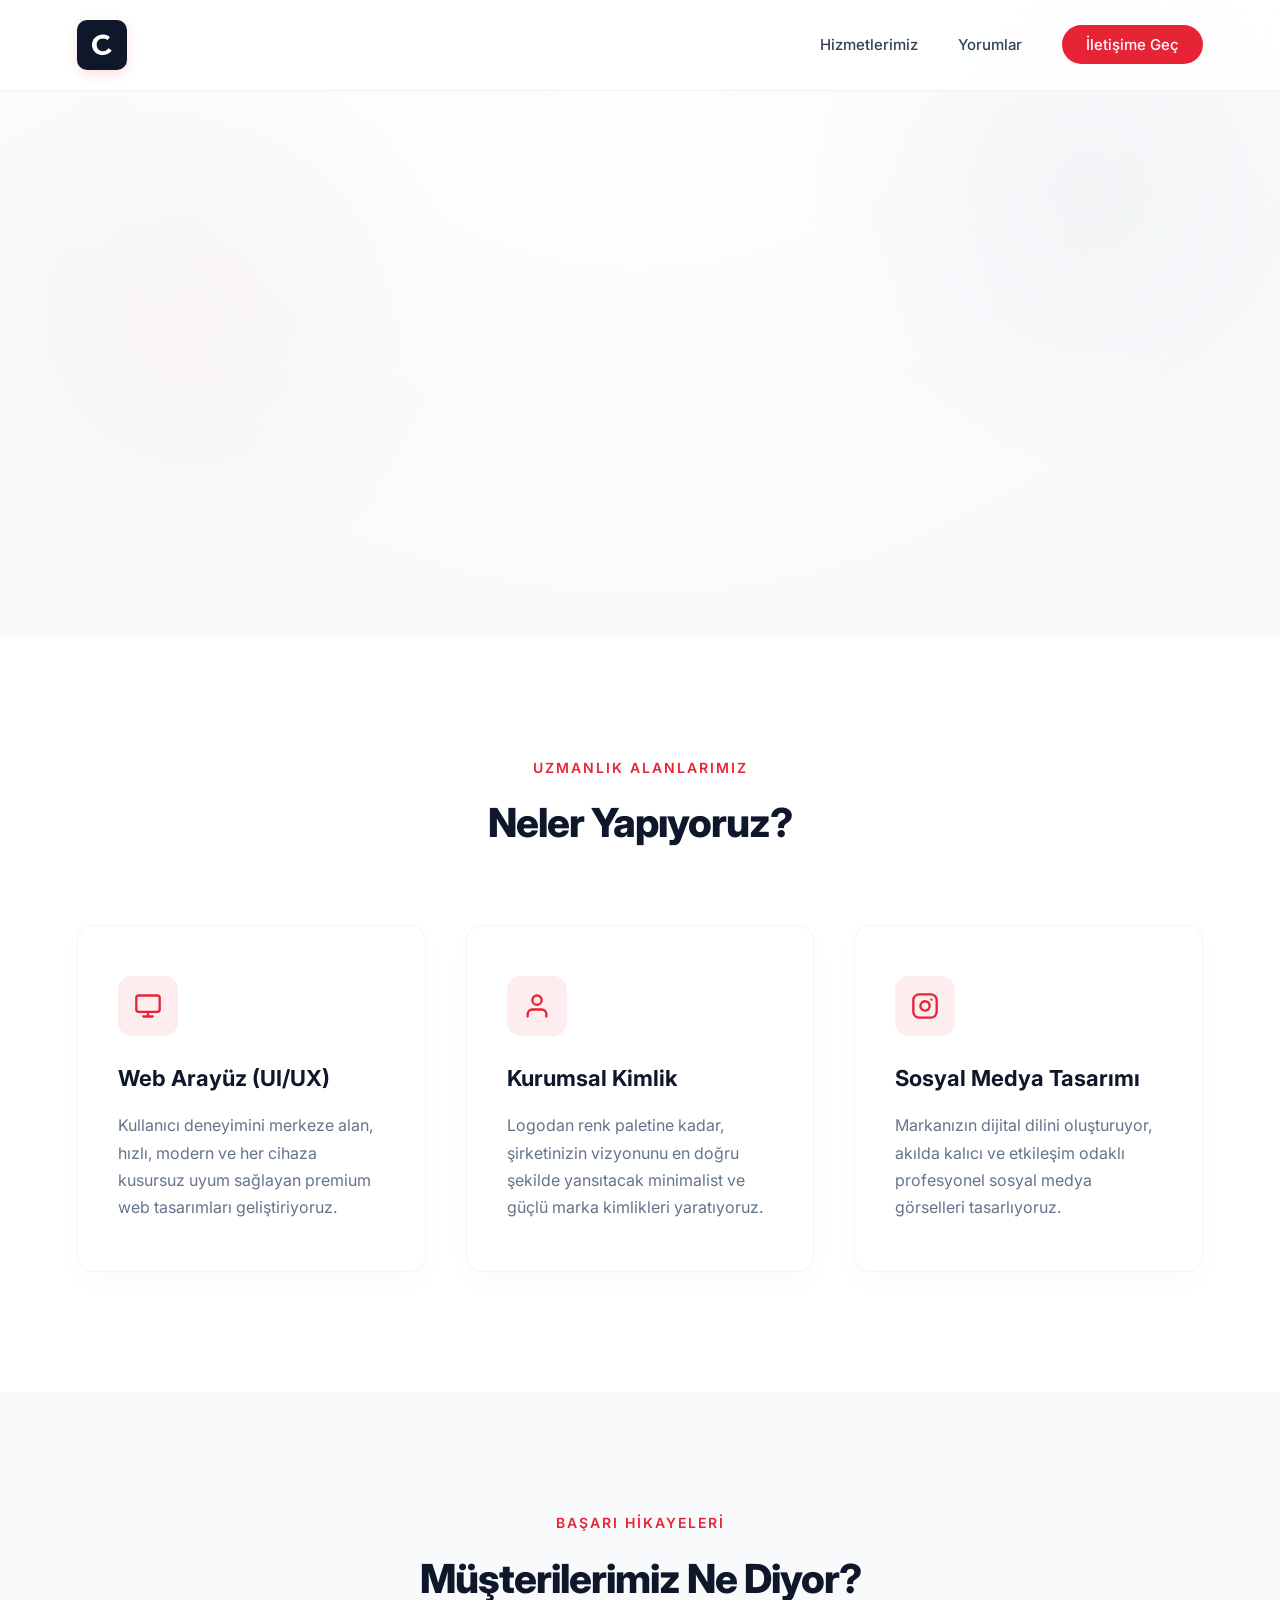
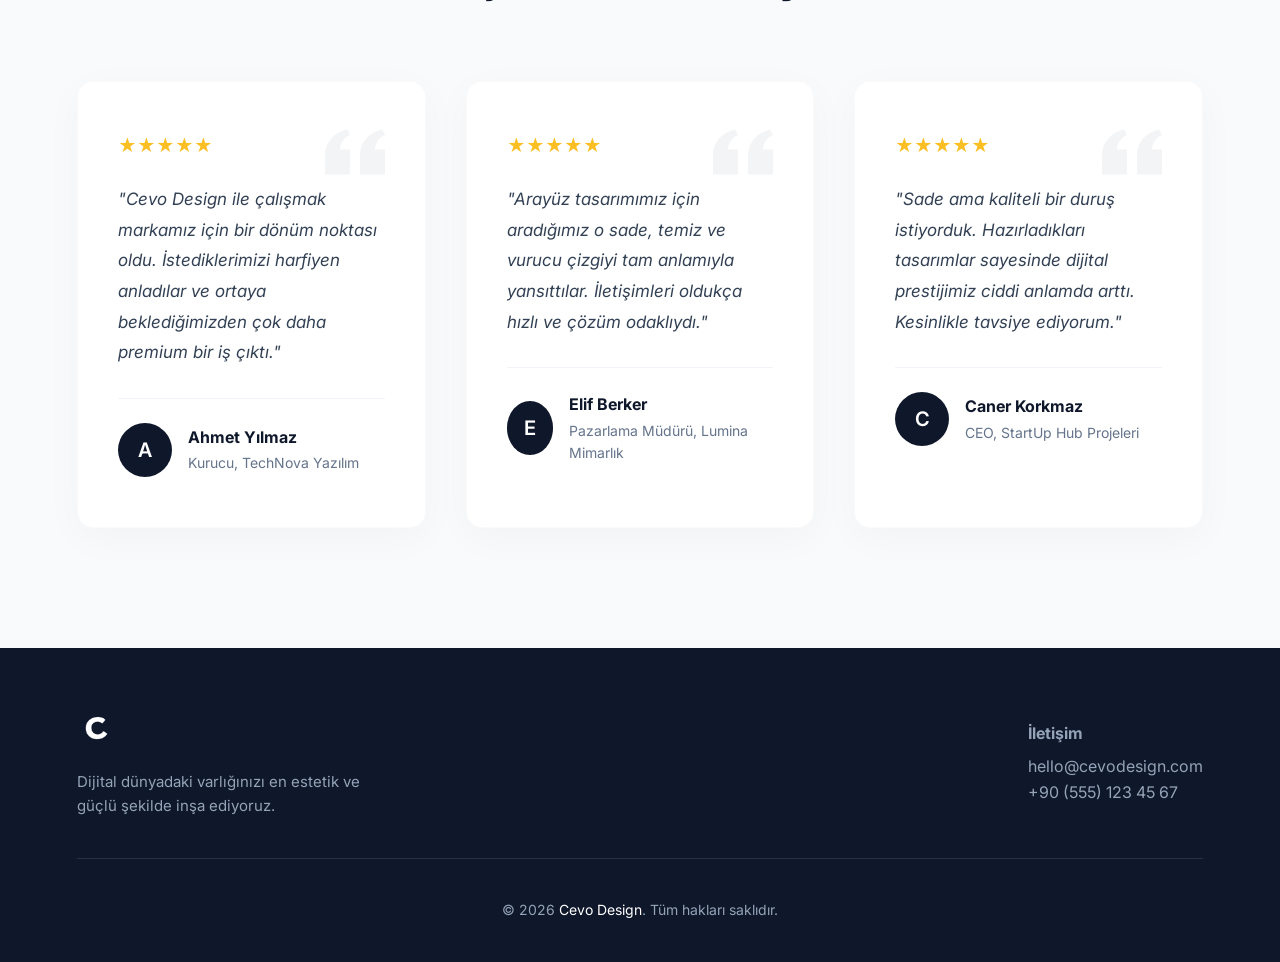
==== index.html @ 342a8d28 "Add files via upload" ====
<!DOCTYPE html>
<html lang="tr">
<head>
    <meta charset="UTF-8">
    <meta name="viewport" content="width=device-width, initial-scale=1.0">
    <title>Cevo Design | Profesyonel Dijital Çözümler</title>
    
    <!-- Kurumsal ve modern bir görünüm için Inter fontunu ekliyoruz -->
    <link rel="preconnect" href="https://fonts.googleapis.com">
    <link rel="preconnect" href="https://fonts.gstatic.com" crossorigin>
    <link href="https://fonts.googleapis.com/css2?family=Inter:wght@300;400;500;600;700;800&display=swap" rel="stylesheet">

    <style>
        /* Premium CSS Değişkenleri */
        :root {
            --primary-dark: #0f172a;    /* Koyu Lacivert/Siyah tonu */
            --primary-light: #1e293b;
            --text-main: #334155;
            --text-muted: #64748b;
            --bg-color: #ffffff;
            --section-bg: #f8fafc;
            --accent-color: #e62436;    /* Logodaki spesifik Kırmızı */
            --accent-hover: #cc1b2a;
            --border-radius: 16px;
            --transition: all 0.4s cubic-bezier(0.16, 1, 0.3, 1);
        }

        html {
            scroll-behavior: smooth;
        }

        * {
            margin: 0;
            padding: 0;
            box-sizing: border-box;
        }

        body {
            background-color: var(--bg-color);
            color: var(--text-main);
            font-family: 'Inter', sans-serif; /* Yeni premium font */
            line-height: 1.6;
            -webkit-font-smoothing: antialiased;
            -moz-osx-font-smoothing: grayscale;
        }

        /* Yüklenme Animasyonları */
        @keyframes fadeUp {
            from { opacity: 0; transform: translateY(30px); }
            to { opacity: 1; transform: translateY(0); }
        }

        .animate-fade-up {
            animation: fadeUp 1s var(--transition) forwards;
        }

        .delay-1 { animation-delay: 0.1s; }
        .delay-2 { animation-delay: 0.2s; }
        .delay-3 { animation-delay: 0.3s; }

        /* Üst Menü (Header) */
        header {
            display: flex;
            justify-content: space-between;
            align-items: center;
            padding: 20px 6%;
            background-color: rgba(255, 255, 255, 0.85);
            backdrop-filter: blur(12px);
            -webkit-backdrop-filter: blur(12px);
            position: fixed;
            width: 100%;
            top: 0;
            z-index: 1000;
            border-bottom: 1px solid rgba(0, 0, 0, 0.05);
            transition: var(--transition);
        }

        .logo-container {
            display: flex;
            align-items: center;
            text-decoration: none;
        }

        .logo-img {
            height: 50px; /* Logo biraz büyütüldü */
            width: auto;
            background-color: var(--primary-dark); /* Beyaz C harfi için koyu zemin */
            border-radius: 10px;
            padding: 6px;
            box-shadow: 0 4px 12px rgba(230, 36, 54, 0.15);
            transition: var(--transition);
        }

        .logo-container:hover .logo-img {
            transform: scale(1.05);
            box-shadow: 0 6px 16px rgba(230, 36, 54, 0.25);
        }

        nav ul {
            list-style: none;
            display: flex;
            gap: 40px;
            align-items: center;
        }

        nav ul li a {
            text-decoration: none;
            color: var(--text-main);
            font-size: 15px;
            font-weight: 500;
            transition: var(--transition);
            position: relative;
        }

        nav ul li a::after {
            content: '';
            position: absolute;
            width: 0;
            height: 2px;
            bottom: -4px;
            left: 0;
            background-color: var(--accent-color);
            transition: var(--transition);
        }

        nav ul li a:hover {
            color: var(--primary-dark);
        }

        nav ul li a:hover::after {
            width: 100%;
        }

        .nav-btn {
            background-color: var(--accent-color);
            color: #fff !important;
            padding: 10px 24px;
            border-radius: 30px;
        }

        .nav-btn::after { display: none; }
        .nav-btn:hover {
            background-color: var(--accent-hover);
            color: #fff !important;
            box-shadow: 0 4px 12px rgba(230, 36, 54, 0.2);
        }

        /* Hero (Ana Karşılama) */
        .hero {
            padding: 180px 6% 120px;
            text-align: center;
            background-color: var(--section-bg);
            background-image: radial-gradient(circle at 50% -20%, #ffffff 0%, transparent 80%);
            position: relative;
        }

        .hero::before {
            content: '';
            position: absolute;
            top: 0; left: 0; right: 0; bottom: 0;
            background-image: 
                radial-gradient(circle at 15% 50%, rgba(230, 36, 54, 0.03), transparent 25%),
                radial-gradient(circle at 85% 30%, rgba(15, 23, 42, 0.03), transparent 25%);
            z-index: 0;
        }

        .hero-content {
            position: relative;
            z-index: 1;
            max-width: 900px;
            margin: 0 auto;
        }

        .hero h1 {
            font-size: 64px;
            font-weight: 800;
            color: var(--primary-dark);
            margin-bottom: 24px;
            line-height: 1.15;
            letter-spacing: -1.5px;
            opacity: 0;
        }

        .hero h1 span {
            color: var(--accent-color);
            position: relative;
            display: inline-block;
        }

        .hero p {
            font-size: 20px;
            color: var(--text-muted);
            max-width: 600px;
            margin: 0 auto 40px;
            font-weight: 400;
            opacity: 0;
        }

        .btn {
            display: inline-flex;
            align-items: center;
            gap: 10px;
            padding: 18px 40px;
            background-color: var(--primary-dark);
            color: #fff;
            text-decoration: none;
            font-weight: 500;
            font-size: 16px;
            border-radius: 50px;
            transition: var(--transition);
            box-shadow: 0 10px 25px rgba(15, 23, 42, 0.15);
            opacity: 0;
        }

        .btn:hover {
            transform: translateY(-4px);
            box-shadow: 0 15px 35px rgba(15, 23, 42, 0.25);
            background-color: var(--accent-color);
        }

        /* Bölüm Başlıkları */
        .section-header {
            text-align: center;
            margin-bottom: 70px;
        }

        .section-header .subtitle {
            color: var(--accent-color);
            font-weight: 600;
            font-size: 14px;
            text-transform: uppercase;
            letter-spacing: 2px;
            margin-bottom: 12px;
            display: block;
        }

        .section-header h2 {
            font-size: 40px;
            color: var(--primary-dark);
            font-weight: 800;
            letter-spacing: -1px;
        }

        /* Hizmetler Bölümü */
        .services {
            padding: 120px 6%;
            background-color: var(--bg-color);
        }

        .services-grid {
            display: grid;
            grid-template-columns: repeat(auto-fit, minmax(320px, 1fr));
            gap: 40px;
            max-width: 1200px;
            margin: 0 auto;
        }

        .service-card {
            background: #fff;
            padding: 50px 40px;
            border-radius: var(--border-radius);
            border: 1px solid rgba(0,0,0,0.04);
            transition: var(--transition);
            box-shadow: 0 10px 30px rgba(0,0,0,0.02);
            display: flex;
            flex-direction: column;
            align-items: flex-start;
        }

        .service-icon {
            width: 60px;
            height: 60px;
            background-color: rgba(230, 36, 54, 0.08);
            border-radius: 14px;
            display: flex;
            align-items: center;
            justify-content: center;
            margin-bottom: 25px;
            color: var(--accent-color);
            transition: var(--transition);
        }

        .service-card:hover {
            transform: translateY(-10px);
            box-shadow: 0 20px 40px rgba(0,0,0,0.08);
            border-color: rgba(230, 36, 54, 0.1);
        }

        .service-card:hover .service-icon {
            background-color: var(--accent-color);
            color: #fff;
        }

        .service-card h3 {
            font-size: 22px;
            color: var(--primary-dark);
            margin-bottom: 16px;
            font-weight: 700;
        }

        .service-card p {
            color: var(--text-muted);
            font-size: 16px;
            line-height: 1.7;
        }

        /* Müşteri Yorumları */
        .testimonials {
            padding: 120px 6%;
            background-color: var(--section-bg);
        }

        .testimonials-grid {
            display: grid;
            grid-template-columns: repeat(auto-fit, minmax(320px, 1fr));
            gap: 40px;
            max-width: 1200px;
            margin: 0 auto;
        }

        .testimonial-card {
            background: #fff;
            padding: 50px 40px;
            border-radius: var(--border-radius);
            box-shadow: 0 10px 40px rgba(0,0,0,0.03);
            border: 1px solid rgba(0,0,0,0.02);
            position: relative;
        }

        .quote-icon {
            position: absolute;
            top: 40px;
            right: 40px;
            opacity: 0.05;
            width: 60px;
            height: 60px;
        }

        .stars {
            color: #fbbf24;
            font-size: 18px;
            margin-bottom: 24px;
            display: flex;
            gap: 4px;
        }

        .quote {
            font-size: 17px;
            font-style: italic;
            margin-bottom: 30px;
            color: var(--text-main);
            line-height: 1.8;
            position: relative;
            z-index: 1;
        }

        .client-info {
            display: flex;
            align-items: center;
            gap: 16px;
            border-top: 1px solid #f1f5f9;
            padding-top: 24px;
        }

        .client-avatar {
            width: 54px;
            height: 54px;
            background-color: var(--primary-dark);
            color: #fff;
            border-radius: 50%;
            display: flex;
            align-items: center;
            justify-content: center;
            font-weight: 600;
            font-size: 20px;
        }

        .client-details h4 {
            color: var(--primary-dark);
            font-size: 16px;
            font-weight: 700;
            margin-bottom: 2px;
        }

        .client-details p {
            font-size: 14px;
            color: var(--text-muted);
        }

        /* Footer */
        footer {
            background-color: var(--primary-dark);
            color: #94a3b8;
            padding: 60px 6% 40px;
        }

        .footer-content {
            max-width: 1200px;
            margin: 0 auto;
            display: flex;
            justify-content: space-between;
            align-items: center;
            border-bottom: 1px solid rgba(255,255,255,0.1);
            padding-bottom: 40px;
            margin-bottom: 40px;
        }

        .footer-brand .logo-img {
            background-color: transparent;
            box-shadow: none;
            padding: 0;
            margin-bottom: 15px;
        }

        .footer-text {
            font-size: 15px;
            max-width: 300px;
        }

        .footer-bottom {
            text-align: center;
            font-size: 14px;
        }

        .footer-bottom span {
            color: #fff;
        }

        @media (max-width: 768px) {
            header {
                padding: 15px 5%;
            }
            nav ul {
                display: none; /* Mobilde menüyü gizliyoruz, basitlik için */
            }
            .hero {
                padding: 150px 5% 80px;
            }
            .hero h1 {
                font-size: 42px;
            }
            .section-header h2 {
                font-size: 32px;
            }
            .footer-content {
                flex-direction: column;
                text-align: center;
                gap: 30px;
            }
            .footer-text {
                margin: 0 auto;
            }
        }
    </style>
</head>
<body>

    <!-- Üst Menü -->
    <header>
        <!-- Logo yazısı kaldırıldı, sadece görsel kaldı -->
        <a href="#" class="logo-container">
            <img src="Logo transparent_2.png" alt="Cevo Design Logo" class="logo-img" onerror="this.style.display='none'">
        </a>
        <nav>
            <ul>
                <li><a href="#hizmetler">Hizmetlerimiz</a></li>
                <li><a href="#referanslar">Yorumlar</a></li>
                <li><a href="#iletisim" class="nav-btn">İletişime Geç</a></li>
            </ul>
        </nav>
    </header>

    <!-- Ana Ekran -->
    <section class="hero">
        <div class="hero-content">
            <h1 class="animate-fade-up">Dijital Varlığınızı<br><span>Yeniden Tasarlıyoruz</span></h1>
            <p class="animate-fade-up delay-1">Estetik, minimalist ve amaca hizmet eden profesyonel tasarımlarla markanızı rakiplerinizin bir adım önüne taşıyoruz.</p>
            <a href="#iletisim" class="btn animate-fade-up delay-2">
                Projeye Başlayalım
                <!-- Modern bir ok ikonu -->
                <svg width="20" height="20" viewBox="0 0 24 24" fill="none" stroke="currentColor" stroke-width="2" stroke-linecap="round" stroke-linejoin="round"><line x1="5" y1="12" x2="19" y2="12"></line><polyline points="12 5 19 12 12 19"></polyline></svg>
            </a>
        </div>
    </section>

    <!-- Hizmetler -->
    <section id="hizmetler" class="services">
        <div class="section-header">
            <span class="subtitle">Uzmanlık Alanlarımız</span>
            <h2>Neler Yapıyoruz?</h2>
        </div>
        
        <div class="services-grid">
            <div class="service-card">
                <div class="service-icon">
                    <svg width="28" height="28" viewBox="0 0 24 24" fill="none" stroke="currentColor" stroke-width="2" stroke-linecap="round" stroke-linejoin="round"><rect x="2" y="3" width="20" height="14" rx="2" ry="2"></rect><line x1="8" y1="21" x2="16" y2="21"></line><line x1="12" y1="17" x2="12" y2="21"></line></svg>
                </div>
                <h3>Web Arayüz (UI/UX)</h3>
                <p>Kullanıcı deneyimini merkeze alan, hızlı, modern ve her cihaza kusursuz uyum sağlayan premium web tasarımları geliştiriyoruz.</p>
            </div>
            
            <div class="service-card">
                <div class="service-icon">
                    <svg width="28" height="28" viewBox="0 0 24 24" fill="none" stroke="currentColor" stroke-width="2" stroke-linecap="round" stroke-linejoin="round"><path d="M20 21v-2a4 4 0 0 0-4-4H8a4 4 0 0 0-4 4v2"></path><circle cx="12" cy="7" r="4"></circle></svg>
                </div>
                <h3>Kurumsal Kimlik</h3>
                <p>Logodan renk paletine kadar, şirketinizin vizyonunu en doğru şekilde yansıtacak minimalist ve güçlü marka kimlikleri yaratıyoruz.</p>
            </div>

            <div class="service-card">
                <div class="service-icon">
                    <svg width="28" height="28" viewBox="0 0 24 24" fill="none" stroke="currentColor" stroke-width="2" stroke-linecap="round" stroke-linejoin="round"><rect x="2" y="2" width="20" height="20" rx="5" ry="5"></rect><path d="M16 11.37A4 4 0 1 1 12.63 8 4 4 0 0 1 16 11.37z"></path><line x1="17.5" y1="6.5" x2="17.51" y2="6.5"></line></svg>
                </div>
                <h3>Sosyal Medya Tasarımı</h3>
                <p>Markanızın dijital dilini oluşturuyor, akılda kalıcı ve etkileşim odaklı profesyonel sosyal medya görselleri tasarlıyoruz.</p>
            </div>
        </div>
    </section>

    <!-- Müşteri Yorumları -->
    <section id="referanslar" class="testimonials">
        <div class="section-header">
            <span class="subtitle">Başarı Hikayeleri</span>
            <h2>Müşterilerimiz Ne Diyor?</h2>
        </div>

        <div class="testimonials-grid">
            <!-- Yorum 1 -->
            <div class="testimonial-card">
                <svg class="quote-icon" viewBox="0 0 24 24" fill="currentColor"><path d="M14.017 21v-7.391c0-5.704 3.731-9.57 8.983-10.609l.995 2.151c-2.432.917-3.995 3.638-3.995 5.849h4v10h-9.983zm-14.017 0v-7.391c0-5.704 3.748-9.57 9-10.609l.996 2.151c-2.433.917-3.996 3.638-3.996 5.849h3.983v10h-9.983z"/></svg>
                <div class="stars">★★★★★</div>
                <p class="quote">"Cevo Design ile çalışmak markamız için bir dönüm noktası oldu. İstediklerimizi harfiyen anladılar ve ortaya beklediğimizden çok daha premium bir iş çıktı."</p>
                <div class="client-info">
                    <div class="client-avatar">A</div>
                    <div class="client-details">
                        <h4>Ahmet Yılmaz</h4>
                        <p>Kurucu, TechNova Yazılım</p>
                    </div>
                </div>
            </div>

            <!-- Yorum 2 -->
            <div class="testimonial-card">
                <svg class="quote-icon" viewBox="0 0 24 24" fill="currentColor"><path d="M14.017 21v-7.391c0-5.704 3.731-9.57 8.983-10.609l.995 2.151c-2.432.917-3.995 3.638-3.995 5.849h4v10h-9.983zm-14.017 0v-7.391c0-5.704 3.748-9.57 9-10.609l.996 2.151c-2.433.917-3.996 3.638-3.996 5.849h3.983v10h-9.983z"/></svg>
                <div class="stars">★★★★★</div>
                <p class="quote">"Arayüz tasarımımız için aradığımız o sade, temiz ve vurucu çizgiyi tam anlamıyla yansıttılar. İletişimleri oldukça hızlı ve çözüm odaklıydı."</p>
                <div class="client-info">
                    <div class="client-avatar">E</div>
                    <div class="client-details">
                        <h4>Elif Berker</h4>
                        <p>Pazarlama Müdürü, Lumina Mimarlık</p>
                    </div>
                </div>
            </div>

            <!-- Yorum 3 -->
            <div class="testimonial-card">
                <svg class="quote-icon" viewBox="0 0 24 24" fill="currentColor"><path d="M14.017 21v-7.391c0-5.704 3.731-9.57 8.983-10.609l.995 2.151c-2.432.917-3.995 3.638-3.995 5.849h4v10h-9.983zm-14.017 0v-7.391c0-5.704 3.748-9.57 9-10.609l.996 2.151c-2.433.917-3.996 3.638-3.996 5.849h3.983v10h-9.983z"/></svg>
                <div class="stars">★★★★★</div>
                <p class="quote">"Sade ama kaliteli bir duruş istiyorduk. Hazırladıkları tasarımlar sayesinde dijital prestijimiz ciddi anlamda arttı. Kesinlikle tavsiye ediyorum."</p>
                <div class="client-info">
                    <div class="client-avatar">C</div>
                    <div class="client-details">
                        <h4>Caner Korkmaz</h4>
                        <p>CEO, StartUp Hub Projeleri</p>
                    </div>
                </div>
            </div>
        </div>
    </section>

    <!-- Footer -->
    <footer id="iletisim">
        <div class="footer-content">
            <div class="footer-brand">
                <img src="Logo transparent_2.png" alt="Cevo Design Logo" class="logo-img" style="height: 40px; filter: brightness(0) invert(1);" onerror="this.style.display='none'">
                <p class="footer-text">Dijital dünyadaki varlığınızı en estetik ve güçlü şekilde inşa ediyoruz.</p>
            </div>
            <div class="footer-contact">
                <p style="margin-bottom: 8px;"><strong>İletişim</strong></p>
                <p>hello@cevodesign.com</p>
                <p>+90 (555) 123 45 67</p>
            </div>
        </div>
        <div class="footer-bottom">
            <p>&copy; 2026 <span>Cevo Design</span>. Tüm hakları saklıdır.</p>
        </div>
    </footer>

</body>
</html>
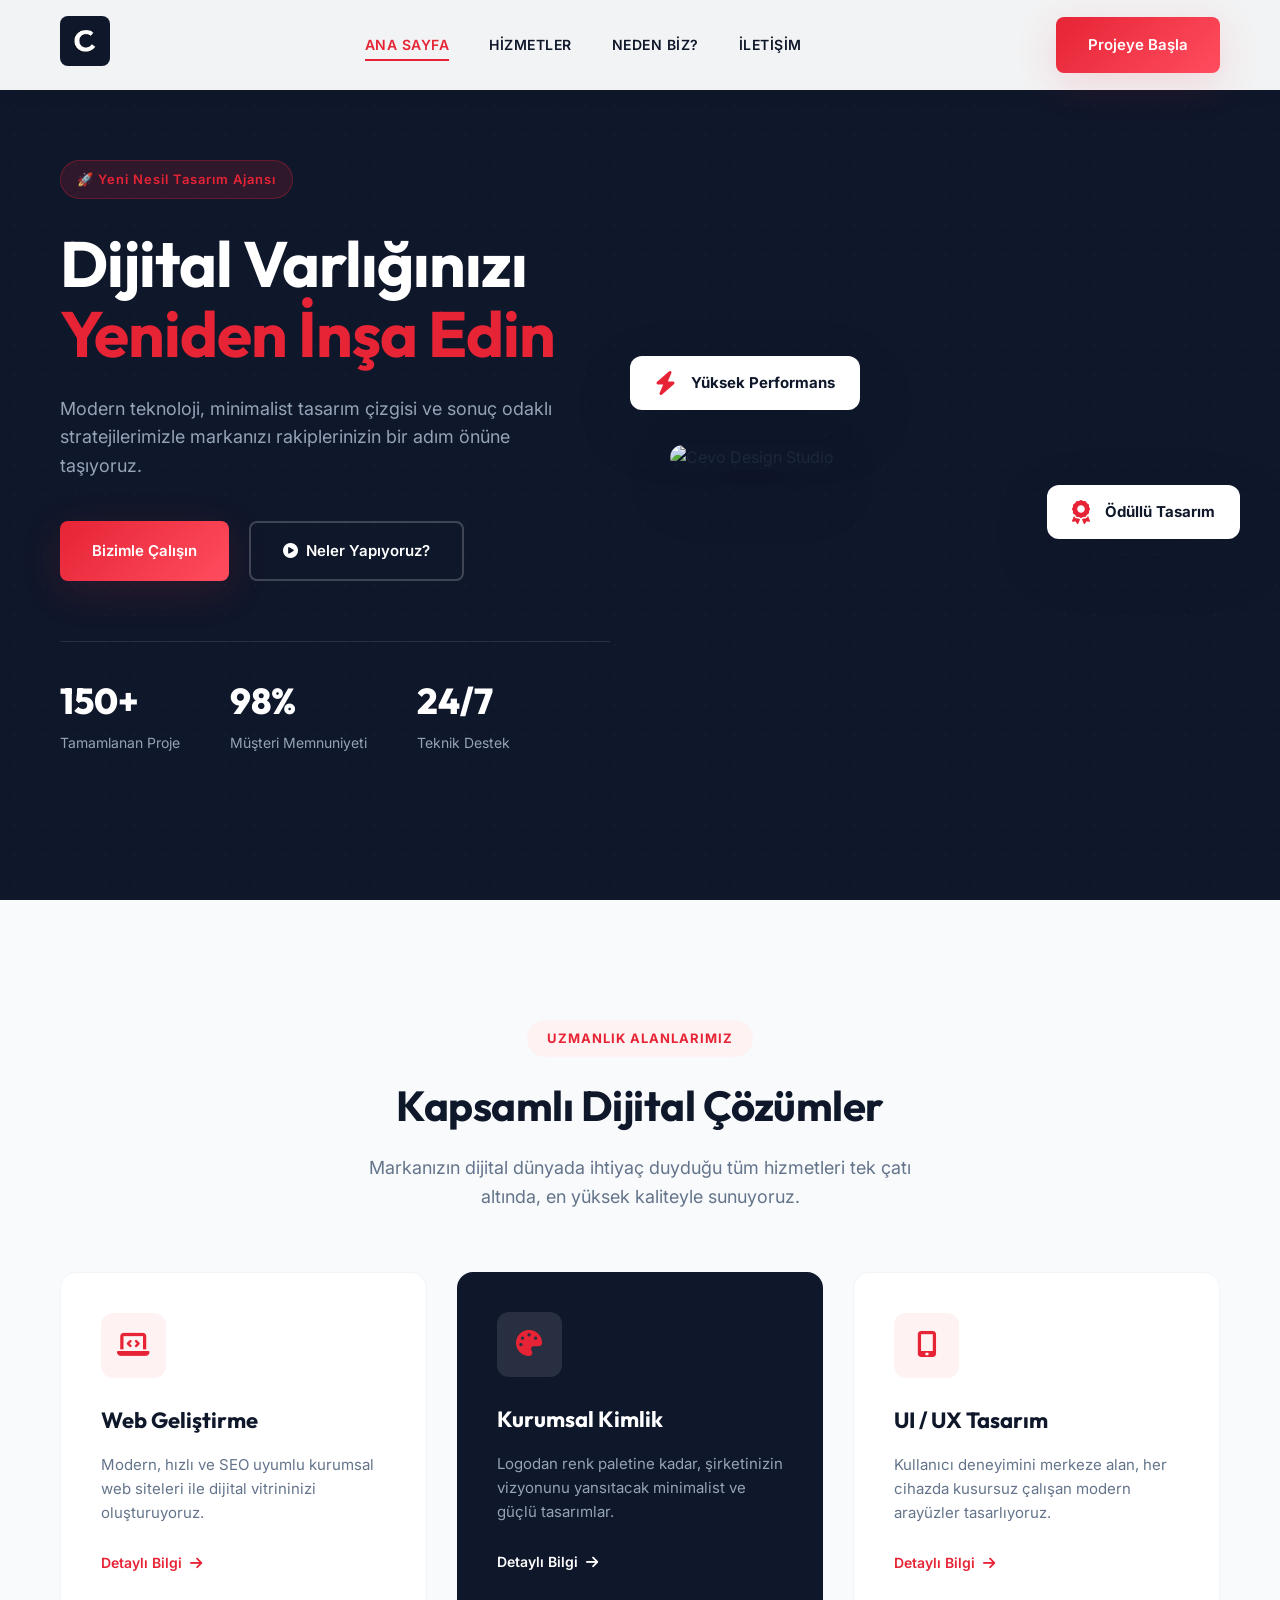
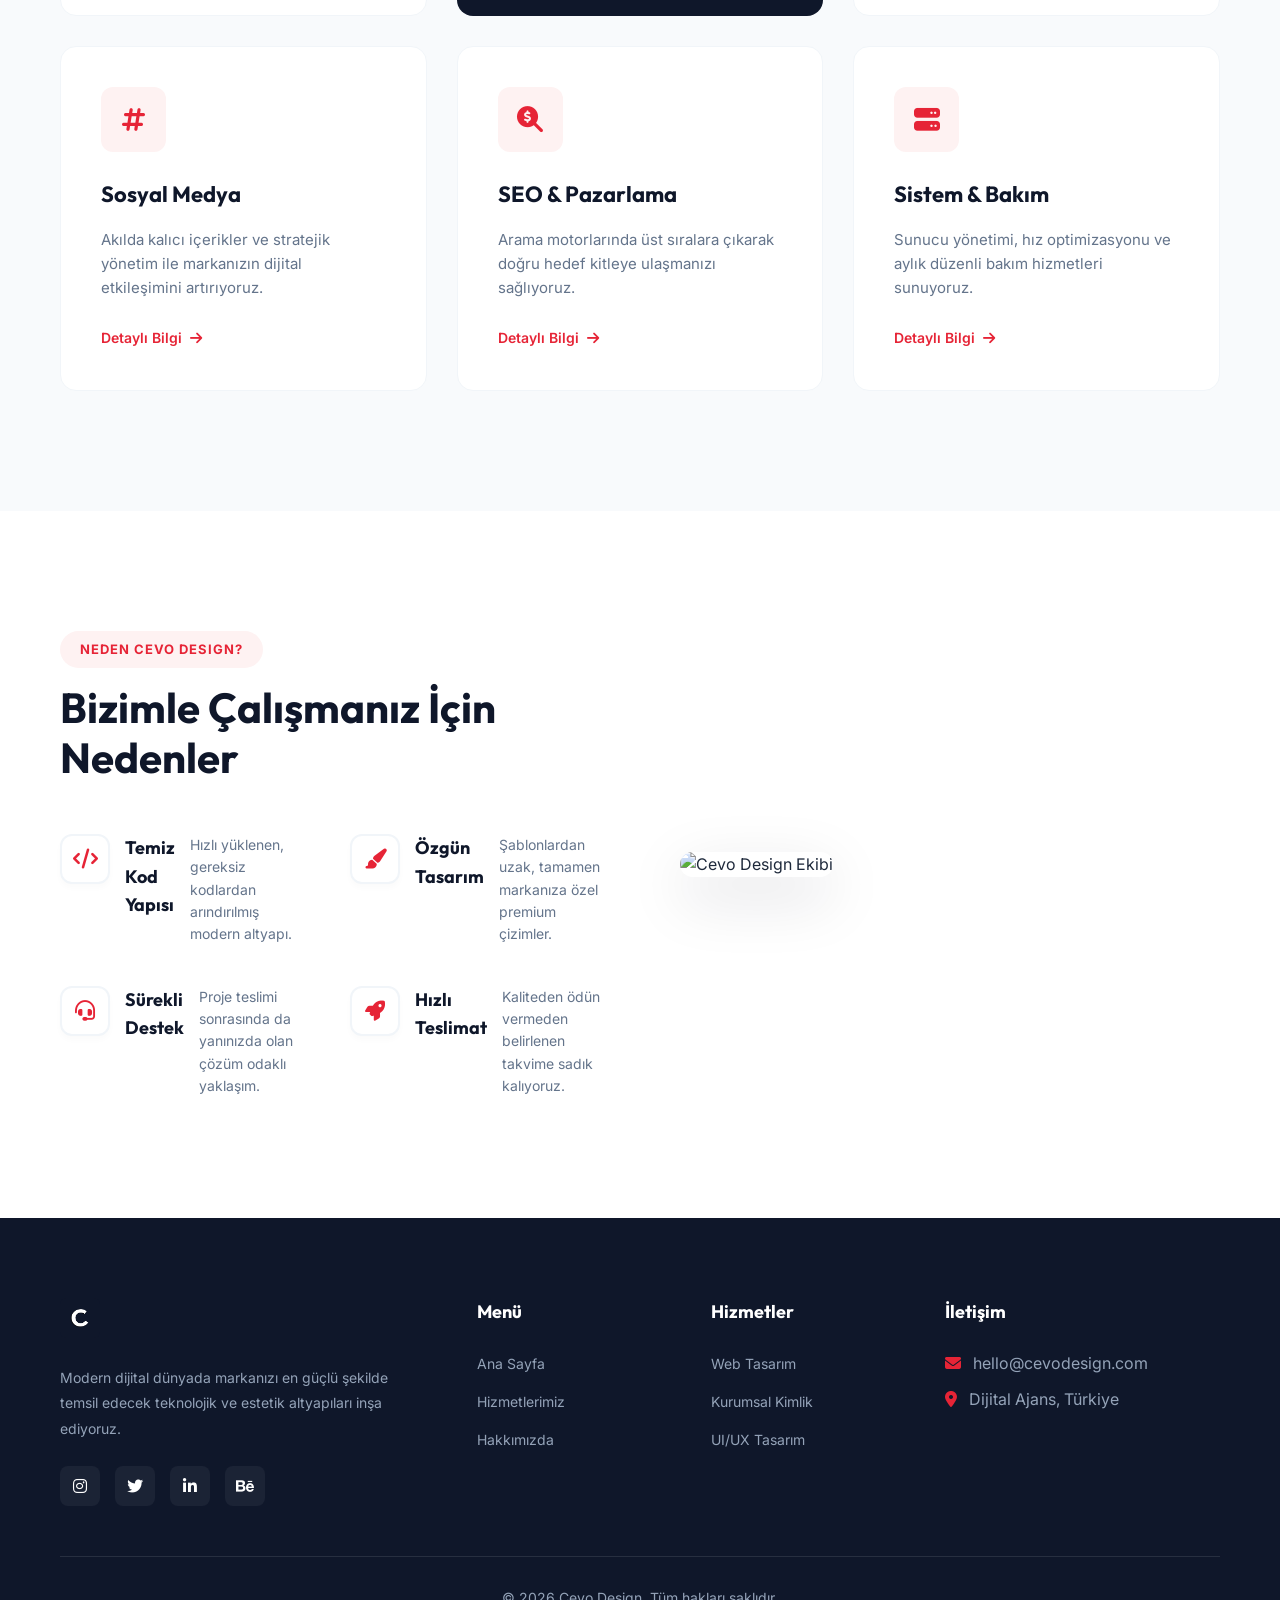
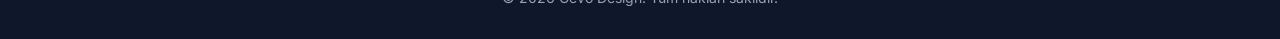
==== commit f4817614: "Update index.html" ====
--- a/index.html
+++ b/index.html
@@ -3,589 +3,938 @@
 <head>
     <meta charset="UTF-8">
     <meta name="viewport" content="width=device-width, initial-scale=1.0">
-    <title>Cevo Design | Profesyonel Dijital Çözümler</title>
+    <title>Cevo Design | Üst Düzey Dijital Ajans</title>
+    <!-- Google Fonts: Teknoloji ve Tasarım Ajanslarına Uygun Modern Fontlar -->
+    <link href="https://fonts.googleapis.com/css2?family=Inter:wght@300;400;500;600;700&family=Outfit:wght@600;700;800&display=swap" rel="stylesheet">
+    <!-- FontAwesome İkonları -->
+    <link rel="stylesheet" href="https://cdnjs.cloudflare.com/ajax/libs/font-awesome/6.4.0/css/all.min.css">
     
-    <!-- Kurumsal ve modern bir görünüm için Inter fontunu ekliyoruz -->
-    <link rel="preconnect" href="https://fonts.googleapis.com">
-    <link rel="preconnect" href="https://fonts.gstatic.com" crossorigin>
-    <link href="https://fonts.googleapis.com/css2?family=Inter:wght@300;400;500;600;700;800&display=swap" rel="stylesheet">
-
     <style>
-        /* Premium CSS Değişkenleri */
-        :root {
-            --primary-dark: #0f172a;    /* Koyu Lacivert/Siyah tonu */
-            --primary-light: #1e293b;
-            --text-main: #334155;
-            --text-muted: #64748b;
-            --bg-color: #ffffff;
-            --section-bg: #f8fafc;
-            --accent-color: #e62436;    /* Logodaki spesifik Kırmızı */
-            --accent-hover: #cc1b2a;
-            --border-radius: 16px;
-            --transition: all 0.4s cubic-bezier(0.16, 1, 0.3, 1);
-        }
-
-        html {
-            scroll-behavior: smooth;
-        }
-
+        /* ==================== RESET & BASE ==================== */
         * {
             margin: 0;
             padding: 0;
             box-sizing: border-box;
         }
 
+        :root {
+            /* Cevo Design Kırmızı / Koyu Tema */
+            --primary: #e62436; 
+            --primary-dark: #c81c2b;
+            --primary-light: #fef2f2;
+            --secondary: #0f172a; /* Çok koyu lacivert/siyah */
+            --accent: #f59e0b;
+            --dark: #1e293b;
+            --gray: #64748b;
+            --light-gray: #f8fafc;
+            --white: #ffffff;
+            --gradient: linear-gradient(135deg, var(--primary) 0%, #ff4d5e 100%);
+            --shadow: 0 10px 40px rgba(230, 36, 54, 0.15);
+            --shadow-lg: 0 20px 60px rgba(15, 23, 42, 0.15);
+        }
+
+        html {
+            scroll-behavior: smooth;
+        }
+
         body {
-            background-color: var(--bg-color);
-            color: var(--text-main);
-            font-family: 'Inter', sans-serif; /* Yeni premium font */
+            font-family: 'Inter', sans-serif;
+            color: var(--dark);
             line-height: 1.6;
-            -webkit-font-smoothing: antialiased;
-            -moz-osx-font-smoothing: grayscale;
-        }
-
-        /* Yüklenme Animasyonları */
-        @keyframes fadeUp {
-            from { opacity: 0; transform: translateY(30px); }
-            to { opacity: 1; transform: translateY(0); }
-        }
-
-        .animate-fade-up {
-            animation: fadeUp 1s var(--transition) forwards;
-        }
-
-        .delay-1 { animation-delay: 0.1s; }
-        .delay-2 { animation-delay: 0.2s; }
-        .delay-3 { animation-delay: 0.3s; }
-
-        /* Üst Menü (Header) */
-        header {
-            display: flex;
+            overflow-x: hidden;
+            background-color: var(--white);
+        }
+
+        a {
+            text-decoration: none;
+            color: inherit;
+        }
+
+        ul {
+            list-style: none;
+        }
+
+        img {
+            max-width: 100%;
+            height: auto;
+        }
+
+        .container {
+            max-width: 1200px;
+            margin: 0 auto;
+            padding: 0 20px;
+        }
+
+        /* ==================== BUTTONS ==================== */
+        .btn-primary {
+            display: inline-flex;
+            align-items: center;
+            gap: 8px;
+            padding: 16px 32px;
+            background: var(--gradient);
+            color: var(--white);
+            border-radius: 8px;
+            font-weight: 600;
+            font-size: 15px;
+            transition: all 0.3s ease;
+            border: none;
+            cursor: pointer;
+            box-shadow: var(--shadow);
+        }
+
+        .btn-primary:hover {
+            transform: translateY(-3px);
+            box-shadow: 0 15px 30px rgba(230, 36, 54, 0.3);
+        }
+
+        .btn-secondary {
+            display: inline-flex;
+            align-items: center;
+            gap: 8px;
+            padding: 16px 32px;
+            background: transparent;
+            color: var(--white);
+            border-radius: 8px;
+            font-weight: 600;
+            font-size: 15px;
+            transition: all 0.3s ease;
+            border: 2px solid rgba(255,255,255,0.2);
+        }
+
+        .btn-secondary:hover {
+            background: rgba(255,255,255,0.1);
+            border-color: var(--white);
+        }
+
+        /* ==================== NAVBAR ==================== */
+        .navbar {
+            position: fixed;
+            top: 0;
+            left: 0;
+            right: 0;
+            z-index: 1000;
+            background: rgba(255, 255, 255, 0.95);
+            backdrop-filter: blur(10px);
+            box-shadow: 0 2px 20px rgba(0,0,0,0.05);
+            transition: all 0.3s ease;
+        }
+
+        .navbar .container {
+            display: flex;
+            align-items: center;
             justify-content: space-between;
-            align-items: center;
-            padding: 20px 6%;
-            background-color: rgba(255, 255, 255, 0.85);
-            backdrop-filter: blur(12px);
-            -webkit-backdrop-filter: blur(12px);
-            position: fixed;
-            width: 100%;
-            top: 0;
-            z-index: 1000;
-            border-bottom: 1px solid rgba(0, 0, 0, 0.05);
-            transition: var(--transition);
-        }
-
-        .logo-container {
-            display: flex;
-            align-items: center;
-            text-decoration: none;
-        }
-
+            height: 90px;
+            transition: height 0.3s ease;
+        }
+
+        .navbar.scrolled .container {
+            height: 70px;
+        }
+
+        /* Sadece İkonik Logo Tasarımı */
         .logo-img {
-            height: 50px; /* Logo biraz büyütüldü */
+            height: 50px; /* Logonun boyutunu buradan ayarlayabilirsiniz */
             width: auto;
-            background-color: var(--primary-dark); /* Beyaz C harfi için koyu zemin */
-            border-radius: 10px;
-            padding: 6px;
-            box-shadow: 0 4px 12px rgba(230, 36, 54, 0.15);
-            transition: var(--transition);
-        }
-
-        .logo-container:hover .logo-img {
+            background-color: var(--secondary);
+            padding: 5px;
+            border-radius: 8px;
+            transition: transform 0.3s ease;
+        }
+
+        .logo-img:hover {
             transform: scale(1.05);
-            box-shadow: 0 6px 16px rgba(230, 36, 54, 0.25);
-        }
-
-        nav ul {
-            list-style: none;
-            display: flex;
+        }
+
+        .nav-links {
+            display: flex;
+            align-items: center;
             gap: 40px;
-            align-items: center;
-        }
-
-        nav ul li a {
-            text-decoration: none;
-            color: var(--text-main);
-            font-size: 15px;
-            font-weight: 500;
-            transition: var(--transition);
+        }
+
+        .nav-links a {
+            font-weight: 600;
+            font-size: 14px;
+            text-transform: uppercase;
+            letter-spacing: 0.5px;
+            color: var(--secondary);
             position: relative;
-        }
-
-        nav ul li a::after {
+            transition: color 0.3s ease;
+        }
+
+        .nav-links a:hover,
+        .nav-links a.active {
+            color: var(--primary);
+        }
+
+        .nav-links a::after {
             content: '';
             position: absolute;
+            bottom: -8px;
+            left: 0;
             width: 0;
             height: 2px;
-            bottom: -4px;
+            background: var(--primary);
+            transition: width 0.3s ease;
+        }
+
+        .nav-links a:hover::after,
+        .nav-links a.active::after {
+            width: 100%;
+        }
+
+        .mobile-menu-btn {
+            display: none;
+            background: none;
+            border: none;
+            font-size: 24px;
+            color: var(--secondary);
+            cursor: pointer;
+        }
+
+        .mobile-menu {
+            display: none;
+            position: fixed;
+            top: 70px;
             left: 0;
-            background-color: var(--accent-color);
-            transition: var(--transition);
-        }
-
-        nav ul li a:hover {
-            color: var(--primary-dark);
-        }
-
-        nav ul li a:hover::after {
-            width: 100%;
-        }
-
-        .nav-btn {
-            background-color: var(--accent-color);
-            color: #fff !important;
-            padding: 10px 24px;
-            border-radius: 30px;
-        }
-
-        .nav-btn::after { display: none; }
-        .nav-btn:hover {
-            background-color: var(--accent-hover);
-            color: #fff !important;
-            box-shadow: 0 4px 12px rgba(230, 36, 54, 0.2);
-        }
-
-        /* Hero (Ana Karşılama) */
+            right: 0;
+            background: var(--white);
+            padding: 20px;
+            box-shadow: 0 10px 30px rgba(0,0,0,0.1);
+            z-index: 999;
+        }
+
+        .mobile-menu.active {
+            display: block;
+        }
+
+        .mobile-menu ul {
+            display: flex;
+            flex-direction: column;
+            gap: 15px;
+        }
+
+        .mobile-menu a {
+            display: block;
+            padding: 12px 0;
+            font-weight: 600;
+            color: var(--secondary);
+            border-bottom: 1px solid var(--light-gray);
+        }
+
+        /* ==================== HERO SECTION ==================== */
         .hero {
-            padding: 180px 6% 120px;
-            text-align: center;
-            background-color: var(--section-bg);
-            background-image: radial-gradient(circle at 50% -20%, #ffffff 0%, transparent 80%);
+            min-height: 100vh;
+            background: var(--secondary);
+            padding: 160px 0 80px;
             position: relative;
-        }
-
+            overflow: hidden;
+        }
+
+        /* Teknoloji hissiyatı veren arkaplan deseni */
         .hero::before {
             content: '';
             position: absolute;
             top: 0; left: 0; right: 0; bottom: 0;
-            background-image: 
-                radial-gradient(circle at 15% 50%, rgba(230, 36, 54, 0.03), transparent 25%),
-                radial-gradient(circle at 85% 30%, rgba(15, 23, 42, 0.03), transparent 25%);
-            z-index: 0;
-        }
-
-        .hero-content {
+            background-image: radial-gradient(rgba(255, 255, 255, 0.1) 1px, transparent 1px);
+            background-size: 30px 30px;
+            opacity: 0.2;
+        }
+
+        .hero .container {
+            display: grid;
+            grid-template-columns: 1fr 1fr;
+            gap: 60px;
+            align-items: center;
             position: relative;
-            z-index: 1;
-            max-width: 900px;
-            margin: 0 auto;
-        }
-
-        .hero h1 {
+            z-index: 2;
+        }
+
+        .badge {
+            display: inline-block;
+            padding: 8px 16px;
+            background: rgba(230, 36, 54, 0.15);
+            color: var(--primary);
+            border: 1px solid rgba(230, 36, 54, 0.3);
+            border-radius: 50px;
+            font-size: 13px;
+            font-weight: 600;
+            letter-spacing: 1px;
+            margin-bottom: 30px;
+        }
+
+        .hero-content h1 {
+            font-family: 'Outfit', sans-serif;
             font-size: 64px;
+            line-height: 1.1;
+            color: var(--white);
+            margin-bottom: 25px;
+            letter-spacing: -1px;
+        }
+
+        .gradient-text {
+            color: var(--primary);
+        }
+
+        .hero-content p {
+            font-size: 18px;
+            color: #94a3b8;
+            margin-bottom: 40px;
+            max-width: 500px;
+        }
+
+        .hero-buttons {
+            display: flex;
+            gap: 20px;
+            margin-bottom: 60px;
+        }
+
+        .hero-stats {
+            display: flex;
+            gap: 50px;
+            border-top: 1px solid rgba(255,255,255,0.1);
+            padding-top: 30px;
+        }
+
+        .stat-number {
+            display: block;
+            font-size: 36px;
             font-weight: 800;
-            color: var(--primary-dark);
-            margin-bottom: 24px;
-            line-height: 1.15;
-            letter-spacing: -1.5px;
-            opacity: 0;
-        }
-
-        .hero h1 span {
-            color: var(--accent-color);
+            color: var(--white);
+            font-family: 'Outfit', sans-serif;
+        }
+
+        .stat-label {
+            font-size: 14px;
+            color: #94a3b8;
+        }
+
+        .hero-image {
             position: relative;
-            display: inline-block;
-        }
-
-        .hero p {
-            font-size: 20px;
-            color: var(--text-muted);
-            max-width: 600px;
-            margin: 0 auto 40px;
-            font-weight: 400;
-            opacity: 0;
-        }
-
-        .btn {
-            display: inline-flex;
-            align-items: center;
-            gap: 10px;
-            padding: 18px 40px;
-            background-color: var(--primary-dark);
-            color: #fff;
-            text-decoration: none;
-            font-weight: 500;
-            font-size: 16px;
-            border-radius: 50px;
-            transition: var(--transition);
-            box-shadow: 0 10px 25px rgba(15, 23, 42, 0.15);
-            opacity: 0;
-        }
-
-        .btn:hover {
-            transform: translateY(-4px);
-            box-shadow: 0 15px 35px rgba(15, 23, 42, 0.25);
-            background-color: var(--accent-color);
-        }
-
-        /* Bölüm Başlıkları */
+        }
+
+        .hero-image img {
+            border-radius: 16px;
+            box-shadow: var(--shadow-lg);
+        }
+
+        .floating-card {
+            position: absolute;
+            background: var(--white);
+            padding: 15px 25px;
+            border-radius: 12px;
+            display: flex;
+            align-items: center;
+            gap: 15px;
+            box-shadow: var(--shadow-lg);
+            animation: float 4s ease-in-out infinite;
+        }
+
+        .floating-card i {
+            font-size: 24px;
+            color: var(--primary);
+        }
+
+        .floating-card span {
+            font-weight: 700;
+            font-size: 15px;
+            color: var(--secondary);
+        }
+
+        .card-1 {
+            top: 40px;
+            right: -20px;
+        }
+
+        .card-2 {
+            bottom: 60px;
+            left: -40px;
+            animation-delay: 2s;
+        }
+
+        @keyframes float {
+            0%, 100% { transform: translateY(0); }
+            50% { transform: translateY(-15px); }
+        }
+
+        /* ==================== SECTION STYLES ==================== */
         .section-header {
             text-align: center;
-            margin-bottom: 70px;
-        }
-
-        .section-header .subtitle {
-            color: var(--accent-color);
+            margin-bottom: 60px;
+        }
+
+        .section-badge {
+            display: inline-block;
+            padding: 8px 20px;
+            background: var(--primary-light);
+            color: var(--primary);
+            border-radius: 50px;
+            font-size: 13px;
+            font-weight: 700;
+            letter-spacing: 1px;
+            margin-bottom: 15px;
+        }
+
+        .section-header h2 {
+            font-family: 'Outfit', sans-serif;
+            font-size: 42px;
+            color: var(--secondary);
+            margin-bottom: 15px;
+            letter-spacing: -0.5px;
+        }
+
+        .section-header p {
+            font-size: 18px;
+            color: var(--gray);
+            max-width: 600px;
+            margin: 0 auto;
+        }
+
+        /* ==================== SERVICES ==================== */
+        .services-preview {
+            padding: 120px 0;
+            background: var(--light-gray);
+        }
+
+        .services-grid {
+            display: grid;
+            grid-template-columns: repeat(3, 1fr);
+            gap: 30px;
+        }
+
+        .service-card {
+            background: var(--white);
+            padding: 40px;
+            border-radius: 16px;
+            transition: all 0.4s ease;
+            position: relative;
+            overflow: hidden;
+            border: 1px solid #f1f5f9;
+        }
+
+        .service-card::before {
+            content: '';
+            position: absolute;
+            top: 0; left: 0;
+            width: 100%; height: 3px;
+            background: var(--gradient);
+            transform: scaleX(0);
+            transform-origin: left;
+            transition: transform 0.4s ease;
+        }
+
+        .service-card:hover {
+            transform: translateY(-10px);
+            box-shadow: 0 20px 40px rgba(0,0,0,0.06);
+        }
+
+        .service-card:hover::before {
+            transform: scaleX(1);
+        }
+
+        .service-card.featured {
+            background: var(--secondary);
+            color: var(--white);
+            border: none;
+        }
+
+        .service-card.featured h3 {
+            color: var(--white);
+        }
+
+        .service-card.featured p {
+            color: #94a3b8;
+        }
+
+        .service-icon {
+            width: 65px;
+            height: 65px;
+            background: var(--primary-light);
+            border-radius: 12px;
+            display: flex;
+            align-items: center;
+            justify-content: center;
+            margin-bottom: 25px;
+        }
+
+        .service-card.featured .service-icon {
+            background: rgba(255,255,255,0.1);
+        }
+
+        .service-icon i {
+            font-size: 26px;
+            color: var(--primary);
+        }
+
+        .service-card h3 {
+            font-family: 'Outfit', sans-serif;
+            font-size: 22px;
+            margin-bottom: 15px;
+            color: var(--secondary);
+        }
+
+        .service-card p {
+            font-size: 15px;
+            color: var(--gray);
+            margin-bottom: 25px;
+        }
+
+        .learn-more {
+            display: inline-flex;
+            align-items: center;
+            gap: 8px;
+            color: var(--primary);
             font-weight: 600;
             font-size: 14px;
-            text-transform: uppercase;
-            letter-spacing: 2px;
+            transition: gap 0.3s ease;
+        }
+
+        .learn-more:hover {
+            gap: 12px;
+        }
+
+        /* ==================== WHY US ==================== */
+        .why-us {
+            padding: 120px 0;
+            background: var(--white);
+        }
+
+        .why-us .container {
+            display: grid;
+            grid-template-columns: 1fr 1fr;
+            gap: 80px;
+            align-items: center;
+        }
+
+        .why-us-content h2 {
+            font-family: 'Outfit', sans-serif;
+            font-size: 42px;
+            color: var(--secondary);
+            margin-bottom: 50px;
+            line-height: 1.2;
+        }
+
+        .features-grid {
+            display: grid;
+            grid-template-columns: repeat(2, 1fr);
+            gap: 40px;
+        }
+
+        .feature {
+            display: flex;
+            gap: 15px;
+        }
+
+        .feature-icon {
+            width: 50px;
+            height: 50px;
+            min-width: 50px;
+            background: var(--white);
+            border: 2px solid #f1f5f9;
+            border-radius: 12px;
+            display: flex;
+            align-items: center;
+            justify-content: center;
+            box-shadow: 0 4px 6px rgba(0,0,0,0.02);
+        }
+
+        .feature-icon i {
+            font-size: 20px;
+            color: var(--primary);
+        }
+
+        .feature h4 {
+            font-family: 'Outfit', sans-serif;
+            font-size: 18px;
+            color: var(--secondary);
+            margin-bottom: 5px;
+        }
+
+        .feature p {
+            font-size: 14px;
+            color: var(--gray);
+        }
+
+        .why-us-image img {
+            border-radius: 16px;
+            box-shadow: var(--shadow-lg);
+        }
+
+        /* ==================== FOOTER ==================== */
+        .footer {
+            background: var(--secondary);
+            padding: 80px 0 30px;
+            color: #94a3b8;
+        }
+
+        .footer-grid {
+            display: grid;
+            grid-template-columns: 2fr 1fr 1fr 1.5fr;
+            gap: 50px;
+            margin-bottom: 50px;
+        }
+
+        .footer-brand p {
+            font-size: 14px;
+            line-height: 1.8;
+            margin-bottom: 25px;
+            margin-top: 20px;
+        }
+
+        .social-links {
+            display: flex;
+            gap: 15px;
+        }
+
+        .social-links a {
+            width: 40px;
+            height: 40px;
+            background: rgba(255,255,255,0.05);
+            border-radius: 8px;
+            display: flex;
+            align-items: center;
+            justify-content: center;
+            transition: all 0.3s ease;
+            color: var(--white);
+        }
+
+        .social-links a:hover {
+            background: var(--primary);
+            transform: translateY(-3px);
+        }
+
+        .footer-links h4,
+        .footer-contact h4 {
+            color: var(--white);
+            font-family: 'Outfit', sans-serif;
+            font-size: 18px;
+            margin-bottom: 25px;
+        }
+
+        .footer-links ul li {
             margin-bottom: 12px;
-            display: block;
-        }
-
-        .section-header h2 {
-            font-size: 40px;
-            color: var(--primary-dark);
-            font-weight: 800;
-            letter-spacing: -1px;
-        }
-
-        /* Hizmetler Bölümü */
-        .services {
-            padding: 120px 6%;
-            background-color: var(--bg-color);
-        }
-
-        .services-grid {
-            display: grid;
-            grid-template-columns: repeat(auto-fit, minmax(320px, 1fr));
-            gap: 40px;
-            max-width: 1200px;
-            margin: 0 auto;
-        }
-
-        .service-card {
-            background: #fff;
-            padding: 50px 40px;
-            border-radius: var(--border-radius);
-            border: 1px solid rgba(0,0,0,0.04);
-            transition: var(--transition);
-            box-shadow: 0 10px 30px rgba(0,0,0,0.02);
-            display: flex;
-            flex-direction: column;
-            align-items: flex-start;
-        }
-
-        .service-icon {
-            width: 60px;
-            height: 60px;
-            background-color: rgba(230, 36, 54, 0.08);
-            border-radius: 14px;
-            display: flex;
-            align-items: center;
-            justify-content: center;
-            margin-bottom: 25px;
-            color: var(--accent-color);
-            transition: var(--transition);
-        }
-
-        .service-card:hover {
-            transform: translateY(-10px);
-            box-shadow: 0 20px 40px rgba(0,0,0,0.08);
-            border-color: rgba(230, 36, 54, 0.1);
-        }
-
-        .service-card:hover .service-icon {
-            background-color: var(--accent-color);
-            color: #fff;
-        }
-
-        .service-card h3 {
-            font-size: 22px;
-            color: var(--primary-dark);
-            margin-bottom: 16px;
-            font-weight: 700;
-        }
-
-        .service-card p {
-            color: var(--text-muted);
-            font-size: 16px;
-            line-height: 1.7;
-        }
-
-        /* Müşteri Yorumları */
-        .testimonials {
-            padding: 120px 6%;
-            background-color: var(--section-bg);
-        }
-
-        .testimonials-grid {
-            display: grid;
-            grid-template-columns: repeat(auto-fit, minmax(320px, 1fr));
-            gap: 40px;
-            max-width: 1200px;
-            margin: 0 auto;
-        }
-
-        .testimonial-card {
-            background: #fff;
-            padding: 50px 40px;
-            border-radius: var(--border-radius);
-            box-shadow: 0 10px 40px rgba(0,0,0,0.03);
-            border: 1px solid rgba(0,0,0,0.02);
-            position: relative;
-        }
-
-        .quote-icon {
-            position: absolute;
-            top: 40px;
-            right: 40px;
-            opacity: 0.05;
-            width: 60px;
-            height: 60px;
-        }
-
-        .stars {
-            color: #fbbf24;
-            font-size: 18px;
-            margin-bottom: 24px;
-            display: flex;
-            gap: 4px;
-        }
-
-        .quote {
-            font-size: 17px;
-            font-style: italic;
-            margin-bottom: 30px;
-            color: var(--text-main);
-            line-height: 1.8;
-            position: relative;
-            z-index: 1;
-        }
-
-        .client-info {
-            display: flex;
-            align-items: center;
-            gap: 16px;
-            border-top: 1px solid #f1f5f9;
-            padding-top: 24px;
-        }
-
-        .client-avatar {
-            width: 54px;
-            height: 54px;
-            background-color: var(--primary-dark);
-            color: #fff;
-            border-radius: 50%;
-            display: flex;
-            align-items: center;
-            justify-content: center;
-            font-weight: 600;
-            font-size: 20px;
-        }
-
-        .client-details h4 {
-            color: var(--primary-dark);
-            font-size: 16px;
-            font-weight: 700;
-            margin-bottom: 2px;
-        }
-
-        .client-details p {
+        }
+
+        .footer-links a {
             font-size: 14px;
-            color: var(--text-muted);
-        }
-
-        /* Footer */
-        footer {
-            background-color: var(--primary-dark);
-            color: #94a3b8;
-            padding: 60px 6% 40px;
-        }
-
-        .footer-content {
-            max-width: 1200px;
-            margin: 0 auto;
-            display: flex;
-            justify-content: space-between;
-            align-items: center;
-            border-bottom: 1px solid rgba(255,255,255,0.1);
-            padding-bottom: 40px;
-            margin-bottom: 40px;
-        }
-
-        .footer-brand .logo-img {
-            background-color: transparent;
-            box-shadow: none;
-            padding: 0;
-            margin-bottom: 15px;
-        }
-
-        .footer-text {
-            font-size: 15px;
-            max-width: 300px;
+            transition: color 0.3s ease;
+        }
+
+        .footer-links a:hover {
+            color: var(--primary);
         }
 
         .footer-bottom {
+            border-top: 1px solid rgba(255,255,255,0.1);
+            padding-top: 30px;
             text-align: center;
             font-size: 14px;
         }
 
-        .footer-bottom span {
-            color: #fff;
+        /* ==================== ANIMATIONS ==================== */
+        .animate {
+            opacity: 1 !important;
+            transform: translateY(0) !important;
+        }
+
+        /* ==================== RESPONSIVE ==================== */
+        @media (max-width: 1024px) {
+            .hero .container,
+            .why-us .container {
+                grid-template-columns: 1fr;
+                gap: 50px;
+            }
+            .hero-image { display: none; }
+            .services-grid { grid-template-columns: repeat(2, 1fr); }
+            .footer-grid { grid-template-columns: repeat(2, 1fr); }
         }
 
         @media (max-width: 768px) {
-            header {
-                padding: 15px 5%;
-            }
-            nav ul {
-                display: none; /* Mobilde menüyü gizliyoruz, basitlik için */
-            }
-            .hero {
-                padding: 150px 5% 80px;
-            }
-            .hero h1 {
-                font-size: 42px;
-            }
-            .section-header h2 {
-                font-size: 32px;
-            }
-            .footer-content {
-                flex-direction: column;
-                text-align: center;
-                gap: 30px;
-            }
-            .footer-text {
-                margin: 0 auto;
-            }
+            .nav-links, .navbar .btn-primary { display: none; }
+            .mobile-menu-btn { display: block; }
+            .hero-content h1 { font-size: 42px; }
+            .services-grid, .features-grid { grid-template-columns: 1fr; }
+            .footer-grid { grid-template-columns: 1fr; gap: 40px; }
+            .hero-stats { flex-wrap: wrap; gap: 30px; }
         }
     </style>
 </head>
 <body>
 
-    <!-- Üst Menü -->
-    <header>
-        <!-- Logo yazısı kaldırıldı, sadece görsel kaldı -->
-        <a href="#" class="logo-container">
-            <img src="Logo transparent_2.png" alt="Cevo Design Logo" class="logo-img" onerror="this.style.display='none'">
-        </a>
-        <nav>
-            <ul>
-                <li><a href="#hizmetler">Hizmetlerimiz</a></li>
-                <li><a href="#referanslar">Yorumlar</a></li>
-                <li><a href="#iletisim" class="nav-btn">İletişime Geç</a></li>
+    <!-- Navigation -->
+    <nav class="navbar">
+        <div class="container">
+            <a href="#" class="logo">
+                <img src="Logo transparent_2.png" alt="Cevo Design" class="logo-img">
+            </a>
+            <ul class="nav-links">
+                <li><a href="#home" class="active">Ana Sayfa</a></li>
+                <li><a href="#services">Hizmetler</a></li>
+                <li><a href="#why-us">Neden Biz?</a></li>
+                <li><a href="#contact">İletişim</a></li>
             </ul>
-        </nav>
-    </header>
-
-    <!-- Ana Ekran -->
-    <section class="hero">
-        <div class="hero-content">
-            <h1 class="animate-fade-up">Dijital Varlığınızı<br><span>Yeniden Tasarlıyoruz</span></h1>
-            <p class="animate-fade-up delay-1">Estetik, minimalist ve amaca hizmet eden profesyonel tasarımlarla markanızı rakiplerinizin bir adım önüne taşıyoruz.</p>
-            <a href="#iletisim" class="btn animate-fade-up delay-2">
-                Projeye Başlayalım
-                <!-- Modern bir ok ikonu -->
-                <svg width="20" height="20" viewBox="0 0 24 24" fill="none" stroke="currentColor" stroke-width="2" stroke-linecap="round" stroke-linejoin="round"><line x1="5" y1="12" x2="19" y2="12"></line><polyline points="12 5 19 12 12 19"></polyline></svg>
-            </a>
+            <a href="#contact" class="btn-primary">Projeye Başla</a>
+            <button class="mobile-menu-btn">
+                <i class="fas fa-bars"></i>
+            </button>
         </div>
-    </section>
-
-    <!-- Hizmetler -->
-    <section id="hizmetler" class="services">
-        <div class="section-header">
-            <span class="subtitle">Uzmanlık Alanlarımız</span>
-            <h2>Neler Yapıyoruz?</h2>
-        </div>
-        
-        <div class="services-grid">
-            <div class="service-card">
-                <div class="service-icon">
-                    <svg width="28" height="28" viewBox="0 0 24 24" fill="none" stroke="currentColor" stroke-width="2" stroke-linecap="round" stroke-linejoin="round"><rect x="2" y="3" width="20" height="14" rx="2" ry="2"></rect><line x1="8" y1="21" x2="16" y2="21"></line><line x1="12" y1="17" x2="12" y2="21"></line></svg>
-                </div>
-                <h3>Web Arayüz (UI/UX)</h3>
-                <p>Kullanıcı deneyimini merkeze alan, hızlı, modern ve her cihaza kusursuz uyum sağlayan premium web tasarımları geliştiriyoruz.</p>
+    </nav>
+
+    <!-- Mobile Menu -->
+    <div class="mobile-menu">
+        <ul>
+            <li><a href="#home">Ana Sayfa</a></li>
+            <li><a href="#services">Hizmetler</a></li>
+            <li><a href="#why-us">Neden Biz?</a></li>
+            <li><a href="#contact">İletişim</a></li>
+        </ul>
+    </div>
+
+    <!-- Hero Section -->
+    <section id="home" class="hero">
+        <div class="container">
+            <div class="hero-content">
+                <span class="badge">🚀 Yeni Nesil Tasarım Ajansı</span>
+                <h1>Dijital Varlığınızı<br><span class="gradient-text">Yeniden İnşa Edin</span></h1>
+                <p>Modern teknoloji, minimalist tasarım çizgisi ve sonuç odaklı stratejilerimizle markanızı rakiplerinizin bir adım önüne taşıyoruz.</p>
+                <div class="hero-buttons">
+                    <a href="#contact" class="btn-primary">Bizimle Çalışın</a>
+                    <a href="#services" class="btn-secondary">
+                        <i class="fas fa-play-circle"></i> Neler Yapıyoruz?
+                    </a>
+                </div>
+                <div class="hero-stats">
+                    <div class="stat">
+                        <span class="stat-number">150+</span>
+                        <span class="stat-label">Tamamlanan Proje</span>
+                    </div>
+                    <div class="stat">
+                        <span class="stat-number">98%</span>
+                        <span class="stat-label">Müşteri Memnuniyeti</span>
+                    </div>
+                    <div class="stat">
+                        <span class="stat-number">24/7</span>
+                        <span class="stat-label">Teknik Destek</span>
+                    </div>
+                </div>
             </div>
-            
-            <div class="service-card">
-                <div class="service-icon">
-                    <svg width="28" height="28" viewBox="0 0 24 24" fill="none" stroke="currentColor" stroke-width="2" stroke-linecap="round" stroke-linejoin="round"><path d="M20 21v-2a4 4 0 0 0-4-4H8a4 4 0 0 0-4 4v2"></path><circle cx="12" cy="7" r="4"></circle></svg>
-                </div>
-                <h3>Kurumsal Kimlik</h3>
-                <p>Logodan renk paletine kadar, şirketinizin vizyonunu en doğru şekilde yansıtacak minimalist ve güçlü marka kimlikleri yaratıyoruz.</p>
-            </div>
-
-            <div class="service-card">
-                <div class="service-icon">
-                    <svg width="28" height="28" viewBox="0 0 24 24" fill="none" stroke="currentColor" stroke-width="2" stroke-linecap="round" stroke-linejoin="round"><rect x="2" y="2" width="20" height="20" rx="5" ry="5"></rect><path d="M16 11.37A4 4 0 1 1 12.63 8 4 4 0 0 1 16 11.37z"></path><line x1="17.5" y1="6.5" x2="17.51" y2="6.5"></line></svg>
-                </div>
-                <h3>Sosyal Medya Tasarımı</h3>
-                <p>Markanızın dijital dilini oluşturuyor, akılda kalıcı ve etkileşim odaklı profesyonel sosyal medya görselleri tasarlıyoruz.</p>
+            <div class="hero-image">
+                <div class="hero-image-wrapper">
+                    <!-- Profesyonel bir ajans çalışma ortamı görseli -->
+                    <img src="https://images.unsplash.com/photo-1498050108023-c5249f4df085?w=800&h=700&fit=crop" alt="Cevo Design Studio">
+                    <div class="floating-card card-1">
+                        <i class="fas fa-award"></i>
+                        <span>Ödüllü Tasarım</span>
+                    </div>
+                    <div class="floating-card card-2">
+                        <i class="fas fa-bolt"></i>
+                        <span>Yüksek Performans</span>
+                    </div>
+                </div>
             </div>
         </div>
     </section>
 
-    <!-- Müşteri Yorumları -->
-    <section id="referanslar" class="testimonials">
-        <div class="section-header">
-            <span class="subtitle">Başarı Hikayeleri</span>
-            <h2>Müşterilerimiz Ne Diyor?</h2>
-        </div>
-
-        <div class="testimonials-grid">
-            <!-- Yorum 1 -->
-            <div class="testimonial-card">
-                <svg class="quote-icon" viewBox="0 0 24 24" fill="currentColor"><path d="M14.017 21v-7.391c0-5.704 3.731-9.57 8.983-10.609l.995 2.151c-2.432.917-3.995 3.638-3.995 5.849h4v10h-9.983zm-14.017 0v-7.391c0-5.704 3.748-9.57 9-10.609l.996 2.151c-2.433.917-3.996 3.638-3.996 5.849h3.983v10h-9.983z"/></svg>
-                <div class="stars">★★★★★</div>
-                <p class="quote">"Cevo Design ile çalışmak markamız için bir dönüm noktası oldu. İstediklerimizi harfiyen anladılar ve ortaya beklediğimizden çok daha premium bir iş çıktı."</p>
-                <div class="client-info">
-                    <div class="client-avatar">A</div>
-                    <div class="client-details">
-                        <h4>Ahmet Yılmaz</h4>
-                        <p>Kurucu, TechNova Yazılım</p>
-                    </div>
-                </div>
+    <!-- Services Section -->
+    <section id="services" class="services-preview">
+        <div class="container">
+            <div class="section-header">
+                <span class="section-badge">UZMANLIK ALANLARIMIZ</span>
+                <h2>Kapsamlı Dijital Çözümler</h2>
+                <p>Markanızın dijital dünyada ihtiyaç duyduğu tüm hizmetleri tek çatı altında, en yüksek kaliteyle sunuyoruz.</p>
             </div>
-
-            <!-- Yorum 2 -->
-            <div class="testimonial-card">
-                <svg class="quote-icon" viewBox="0 0 24 24" fill="currentColor"><path d="M14.017 21v-7.391c0-5.704 3.731-9.57 8.983-10.609l.995 2.151c-2.432.917-3.995 3.638-3.995 5.849h4v10h-9.983zm-14.017 0v-7.391c0-5.704 3.748-9.57 9-10.609l.996 2.151c-2.433.917-3.996 3.638-3.996 5.849h3.983v10h-9.983z"/></svg>
-                <div class="stars">★★★★★</div>
-                <p class="quote">"Arayüz tasarımımız için aradığımız o sade, temiz ve vurucu çizgiyi tam anlamıyla yansıttılar. İletişimleri oldukça hızlı ve çözüm odaklıydı."</p>
-                <div class="client-info">
-                    <div class="client-avatar">E</div>
-                    <div class="client-details">
-                        <h4>Elif Berker</h4>
-                        <p>Pazarlama Müdürü, Lumina Mimarlık</p>
-                    </div>
-                </div>
-            </div>
-
-            <!-- Yorum 3 -->
-            <div class="testimonial-card">
-                <svg class="quote-icon" viewBox="0 0 24 24" fill="currentColor"><path d="M14.017 21v-7.391c0-5.704 3.731-9.57 8.983-10.609l.995 2.151c-2.432.917-3.995 3.638-3.995 5.849h4v10h-9.983zm-14.017 0v-7.391c0-5.704 3.748-9.57 9-10.609l.996 2.151c-2.433.917-3.996 3.638-3.996 5.849h3.983v10h-9.983z"/></svg>
-                <div class="stars">★★★★★</div>
-                <p class="quote">"Sade ama kaliteli bir duruş istiyorduk. Hazırladıkları tasarımlar sayesinde dijital prestijimiz ciddi anlamda arttı. Kesinlikle tavsiye ediyorum."</p>
-                <div class="client-info">
-                    <div class="client-avatar">C</div>
-                    <div class="client-details">
-                        <h4>Caner Korkmaz</h4>
-                        <p>CEO, StartUp Hub Projeleri</p>
-                    </div>
+            <div class="services-grid">
+                <div class="service-card">
+                    <div class="service-icon">
+                        <i class="fas fa-laptop-code"></i>
+                    </div>
+                    <h3>Web Geliştirme</h3>
+                    <p>Modern, hızlı ve SEO uyumlu kurumsal web siteleri ile dijital vitrininizi oluşturuyoruz.</p>
+                    <a href="#contact" class="learn-more">Detaylı Bilgi <i class="fas fa-arrow-right"></i></a>
+                </div>
+                <div class="service-card featured">
+                    <div class="service-icon">
+                        <i class="fas fa-palette"></i>
+                    </div>
+                    <h3>Kurumsal Kimlik</h3>
+                    <p>Logodan renk paletine kadar, şirketinizin vizyonunu yansıtacak minimalist ve güçlü tasarımlar.</p>
+                    <a href="#contact" class="learn-more" style="color:var(--white)">Detaylı Bilgi <i class="fas fa-arrow-right"></i></a>
+                </div>
+                <div class="service-card">
+                    <div class="service-icon">
+                        <i class="fas fa-mobile-alt"></i>
+                    </div>
+                    <h3>UI / UX Tasarım</h3>
+                    <p>Kullanıcı deneyimini merkeze alan, her cihazda kusursuz çalışan modern arayüzler tasarlıyoruz.</p>
+                    <a href="#contact" class="learn-more">Detaylı Bilgi <i class="fas fa-arrow-right"></i></a>
+                </div>
+                <div class="service-card">
+                    <div class="service-icon">
+                        <i class="fas fa-hashtag"></i>
+                    </div>
+                    <h3>Sosyal Medya</h3>
+                    <p>Akılda kalıcı içerikler ve stratejik yönetim ile markanızın dijital etkileşimini artırıyoruz.</p>
+                    <a href="#contact" class="learn-more">Detaylı Bilgi <i class="fas fa-arrow-right"></i></a>
+                </div>
+                <div class="service-card">
+                    <div class="service-icon">
+                        <i class="fas fa-search-dollar"></i>
+                    </div>
+                    <h3>SEO & Pazarlama</h3>
+                    <p>Arama motorlarında üst sıralara çıkarak doğru hedef kitleye ulaşmanızı sağlıyoruz.</p>
+                    <a href="#contact" class="learn-more">Detaylı Bilgi <i class="fas fa-arrow-right"></i></a>
+                </div>
+                <div class="service-card">
+                    <div class="service-icon">
+                        <i class="fas fa-server"></i>
+                    </div>
+                    <h3>Sistem & Bakım</h3>
+                    <p>Sunucu yönetimi, hız optimizasyonu ve aylık düzenli bakım hizmetleri sunuyoruz.</p>
+                    <a href="#contact" class="learn-more">Detaylı Bilgi <i class="fas fa-arrow-right"></i></a>
                 </div>
             </div>
         </div>
     </section>
 
-    <!-- Footer -->
-    <footer id="iletisim">
-        <div class="footer-content">
-            <div class="footer-brand">
-                <img src="Logo transparent_2.png" alt="Cevo Design Logo" class="logo-img" style="height: 40px; filter: brightness(0) invert(1);" onerror="this.style.display='none'">
-                <p class="footer-text">Dijital dünyadaki varlığınızı en estetik ve güçlü şekilde inşa ediyoruz.</p>
+    <!-- Why Choose Us -->
+    <section id="why-us" class="why-us">
+        <div class="container">
+            <div class="why-us-content">
+                <span class="section-badge">NEDEN CEVO DESIGN?</span>
+                <h2>Bizimle Çalışmanız İçin Nedenler</h2>
+                <div class="features-grid">
+                    <div class="feature">
+                        <div class="feature-icon">
+                            <i class="fas fa-code"></i>
+                        </div>
+                        <h4>Temiz Kod Yapısı</h4>
+                        <p>Hızlı yüklenen, gereksiz kodlardan arındırılmış modern altyapı.</p>
+                    </div>
+                    <div class="feature">
+                        <div class="feature-icon">
+                            <i class="fas fa-paint-brush"></i>
+                        </div>
+                        <h4>Özgün Tasarım</h4>
+                        <p>Şablonlardan uzak, tamamen markanıza özel premium çizimler.</p>
+                    </div>
+                    <div class="feature">
+                        <div class="feature-icon">
+                            <i class="fas fa-headset"></i>
+                        </div>
+                        <h4>Sürekli Destek</h4>
+                        <p>Proje teslimi sonrasında da yanınızda olan çözüm odaklı yaklaşım.</p>
+                    </div>
+                    <div class="feature">
+                        <div class="feature-icon">
+                            <i class="fas fa-rocket"></i>
+                        </div>
+                        <h4>Hızlı Teslimat</h4>
+                        <p>Kaliteden ödün vermeden belirlenen takvime sadık kalıyoruz.</p>
+                    </div>
+                </div>
             </div>
-            <div class="footer-contact">
-                <p style="margin-bottom: 8px;"><strong>İletişim</strong></p>
-                <p>hello@cevodesign.com</p>
-                <p>+90 (555) 123 45 67</p>
+            <div class="why-us-image">
+                <img src="https://images.unsplash.com/photo-1522071820081-009f0129c71c?w=600&h=800&fit=crop" alt="Cevo Design Ekibi">
             </div>
         </div>
-        <div class="footer-bottom">
-            <p>&copy; 2026 <span>Cevo Design</span>. Tüm hakları saklıdır.</p>
+    </section>
+
+    <!-- Footer -->
+    <footer id="contact" class="footer">
+        <div class="container">
+            <div class="footer-grid">
+                <div class="footer-brand">
+                    <img src="Logo transparent_2.png" alt="Cevo Design" style="height: 40px; background-color: var(--secondary); padding: 4px; border-radius: 6px;">
+                    <p>Modern dijital dünyada markanızı en güçlü şekilde temsil edecek teknolojik ve estetik altyapıları inşa ediyoruz.</p>
+                    <div class="social-links">
+                        <a href="#"><i class="fab fa-instagram"></i></a>
+                        <a href="#"><i class="fab fa-twitter"></i></a>
+                        <a href="#"><i class="fab fa-linkedin-in"></i></a>
+                        <a href="#"><i class="fab fa-behance"></i></a>
+                    </div>
+                </div>
+                <div class="footer-links">
+                    <h4>Menü</h4>
+                    <ul>
+                        <li><a href="#home">Ana Sayfa</a></li>
+                        <li><a href="#services">Hizmetlerimiz</a></li>
+                        <li><a href="#why-us">Hakkımızda</a></li>
+                    </ul>
+                </div>
+                <div class="footer-links">
+                    <h4>Hizmetler</h4>
+                    <ul>
+                        <li><a href="#">Web Tasarım</a></li>
+                        <li><a href="#">Kurumsal Kimlik</a></li>
+                        <li><a href="#">UI/UX Tasarım</a></li>
+                    </ul>
+                </div>
+                <div class="footer-contact">
+                    <h4>İletişim</h4>
+                    <p style="margin-bottom: 10px;"><i class="fas fa-envelope" style="color:var(--primary); margin-right: 8px;"></i> hello@cevodesign.com</p>
+                    <p><i class="fas fa-map-marker-alt" style="color:var(--primary); margin-right: 8px;"></i> Dijital Ajans, Türkiye</p>
+                </div>
+            </div>
+            <div class="footer-bottom">
+                <p>&copy; 2026 Cevo Design. Tüm hakları saklıdır.</p>
+            </div>
         </div>
     </footer>
 
+    <!-- ETKİLEŞİM VE ANİMASYON SCRİPTLERİ -->
+    <script>
+        // 1. Mobile Menu Toggle
+        const mobileMenuBtn = document.querySelector('.mobile-menu-btn');
+        const mobileMenu = document.querySelector('.mobile-menu');
+
+        if (mobileMenuBtn && mobileMenu) {
+            mobileMenuBtn.addEventListener('click', () => {
+                mobileMenu.classList.toggle('active');
+                const icon = mobileMenuBtn.querySelector('i');
+                icon.classList.toggle('fa-bars');
+                icon.classList.toggle('fa-times');
+            });
+
+            // Linke tıklayınca menüyü kapat
+            mobileMenu.querySelectorAll('a').forEach(link => {
+                link.addEventListener('click', () => {
+                    mobileMenu.classList.remove('active');
+                    mobileMenuBtn.querySelector('i').classList.add('fa-bars');
+                    mobileMenuBtn.querySelector('i').classList.remove('fa-times');
+                });
+            });
+        }
+
+        // 2. Navbar Scroll Effect (Küçülme ve Gölgelenme)
+        const navbar = document.querySelector('.navbar');
+        window.addEventListener('scroll', () => {
+            if (window.scrollY > 50) {
+                navbar.classList.add('scrolled');
+            } else {
+                navbar.classList.remove('scrolled');
+            }
+        });
+
+        // 3. Ekranda Belirme Animasyonu (Scroll Animation)
+        const observerOptions = {
+            threshold: 0.1,
+            rootMargin: '0px 0px -50px 0px'
+        };
+
+        const observer = new IntersectionObserver((entries) => {
+            entries.forEach(entry => {
+                if (entry.isIntersecting) {
+                    entry.target.classList.add('animate');
+                }
+            });
+        }, observerOptions);
+
+        // Animasyon eklenecek öğeleri seç
+        document.querySelectorAll('.service-card, .feature, .hero-content, .hero-image').forEach(el => {
+            el.style.opacity = '0';
+            el.style.transform = 'translateY(30px)';
+            el.style.transition = 'opacity 0.6s ease, transform 0.6s ease';
+            observer.observe(el);
+        });
+    </script>
 </body>
-</html>+</html>
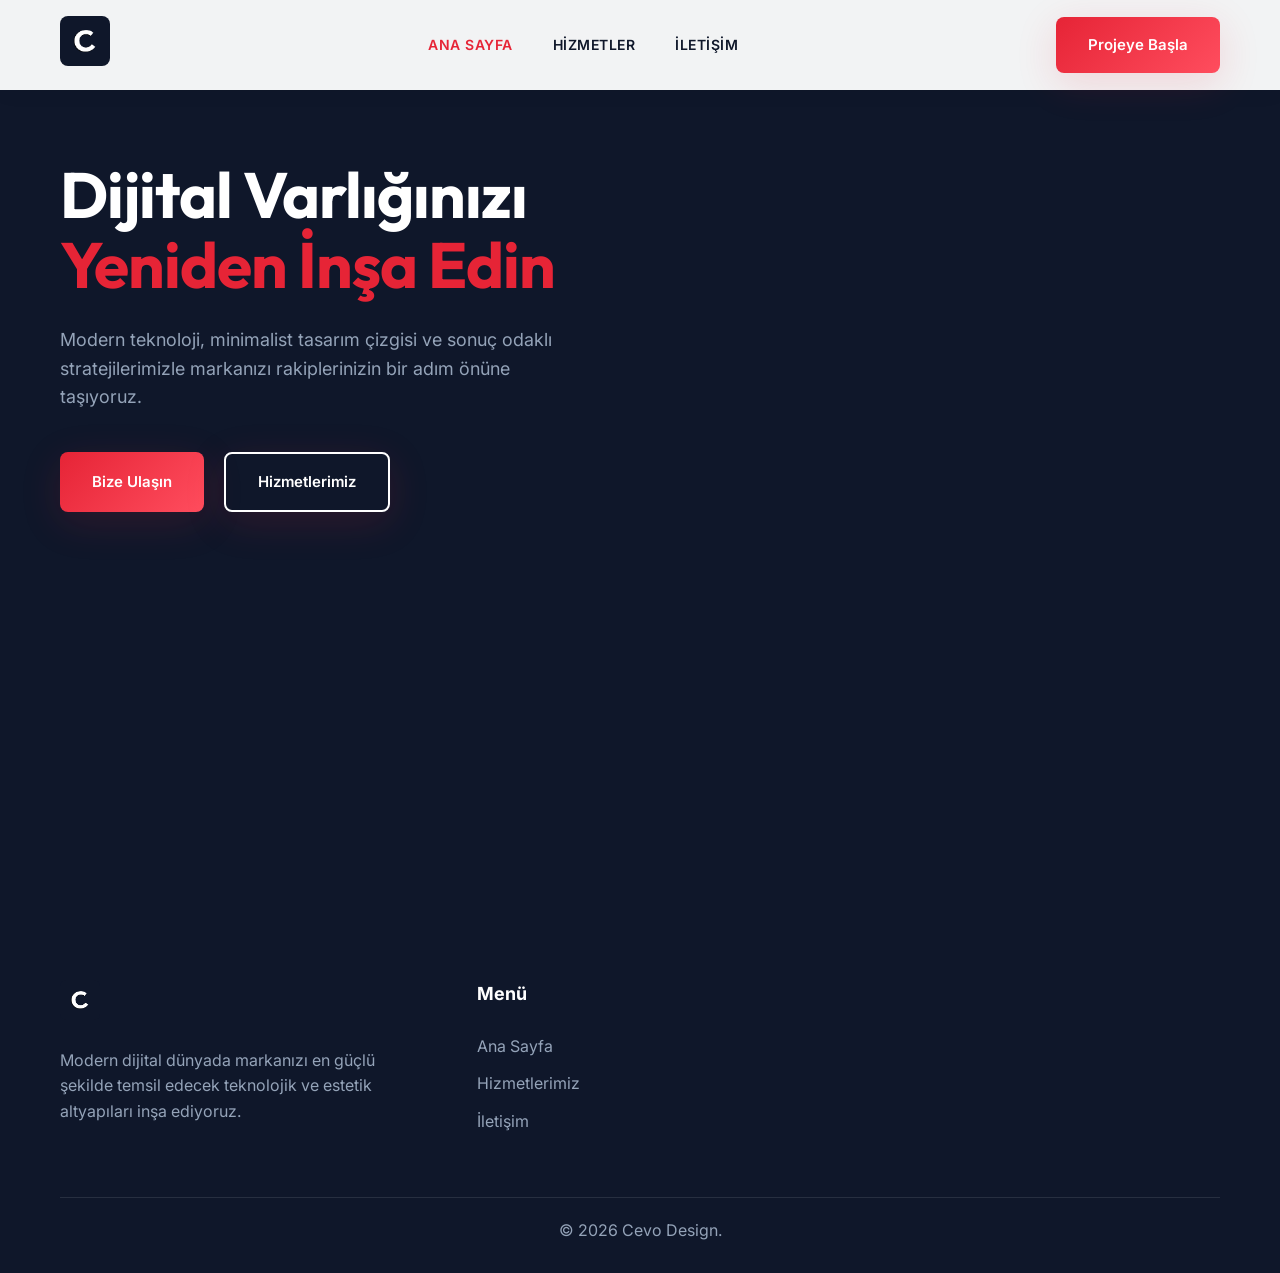
==== commit 139381ec: "Add files via upload" ====
--- a/index.html
+++ b/index.html
@@ -4,937 +4,59 @@
     <meta charset="UTF-8">
     <meta name="viewport" content="width=device-width, initial-scale=1.0">
     <title>Cevo Design | Üst Düzey Dijital Ajans</title>
-    <!-- Google Fonts: Teknoloji ve Tasarım Ajanslarına Uygun Modern Fontlar -->
     <link href="https://fonts.googleapis.com/css2?family=Inter:wght@300;400;500;600;700&family=Outfit:wght@600;700;800&display=swap" rel="stylesheet">
-    <!-- FontAwesome İkonları -->
     <link rel="stylesheet" href="https://cdnjs.cloudflare.com/ajax/libs/font-awesome/6.4.0/css/all.min.css">
-    
-    <style>
-        /* ==================== RESET & BASE ==================== */
-        * {
-            margin: 0;
-            padding: 0;
-            box-sizing: border-box;
-        }
-
-        :root {
-            /* Cevo Design Kırmızı / Koyu Tema */
-            --primary: #e62436; 
-            --primary-dark: #c81c2b;
-            --primary-light: #fef2f2;
-            --secondary: #0f172a; /* Çok koyu lacivert/siyah */
-            --accent: #f59e0b;
-            --dark: #1e293b;
-            --gray: #64748b;
-            --light-gray: #f8fafc;
-            --white: #ffffff;
-            --gradient: linear-gradient(135deg, var(--primary) 0%, #ff4d5e 100%);
-            --shadow: 0 10px 40px rgba(230, 36, 54, 0.15);
-            --shadow-lg: 0 20px 60px rgba(15, 23, 42, 0.15);
-        }
-
-        html {
-            scroll-behavior: smooth;
-        }
-
-        body {
-            font-family: 'Inter', sans-serif;
-            color: var(--dark);
-            line-height: 1.6;
-            overflow-x: hidden;
-            background-color: var(--white);
-        }
-
-        a {
-            text-decoration: none;
-            color: inherit;
-        }
-
-        ul {
-            list-style: none;
-        }
-
-        img {
-            max-width: 100%;
-            height: auto;
-        }
-
-        .container {
-            max-width: 1200px;
-            margin: 0 auto;
-            padding: 0 20px;
-        }
-
-        /* ==================== BUTTONS ==================== */
-        .btn-primary {
-            display: inline-flex;
-            align-items: center;
-            gap: 8px;
-            padding: 16px 32px;
-            background: var(--gradient);
-            color: var(--white);
-            border-radius: 8px;
-            font-weight: 600;
-            font-size: 15px;
-            transition: all 0.3s ease;
-            border: none;
-            cursor: pointer;
-            box-shadow: var(--shadow);
-        }
-
-        .btn-primary:hover {
-            transform: translateY(-3px);
-            box-shadow: 0 15px 30px rgba(230, 36, 54, 0.3);
-        }
-
-        .btn-secondary {
-            display: inline-flex;
-            align-items: center;
-            gap: 8px;
-            padding: 16px 32px;
-            background: transparent;
-            color: var(--white);
-            border-radius: 8px;
-            font-weight: 600;
-            font-size: 15px;
-            transition: all 0.3s ease;
-            border: 2px solid rgba(255,255,255,0.2);
-        }
-
-        .btn-secondary:hover {
-            background: rgba(255,255,255,0.1);
-            border-color: var(--white);
-        }
-
-        /* ==================== NAVBAR ==================== */
-        .navbar {
-            position: fixed;
-            top: 0;
-            left: 0;
-            right: 0;
-            z-index: 1000;
-            background: rgba(255, 255, 255, 0.95);
-            backdrop-filter: blur(10px);
-            box-shadow: 0 2px 20px rgba(0,0,0,0.05);
-            transition: all 0.3s ease;
-        }
-
-        .navbar .container {
-            display: flex;
-            align-items: center;
-            justify-content: space-between;
-            height: 90px;
-            transition: height 0.3s ease;
-        }
-
-        .navbar.scrolled .container {
-            height: 70px;
-        }
-
-        /* Sadece İkonik Logo Tasarımı */
-        .logo-img {
-            height: 50px; /* Logonun boyutunu buradan ayarlayabilirsiniz */
-            width: auto;
-            background-color: var(--secondary);
-            padding: 5px;
-            border-radius: 8px;
-            transition: transform 0.3s ease;
-        }
-
-        .logo-img:hover {
-            transform: scale(1.05);
-        }
-
-        .nav-links {
-            display: flex;
-            align-items: center;
-            gap: 40px;
-        }
-
-        .nav-links a {
-            font-weight: 600;
-            font-size: 14px;
-            text-transform: uppercase;
-            letter-spacing: 0.5px;
-            color: var(--secondary);
-            position: relative;
-            transition: color 0.3s ease;
-        }
-
-        .nav-links a:hover,
-        .nav-links a.active {
-            color: var(--primary);
-        }
-
-        .nav-links a::after {
-            content: '';
-            position: absolute;
-            bottom: -8px;
-            left: 0;
-            width: 0;
-            height: 2px;
-            background: var(--primary);
-            transition: width 0.3s ease;
-        }
-
-        .nav-links a:hover::after,
-        .nav-links a.active::after {
-            width: 100%;
-        }
-
-        .mobile-menu-btn {
-            display: none;
-            background: none;
-            border: none;
-            font-size: 24px;
-            color: var(--secondary);
-            cursor: pointer;
-        }
-
-        .mobile-menu {
-            display: none;
-            position: fixed;
-            top: 70px;
-            left: 0;
-            right: 0;
-            background: var(--white);
-            padding: 20px;
-            box-shadow: 0 10px 30px rgba(0,0,0,0.1);
-            z-index: 999;
-        }
-
-        .mobile-menu.active {
-            display: block;
-        }
-
-        .mobile-menu ul {
-            display: flex;
-            flex-direction: column;
-            gap: 15px;
-        }
-
-        .mobile-menu a {
-            display: block;
-            padding: 12px 0;
-            font-weight: 600;
-            color: var(--secondary);
-            border-bottom: 1px solid var(--light-gray);
-        }
-
-        /* ==================== HERO SECTION ==================== */
-        .hero {
-            min-height: 100vh;
-            background: var(--secondary);
-            padding: 160px 0 80px;
-            position: relative;
-            overflow: hidden;
-        }
-
-        /* Teknoloji hissiyatı veren arkaplan deseni */
-        .hero::before {
-            content: '';
-            position: absolute;
-            top: 0; left: 0; right: 0; bottom: 0;
-            background-image: radial-gradient(rgba(255, 255, 255, 0.1) 1px, transparent 1px);
-            background-size: 30px 30px;
-            opacity: 0.2;
-        }
-
-        .hero .container {
-            display: grid;
-            grid-template-columns: 1fr 1fr;
-            gap: 60px;
-            align-items: center;
-            position: relative;
-            z-index: 2;
-        }
-
-        .badge {
-            display: inline-block;
-            padding: 8px 16px;
-            background: rgba(230, 36, 54, 0.15);
-            color: var(--primary);
-            border: 1px solid rgba(230, 36, 54, 0.3);
-            border-radius: 50px;
-            font-size: 13px;
-            font-weight: 600;
-            letter-spacing: 1px;
-            margin-bottom: 30px;
-        }
-
-        .hero-content h1 {
-            font-family: 'Outfit', sans-serif;
-            font-size: 64px;
-            line-height: 1.1;
-            color: var(--white);
-            margin-bottom: 25px;
-            letter-spacing: -1px;
-        }
-
-        .gradient-text {
-            color: var(--primary);
-        }
-
-        .hero-content p {
-            font-size: 18px;
-            color: #94a3b8;
-            margin-bottom: 40px;
-            max-width: 500px;
-        }
-
-        .hero-buttons {
-            display: flex;
-            gap: 20px;
-            margin-bottom: 60px;
-        }
-
-        .hero-stats {
-            display: flex;
-            gap: 50px;
-            border-top: 1px solid rgba(255,255,255,0.1);
-            padding-top: 30px;
-        }
-
-        .stat-number {
-            display: block;
-            font-size: 36px;
-            font-weight: 800;
-            color: var(--white);
-            font-family: 'Outfit', sans-serif;
-        }
-
-        .stat-label {
-            font-size: 14px;
-            color: #94a3b8;
-        }
-
-        .hero-image {
-            position: relative;
-        }
-
-        .hero-image img {
-            border-radius: 16px;
-            box-shadow: var(--shadow-lg);
-        }
-
-        .floating-card {
-            position: absolute;
-            background: var(--white);
-            padding: 15px 25px;
-            border-radius: 12px;
-            display: flex;
-            align-items: center;
-            gap: 15px;
-            box-shadow: var(--shadow-lg);
-            animation: float 4s ease-in-out infinite;
-        }
-
-        .floating-card i {
-            font-size: 24px;
-            color: var(--primary);
-        }
-
-        .floating-card span {
-            font-weight: 700;
-            font-size: 15px;
-            color: var(--secondary);
-        }
-
-        .card-1 {
-            top: 40px;
-            right: -20px;
-        }
-
-        .card-2 {
-            bottom: 60px;
-            left: -40px;
-            animation-delay: 2s;
-        }
-
-        @keyframes float {
-            0%, 100% { transform: translateY(0); }
-            50% { transform: translateY(-15px); }
-        }
-
-        /* ==================== SECTION STYLES ==================== */
-        .section-header {
-            text-align: center;
-            margin-bottom: 60px;
-        }
-
-        .section-badge {
-            display: inline-block;
-            padding: 8px 20px;
-            background: var(--primary-light);
-            color: var(--primary);
-            border-radius: 50px;
-            font-size: 13px;
-            font-weight: 700;
-            letter-spacing: 1px;
-            margin-bottom: 15px;
-        }
-
-        .section-header h2 {
-            font-family: 'Outfit', sans-serif;
-            font-size: 42px;
-            color: var(--secondary);
-            margin-bottom: 15px;
-            letter-spacing: -0.5px;
-        }
-
-        .section-header p {
-            font-size: 18px;
-            color: var(--gray);
-            max-width: 600px;
-            margin: 0 auto;
-        }
-
-        /* ==================== SERVICES ==================== */
-        .services-preview {
-            padding: 120px 0;
-            background: var(--light-gray);
-        }
-
-        .services-grid {
-            display: grid;
-            grid-template-columns: repeat(3, 1fr);
-            gap: 30px;
-        }
-
-        .service-card {
-            background: var(--white);
-            padding: 40px;
-            border-radius: 16px;
-            transition: all 0.4s ease;
-            position: relative;
-            overflow: hidden;
-            border: 1px solid #f1f5f9;
-        }
-
-        .service-card::before {
-            content: '';
-            position: absolute;
-            top: 0; left: 0;
-            width: 100%; height: 3px;
-            background: var(--gradient);
-            transform: scaleX(0);
-            transform-origin: left;
-            transition: transform 0.4s ease;
-        }
-
-        .service-card:hover {
-            transform: translateY(-10px);
-            box-shadow: 0 20px 40px rgba(0,0,0,0.06);
-        }
-
-        .service-card:hover::before {
-            transform: scaleX(1);
-        }
-
-        .service-card.featured {
-            background: var(--secondary);
-            color: var(--white);
-            border: none;
-        }
-
-        .service-card.featured h3 {
-            color: var(--white);
-        }
-
-        .service-card.featured p {
-            color: #94a3b8;
-        }
-
-        .service-icon {
-            width: 65px;
-            height: 65px;
-            background: var(--primary-light);
-            border-radius: 12px;
-            display: flex;
-            align-items: center;
-            justify-content: center;
-            margin-bottom: 25px;
-        }
-
-        .service-card.featured .service-icon {
-            background: rgba(255,255,255,0.1);
-        }
-
-        .service-icon i {
-            font-size: 26px;
-            color: var(--primary);
-        }
-
-        .service-card h3 {
-            font-family: 'Outfit', sans-serif;
-            font-size: 22px;
-            margin-bottom: 15px;
-            color: var(--secondary);
-        }
-
-        .service-card p {
-            font-size: 15px;
-            color: var(--gray);
-            margin-bottom: 25px;
-        }
-
-        .learn-more {
-            display: inline-flex;
-            align-items: center;
-            gap: 8px;
-            color: var(--primary);
-            font-weight: 600;
-            font-size: 14px;
-            transition: gap 0.3s ease;
-        }
-
-        .learn-more:hover {
-            gap: 12px;
-        }
-
-        /* ==================== WHY US ==================== */
-        .why-us {
-            padding: 120px 0;
-            background: var(--white);
-        }
-
-        .why-us .container {
-            display: grid;
-            grid-template-columns: 1fr 1fr;
-            gap: 80px;
-            align-items: center;
-        }
-
-        .why-us-content h2 {
-            font-family: 'Outfit', sans-serif;
-            font-size: 42px;
-            color: var(--secondary);
-            margin-bottom: 50px;
-            line-height: 1.2;
-        }
-
-        .features-grid {
-            display: grid;
-            grid-template-columns: repeat(2, 1fr);
-            gap: 40px;
-        }
-
-        .feature {
-            display: flex;
-            gap: 15px;
-        }
-
-        .feature-icon {
-            width: 50px;
-            height: 50px;
-            min-width: 50px;
-            background: var(--white);
-            border: 2px solid #f1f5f9;
-            border-radius: 12px;
-            display: flex;
-            align-items: center;
-            justify-content: center;
-            box-shadow: 0 4px 6px rgba(0,0,0,0.02);
-        }
-
-        .feature-icon i {
-            font-size: 20px;
-            color: var(--primary);
-        }
-
-        .feature h4 {
-            font-family: 'Outfit', sans-serif;
-            font-size: 18px;
-            color: var(--secondary);
-            margin-bottom: 5px;
-        }
-
-        .feature p {
-            font-size: 14px;
-            color: var(--gray);
-        }
-
-        .why-us-image img {
-            border-radius: 16px;
-            box-shadow: var(--shadow-lg);
-        }
-
-        /* ==================== FOOTER ==================== */
-        .footer {
-            background: var(--secondary);
-            padding: 80px 0 30px;
-            color: #94a3b8;
-        }
-
-        .footer-grid {
-            display: grid;
-            grid-template-columns: 2fr 1fr 1fr 1.5fr;
-            gap: 50px;
-            margin-bottom: 50px;
-        }
-
-        .footer-brand p {
-            font-size: 14px;
-            line-height: 1.8;
-            margin-bottom: 25px;
-            margin-top: 20px;
-        }
-
-        .social-links {
-            display: flex;
-            gap: 15px;
-        }
-
-        .social-links a {
-            width: 40px;
-            height: 40px;
-            background: rgba(255,255,255,0.05);
-            border-radius: 8px;
-            display: flex;
-            align-items: center;
-            justify-content: center;
-            transition: all 0.3s ease;
-            color: var(--white);
-        }
-
-        .social-links a:hover {
-            background: var(--primary);
-            transform: translateY(-3px);
-        }
-
-        .footer-links h4,
-        .footer-contact h4 {
-            color: var(--white);
-            font-family: 'Outfit', sans-serif;
-            font-size: 18px;
-            margin-bottom: 25px;
-        }
-
-        .footer-links ul li {
-            margin-bottom: 12px;
-        }
-
-        .footer-links a {
-            font-size: 14px;
-            transition: color 0.3s ease;
-        }
-
-        .footer-links a:hover {
-            color: var(--primary);
-        }
-
-        .footer-bottom {
-            border-top: 1px solid rgba(255,255,255,0.1);
-            padding-top: 30px;
-            text-align: center;
-            font-size: 14px;
-        }
-
-        /* ==================== ANIMATIONS ==================== */
-        .animate {
-            opacity: 1 !important;
-            transform: translateY(0) !important;
-        }
-
-        /* ==================== RESPONSIVE ==================== */
-        @media (max-width: 1024px) {
-            .hero .container,
-            .why-us .container {
-                grid-template-columns: 1fr;
-                gap: 50px;
-            }
-            .hero-image { display: none; }
-            .services-grid { grid-template-columns: repeat(2, 1fr); }
-            .footer-grid { grid-template-columns: repeat(2, 1fr); }
-        }
-
-        @media (max-width: 768px) {
-            .nav-links, .navbar .btn-primary { display: none; }
-            .mobile-menu-btn { display: block; }
-            .hero-content h1 { font-size: 42px; }
-            .services-grid, .features-grid { grid-template-columns: 1fr; }
-            .footer-grid { grid-template-columns: 1fr; gap: 40px; }
-            .hero-stats { flex-wrap: wrap; gap: 30px; }
-        }
-    </style>
+    <!-- CSS Dosyamızı Buradan Çağırıyoruz -->
+    <link rel="stylesheet" href="style.css">
 </head>
 <body>
 
-    <!-- Navigation -->
     <nav class="navbar">
         <div class="container">
-            <a href="#" class="logo">
+            <a href="index.html" class="logo">
                 <img src="Logo transparent_2.png" alt="Cevo Design" class="logo-img">
             </a>
             <ul class="nav-links">
-                <li><a href="#home" class="active">Ana Sayfa</a></li>
-                <li><a href="#services">Hizmetler</a></li>
-                <li><a href="#why-us">Neden Biz?</a></li>
-                <li><a href="#contact">İletişim</a></li>
+                <li><a href="index.html" class="active">Ana Sayfa</a></li>
+                <li><a href="hizmetler.html">Hizmetler</a></li>
+                <li><a href="iletisim.html">İletişim</a></li>
             </ul>
-            <a href="#contact" class="btn-primary">Projeye Başla</a>
-            <button class="mobile-menu-btn">
-                <i class="fas fa-bars"></i>
-            </button>
+            <a href="iletisim.html" class="btn-primary">Projeye Başla</a>
         </div>
     </nav>
 
-    <!-- Mobile Menu -->
-    <div class="mobile-menu">
-        <ul>
-            <li><a href="#home">Ana Sayfa</a></li>
-            <li><a href="#services">Hizmetler</a></li>
-            <li><a href="#why-us">Neden Biz?</a></li>
-            <li><a href="#contact">İletişim</a></li>
-        </ul>
-    </div>
-
-    <!-- Hero Section -->
-    <section id="home" class="hero">
+    <section class="hero">
         <div class="container">
             <div class="hero-content">
-                <span class="badge">🚀 Yeni Nesil Tasarım Ajansı</span>
                 <h1>Dijital Varlığınızı<br><span class="gradient-text">Yeniden İnşa Edin</span></h1>
                 <p>Modern teknoloji, minimalist tasarım çizgisi ve sonuç odaklı stratejilerimizle markanızı rakiplerinizin bir adım önüne taşıyoruz.</p>
-                <div class="hero-buttons">
-                    <a href="#contact" class="btn-primary">Bizimle Çalışın</a>
-                    <a href="#services" class="btn-secondary">
-                        <i class="fas fa-play-circle"></i> Neler Yapıyoruz?
-                    </a>
-                </div>
-                <div class="hero-stats">
-                    <div class="stat">
-                        <span class="stat-number">150+</span>
-                        <span class="stat-label">Tamamlanan Proje</span>
-                    </div>
-                    <div class="stat">
-                        <span class="stat-number">98%</span>
-                        <span class="stat-label">Müşteri Memnuniyeti</span>
-                    </div>
-                    <div class="stat">
-                        <span class="stat-number">24/7</span>
-                        <span class="stat-label">Teknik Destek</span>
-                    </div>
-                </div>
-            </div>
-            <div class="hero-image">
-                <div class="hero-image-wrapper">
-                    <!-- Profesyonel bir ajans çalışma ortamı görseli -->
-                    <img src="https://images.unsplash.com/photo-1498050108023-c5249f4df085?w=800&h=700&fit=crop" alt="Cevo Design Studio">
-                    <div class="floating-card card-1">
-                        <i class="fas fa-award"></i>
-                        <span>Ödüllü Tasarım</span>
-                    </div>
-                    <div class="floating-card card-2">
-                        <i class="fas fa-bolt"></i>
-                        <span>Yüksek Performans</span>
-                    </div>
+                <div style="display: flex; gap: 20px;">
+                    <a href="iletisim.html" class="btn-primary">Bize Ulaşın</a>
+                    <a href="hizmetler.html" class="btn-primary" style="background: transparent; border: 2px solid white;">Hizmetlerimiz</a>
                 </div>
             </div>
         </div>
     </section>
 
-    <!-- Services Section -->
-    <section id="services" class="services-preview">
-        <div class="container">
-            <div class="section-header">
-                <span class="section-badge">UZMANLIK ALANLARIMIZ</span>
-                <h2>Kapsamlı Dijital Çözümler</h2>
-                <p>Markanızın dijital dünyada ihtiyaç duyduğu tüm hizmetleri tek çatı altında, en yüksek kaliteyle sunuyoruz.</p>
-            </div>
-            <div class="services-grid">
-                <div class="service-card">
-                    <div class="service-icon">
-                        <i class="fas fa-laptop-code"></i>
-                    </div>
-                    <h3>Web Geliştirme</h3>
-                    <p>Modern, hızlı ve SEO uyumlu kurumsal web siteleri ile dijital vitrininizi oluşturuyoruz.</p>
-                    <a href="#contact" class="learn-more">Detaylı Bilgi <i class="fas fa-arrow-right"></i></a>
-                </div>
-                <div class="service-card featured">
-                    <div class="service-icon">
-                        <i class="fas fa-palette"></i>
-                    </div>
-                    <h3>Kurumsal Kimlik</h3>
-                    <p>Logodan renk paletine kadar, şirketinizin vizyonunu yansıtacak minimalist ve güçlü tasarımlar.</p>
-                    <a href="#contact" class="learn-more" style="color:var(--white)">Detaylı Bilgi <i class="fas fa-arrow-right"></i></a>
-                </div>
-                <div class="service-card">
-                    <div class="service-icon">
-                        <i class="fas fa-mobile-alt"></i>
-                    </div>
-                    <h3>UI / UX Tasarım</h3>
-                    <p>Kullanıcı deneyimini merkeze alan, her cihazda kusursuz çalışan modern arayüzler tasarlıyoruz.</p>
-                    <a href="#contact" class="learn-more">Detaylı Bilgi <i class="fas fa-arrow-right"></i></a>
-                </div>
-                <div class="service-card">
-                    <div class="service-icon">
-                        <i class="fas fa-hashtag"></i>
-                    </div>
-                    <h3>Sosyal Medya</h3>
-                    <p>Akılda kalıcı içerikler ve stratejik yönetim ile markanızın dijital etkileşimini artırıyoruz.</p>
-                    <a href="#contact" class="learn-more">Detaylı Bilgi <i class="fas fa-arrow-right"></i></a>
-                </div>
-                <div class="service-card">
-                    <div class="service-icon">
-                        <i class="fas fa-search-dollar"></i>
-                    </div>
-                    <h3>SEO & Pazarlama</h3>
-                    <p>Arama motorlarında üst sıralara çıkarak doğru hedef kitleye ulaşmanızı sağlıyoruz.</p>
-                    <a href="#contact" class="learn-more">Detaylı Bilgi <i class="fas fa-arrow-right"></i></a>
-                </div>
-                <div class="service-card">
-                    <div class="service-icon">
-                        <i class="fas fa-server"></i>
-                    </div>
-                    <h3>Sistem & Bakım</h3>
-                    <p>Sunucu yönetimi, hız optimizasyonu ve aylık düzenli bakım hizmetleri sunuyoruz.</p>
-                    <a href="#contact" class="learn-more">Detaylı Bilgi <i class="fas fa-arrow-right"></i></a>
-                </div>
-            </div>
-        </div>
-    </section>
-
-    <!-- Why Choose Us -->
-    <section id="why-us" class="why-us">
-        <div class="container">
-            <div class="why-us-content">
-                <span class="section-badge">NEDEN CEVO DESIGN?</span>
-                <h2>Bizimle Çalışmanız İçin Nedenler</h2>
-                <div class="features-grid">
-                    <div class="feature">
-                        <div class="feature-icon">
-                            <i class="fas fa-code"></i>
-                        </div>
-                        <h4>Temiz Kod Yapısı</h4>
-                        <p>Hızlı yüklenen, gereksiz kodlardan arındırılmış modern altyapı.</p>
-                    </div>
-                    <div class="feature">
-                        <div class="feature-icon">
-                            <i class="fas fa-paint-brush"></i>
-                        </div>
-                        <h4>Özgün Tasarım</h4>
-                        <p>Şablonlardan uzak, tamamen markanıza özel premium çizimler.</p>
-                    </div>
-                    <div class="feature">
-                        <div class="feature-icon">
-                            <i class="fas fa-headset"></i>
-                        </div>
-                        <h4>Sürekli Destek</h4>
-                        <p>Proje teslimi sonrasında da yanınızda olan çözüm odaklı yaklaşım.</p>
-                    </div>
-                    <div class="feature">
-                        <div class="feature-icon">
-                            <i class="fas fa-rocket"></i>
-                        </div>
-                        <h4>Hızlı Teslimat</h4>
-                        <p>Kaliteden ödün vermeden belirlenen takvime sadık kalıyoruz.</p>
-                    </div>
-                </div>
-            </div>
-            <div class="why-us-image">
-                <img src="https://images.unsplash.com/photo-1522071820081-009f0129c71c?w=600&h=800&fit=crop" alt="Cevo Design Ekibi">
-            </div>
-        </div>
-    </section>
-
-    <!-- Footer -->
-    <footer id="contact" class="footer">
+    <footer class="footer">
         <div class="container">
             <div class="footer-grid">
-                <div class="footer-brand">
+                <div>
                     <img src="Logo transparent_2.png" alt="Cevo Design" style="height: 40px; background-color: var(--secondary); padding: 4px; border-radius: 6px;">
-                    <p>Modern dijital dünyada markanızı en güçlü şekilde temsil edecek teknolojik ve estetik altyapıları inşa ediyoruz.</p>
-                    <div class="social-links">
-                        <a href="#"><i class="fab fa-instagram"></i></a>
-                        <a href="#"><i class="fab fa-twitter"></i></a>
-                        <a href="#"><i class="fab fa-linkedin-in"></i></a>
-                        <a href="#"><i class="fab fa-behance"></i></a>
-                    </div>
+                    <p style="margin-top:20px;">Modern dijital dünyada markanızı en güçlü şekilde temsil edecek teknolojik ve estetik altyapıları inşa ediyoruz.</p>
                 </div>
                 <div class="footer-links">
                     <h4>Menü</h4>
                     <ul>
-                        <li><a href="#home">Ana Sayfa</a></li>
-                        <li><a href="#services">Hizmetlerimiz</a></li>
-                        <li><a href="#why-us">Hakkımızda</a></li>
+                        <li><a href="index.html">Ana Sayfa</a></li>
+                        <li><a href="hizmetler.html">Hizmetlerimiz</a></li>
+                        <li><a href="iletisim.html">İletişim</a></li>
                     </ul>
                 </div>
-                <div class="footer-links">
-                    <h4>Hizmetler</h4>
-                    <ul>
-                        <li><a href="#">Web Tasarım</a></li>
-                        <li><a href="#">Kurumsal Kimlik</a></li>
-                        <li><a href="#">UI/UX Tasarım</a></li>
-                    </ul>
-                </div>
-                <div class="footer-contact">
-                    <h4>İletişim</h4>
-                    <p style="margin-bottom: 10px;"><i class="fas fa-envelope" style="color:var(--primary); margin-right: 8px;"></i> hello@cevodesign.com</p>
-                    <p><i class="fas fa-map-marker-alt" style="color:var(--primary); margin-right: 8px;"></i> Dijital Ajans, Türkiye</p>
-                </div>
             </div>
-            <div class="footer-bottom">
-                <p>&copy; 2026 Cevo Design. Tüm hakları saklıdır.</p>
-            </div>
+            <p style="text-align: center; border-top: 1px solid rgba(255,255,255,0.1); padding-top: 20px;">&copy; 2026 Cevo Design.</p>
         </div>
     </footer>
 
-    <!-- ETKİLEŞİM VE ANİMASYON SCRİPTLERİ -->
-    <script>
-        // 1. Mobile Menu Toggle
-        const mobileMenuBtn = document.querySelector('.mobile-menu-btn');
-        const mobileMenu = document.querySelector('.mobile-menu');
-
-        if (mobileMenuBtn && mobileMenu) {
-            mobileMenuBtn.addEventListener('click', () => {
-                mobileMenu.classList.toggle('active');
-                const icon = mobileMenuBtn.querySelector('i');
-                icon.classList.toggle('fa-bars');
-                icon.classList.toggle('fa-times');
-            });
-
-            // Linke tıklayınca menüyü kapat
-            mobileMenu.querySelectorAll('a').forEach(link => {
-                link.addEventListener('click', () => {
-                    mobileMenu.classList.remove('active');
-                    mobileMenuBtn.querySelector('i').classList.add('fa-bars');
-                    mobileMenuBtn.querySelector('i').classList.remove('fa-times');
-                });
-            });
-        }
-
-        // 2. Navbar Scroll Effect (Küçülme ve Gölgelenme)
-        const navbar = document.querySelector('.navbar');
-        window.addEventListener('scroll', () => {
-            if (window.scrollY > 50) {
-                navbar.classList.add('scrolled');
-            } else {
-                navbar.classList.remove('scrolled');
-            }
-        });
-
-        // 3. Ekranda Belirme Animasyonu (Scroll Animation)
-        const observerOptions = {
-            threshold: 0.1,
-            rootMargin: '0px 0px -50px 0px'
-        };
-
-        const observer = new IntersectionObserver((entries) => {
-            entries.forEach(entry => {
-                if (entry.isIntersecting) {
-                    entry.target.classList.add('animate');
-                }
-            });
-        }, observerOptions);
-
-        // Animasyon eklenecek öğeleri seç
-        document.querySelectorAll('.service-card, .feature, .hero-content, .hero-image').forEach(el => {
-            el.style.opacity = '0';
-            el.style.transform = 'translateY(30px)';
-            el.style.transition = 'opacity 0.6s ease, transform 0.6s ease';
-            observer.observe(el);
-        });
-    </script>
 </body>
-</html>
+</html>
--- a/style.css
+++ b/style.css
@@ -0,0 +1,80 @@
+/* ==================== RESET & BASE ==================== */
+* { margin: 0; padding: 0; box-sizing: border-box; }
+:root {
+    --primary: #e62436; 
+    --primary-dark: #c81c2b;
+    --primary-light: #fef2f2;
+    --secondary: #0f172a; 
+    --dark: #1e293b;
+    --gray: #64748b;
+    --light-gray: #f8fafc;
+    --white: #ffffff;
+    --gradient: linear-gradient(135deg, var(--primary) 0%, #ff4d5e 100%);
+    --shadow: 0 10px 40px rgba(230, 36, 54, 0.15);
+    --shadow-lg: 0 20px 60px rgba(15, 23, 42, 0.15);
+}
+html { scroll-behavior: smooth; }
+body {
+    font-family: 'Inter', sans-serif;
+    color: var(--dark);
+    line-height: 1.6;
+    background-color: var(--white);
+    overflow-x: hidden;
+}
+a { text-decoration: none; color: inherit; }
+ul { list-style: none; }
+
+/* ==================== BUTTONS ==================== */
+.btn-primary {
+    display: inline-flex; align-items: center; gap: 8px;
+    padding: 16px 32px; background: var(--gradient); color: var(--white);
+    border-radius: 8px; font-weight: 600; font-size: 15px;
+    transition: all 0.3s ease; border: none; cursor: pointer; box-shadow: var(--shadow);
+}
+.btn-primary:hover { transform: translateY(-3px); box-shadow: 0 15px 30px rgba(230, 36, 54, 0.3); }
+
+/* ==================== NAVBAR ==================== */
+.navbar {
+    position: fixed; top: 0; left: 0; right: 0; z-index: 1000;
+    background: rgba(255, 255, 255, 0.95); backdrop-filter: blur(10px);
+    box-shadow: 0 2px 20px rgba(0,0,0,0.05); transition: all 0.3s ease;
+}
+.navbar .container { display: flex; align-items: center; justify-content: space-between; height: 90px; }
+.logo-img { height: 50px; background-color: var(--secondary); padding: 5px; border-radius: 8px; transition: transform 0.3s ease; }
+.logo-img:hover { transform: scale(1.05); }
+.nav-links { display: flex; align-items: center; gap: 40px; }
+.nav-links a { font-weight: 600; font-size: 14px; text-transform: uppercase; letter-spacing: 0.5px; color: var(--secondary); position: relative; transition: color 0.3s ease; }
+.nav-links a:hover, .nav-links a.active { color: var(--primary); }
+
+/* ==================== HERO / HEADER ==================== */
+.hero {
+    min-height: 100vh; background: var(--secondary); padding: 160px 0 80px; position: relative;
+}
+.page-header {
+    background: var(--secondary); padding: 160px 0 80px; text-align: center; color: var(--white);
+}
+.page-header h1 { font-family: 'Outfit', sans-serif; font-size: 48px; margin-bottom: 15px; }
+.hero-content h1 { font-family: 'Outfit', sans-serif; font-size: 64px; line-height: 1.1; color: var(--white); margin-bottom: 25px; letter-spacing: -1px; }
+.gradient-text { color: var(--primary); }
+.hero-content p { font-size: 18px; color: #94a3b8; margin-bottom: 40px; max-width: 500px; }
+
+/* ==================== FORM & CONTACT ==================== */
+.contact-section { padding: 100px 0; background: var(--light-gray); }
+.form-group { margin-bottom: 20px; }
+.form-group label { display: block; font-weight: 600; font-size: 14px; margin-bottom: 8px; color: var(--secondary); }
+.form-group input, .form-group select, .form-group textarea {
+    width: 100%; padding: 15px; border: 1px solid #cbd5e1; border-radius: 8px;
+    font-family: inherit; font-size: 15px; transition: border-color 0.3s;
+}
+.form-group input:focus, .form-group select:focus, .form-group textarea:focus {
+    outline: none; border-color: var(--primary);
+}
+
+/* ==================== FOOTER ==================== */
+.footer { background: var(--secondary); padding: 80px 0 30px; color: #94a3b8; }
+.footer-grid { display: grid; grid-template-columns: 2fr 1fr 1fr 1.5fr; gap: 50px; margin-bottom: 50px; }
+.footer-links h4, .footer-contact h4 { color: var(--white); font-size: 18px; margin-bottom: 25px; }
+.footer-links ul li { margin-bottom: 12px; }
+.footer-links a:hover { color: var(--primary); }
+
+.container { max-width: 1200px; margin: 0 auto; padding: 0 20px; }
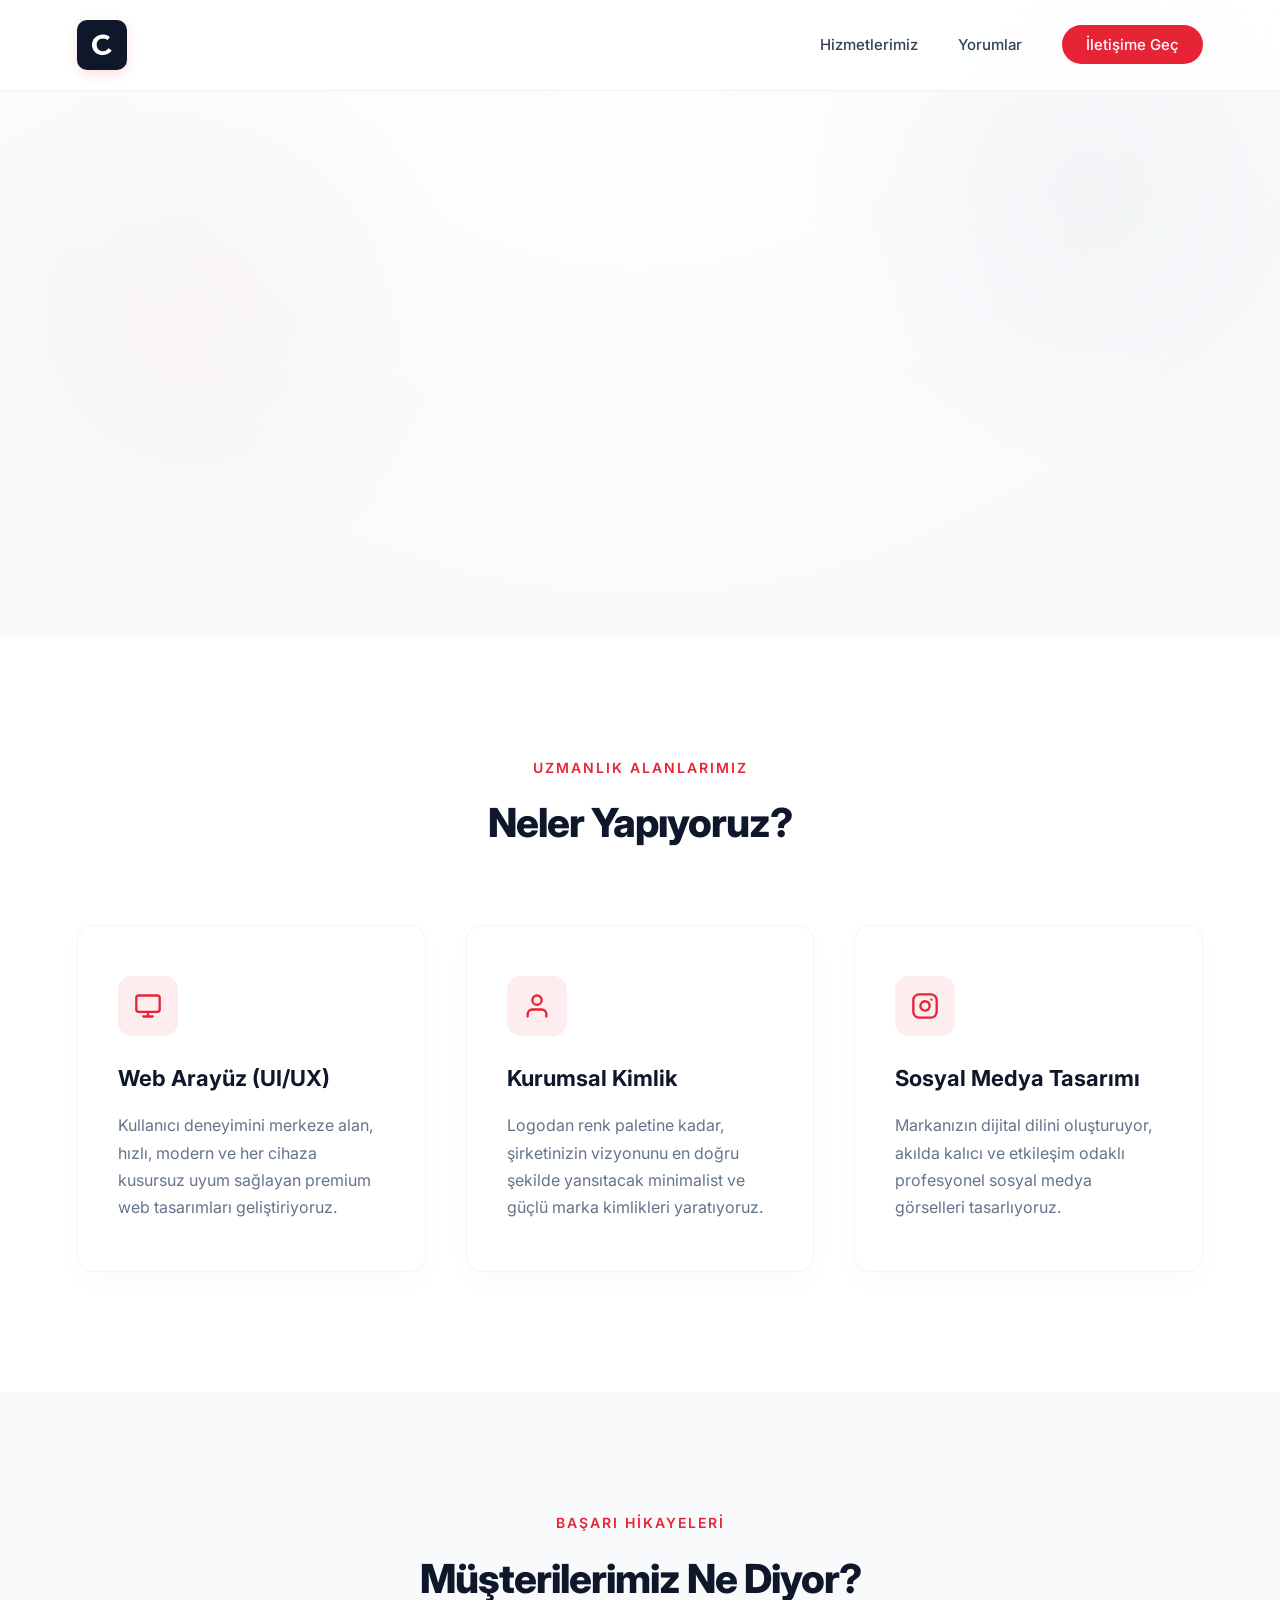
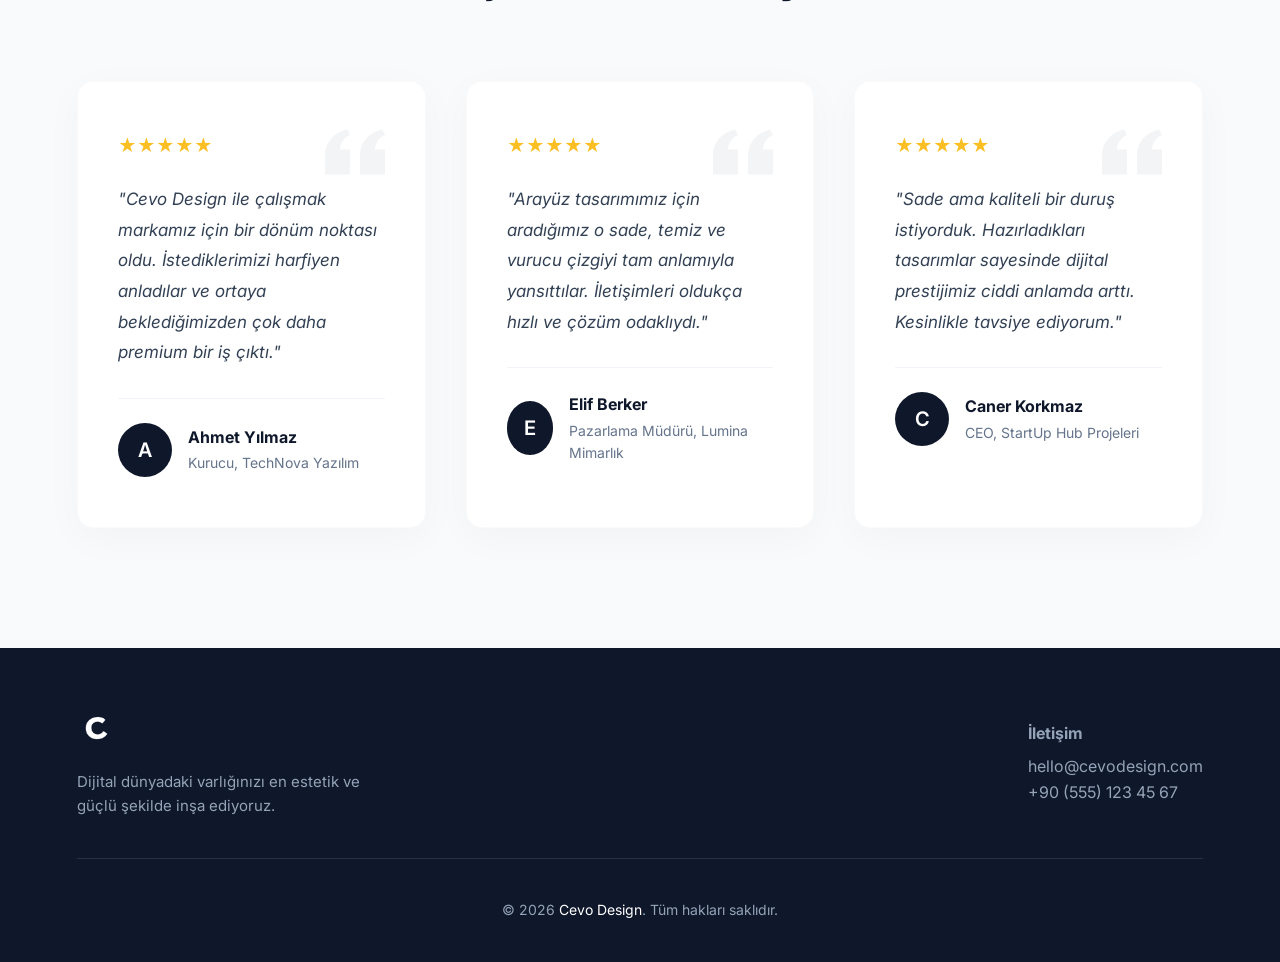
==== commit d63e30fe: "Rename 4. deneme.html to index.html" ====
--- a/index.html
+++ b/index.html
@@ -3,60 +3,589 @@
 <head>
     <meta charset="UTF-8">
     <meta name="viewport" content="width=device-width, initial-scale=1.0">
-    <title>Cevo Design | Üst Düzey Dijital Ajans</title>
-    <link href="https://fonts.googleapis.com/css2?family=Inter:wght@300;400;500;600;700&family=Outfit:wght@600;700;800&display=swap" rel="stylesheet">
-    <link rel="stylesheet" href="https://cdnjs.cloudflare.com/ajax/libs/font-awesome/6.4.0/css/all.min.css">
-    <!-- CSS Dosyamızı Buradan Çağırıyoruz -->
-    <link rel="stylesheet" href="style.css">
+    <title>Cevo Design | Profesyonel Dijital Çözümler</title>
+    
+    <!-- Kurumsal ve modern bir görünüm için Inter fontunu ekliyoruz -->
+    <link rel="preconnect" href="https://fonts.googleapis.com">
+    <link rel="preconnect" href="https://fonts.gstatic.com" crossorigin>
+    <link href="https://fonts.googleapis.com/css2?family=Inter:wght@300;400;500;600;700;800&display=swap" rel="stylesheet">
+
+    <style>
+        /* Premium CSS Değişkenleri */
+        :root {
+            --primary-dark: #0f172a;    /* Koyu Lacivert/Siyah tonu */
+            --primary-light: #1e293b;
+            --text-main: #334155;
+            --text-muted: #64748b;
+            --bg-color: #ffffff;
+            --section-bg: #f8fafc;
+            --accent-color: #e62436;    /* Logodaki spesifik Kırmızı */
+            --accent-hover: #cc1b2a;
+            --border-radius: 16px;
+            --transition: all 0.4s cubic-bezier(0.16, 1, 0.3, 1);
+        }
+
+        html {
+            scroll-behavior: smooth;
+        }
+
+        * {
+            margin: 0;
+            padding: 0;
+            box-sizing: border-box;
+        }
+
+        body {
+            background-color: var(--bg-color);
+            color: var(--text-main);
+            font-family: 'Inter', sans-serif; /* Yeni premium font */
+            line-height: 1.6;
+            -webkit-font-smoothing: antialiased;
+            -moz-osx-font-smoothing: grayscale;
+        }
+
+        /* Yüklenme Animasyonları */
+        @keyframes fadeUp {
+            from { opacity: 0; transform: translateY(30px); }
+            to { opacity: 1; transform: translateY(0); }
+        }
+
+        .animate-fade-up {
+            animation: fadeUp 1s var(--transition) forwards;
+        }
+
+        .delay-1 { animation-delay: 0.1s; }
+        .delay-2 { animation-delay: 0.2s; }
+        .delay-3 { animation-delay: 0.3s; }
+
+        /* Üst Menü (Header) */
+        header {
+            display: flex;
+            justify-content: space-between;
+            align-items: center;
+            padding: 20px 6%;
+            background-color: rgba(255, 255, 255, 0.85);
+            backdrop-filter: blur(12px);
+            -webkit-backdrop-filter: blur(12px);
+            position: fixed;
+            width: 100%;
+            top: 0;
+            z-index: 1000;
+            border-bottom: 1px solid rgba(0, 0, 0, 0.05);
+            transition: var(--transition);
+        }
+
+        .logo-container {
+            display: flex;
+            align-items: center;
+            text-decoration: none;
+        }
+
+        .logo-img {
+            height: 50px; /* Logo biraz büyütüldü */
+            width: auto;
+            background-color: var(--primary-dark); /* Beyaz C harfi için koyu zemin */
+            border-radius: 10px;
+            padding: 6px;
+            box-shadow: 0 4px 12px rgba(230, 36, 54, 0.15);
+            transition: var(--transition);
+        }
+
+        .logo-container:hover .logo-img {
+            transform: scale(1.05);
+            box-shadow: 0 6px 16px rgba(230, 36, 54, 0.25);
+        }
+
+        nav ul {
+            list-style: none;
+            display: flex;
+            gap: 40px;
+            align-items: center;
+        }
+
+        nav ul li a {
+            text-decoration: none;
+            color: var(--text-main);
+            font-size: 15px;
+            font-weight: 500;
+            transition: var(--transition);
+            position: relative;
+        }
+
+        nav ul li a::after {
+            content: '';
+            position: absolute;
+            width: 0;
+            height: 2px;
+            bottom: -4px;
+            left: 0;
+            background-color: var(--accent-color);
+            transition: var(--transition);
+        }
+
+        nav ul li a:hover {
+            color: var(--primary-dark);
+        }
+
+        nav ul li a:hover::after {
+            width: 100%;
+        }
+
+        .nav-btn {
+            background-color: var(--accent-color);
+            color: #fff !important;
+            padding: 10px 24px;
+            border-radius: 30px;
+        }
+
+        .nav-btn::after { display: none; }
+        .nav-btn:hover {
+            background-color: var(--accent-hover);
+            color: #fff !important;
+            box-shadow: 0 4px 12px rgba(230, 36, 54, 0.2);
+        }
+
+        /* Hero (Ana Karşılama) */
+        .hero {
+            padding: 180px 6% 120px;
+            text-align: center;
+            background-color: var(--section-bg);
+            background-image: radial-gradient(circle at 50% -20%, #ffffff 0%, transparent 80%);
+            position: relative;
+        }
+
+        .hero::before {
+            content: '';
+            position: absolute;
+            top: 0; left: 0; right: 0; bottom: 0;
+            background-image: 
+                radial-gradient(circle at 15% 50%, rgba(230, 36, 54, 0.03), transparent 25%),
+                radial-gradient(circle at 85% 30%, rgba(15, 23, 42, 0.03), transparent 25%);
+            z-index: 0;
+        }
+
+        .hero-content {
+            position: relative;
+            z-index: 1;
+            max-width: 900px;
+            margin: 0 auto;
+        }
+
+        .hero h1 {
+            font-size: 64px;
+            font-weight: 800;
+            color: var(--primary-dark);
+            margin-bottom: 24px;
+            line-height: 1.15;
+            letter-spacing: -1.5px;
+            opacity: 0;
+        }
+
+        .hero h1 span {
+            color: var(--accent-color);
+            position: relative;
+            display: inline-block;
+        }
+
+        .hero p {
+            font-size: 20px;
+            color: var(--text-muted);
+            max-width: 600px;
+            margin: 0 auto 40px;
+            font-weight: 400;
+            opacity: 0;
+        }
+
+        .btn {
+            display: inline-flex;
+            align-items: center;
+            gap: 10px;
+            padding: 18px 40px;
+            background-color: var(--primary-dark);
+            color: #fff;
+            text-decoration: none;
+            font-weight: 500;
+            font-size: 16px;
+            border-radius: 50px;
+            transition: var(--transition);
+            box-shadow: 0 10px 25px rgba(15, 23, 42, 0.15);
+            opacity: 0;
+        }
+
+        .btn:hover {
+            transform: translateY(-4px);
+            box-shadow: 0 15px 35px rgba(15, 23, 42, 0.25);
+            background-color: var(--accent-color);
+        }
+
+        /* Bölüm Başlıkları */
+        .section-header {
+            text-align: center;
+            margin-bottom: 70px;
+        }
+
+        .section-header .subtitle {
+            color: var(--accent-color);
+            font-weight: 600;
+            font-size: 14px;
+            text-transform: uppercase;
+            letter-spacing: 2px;
+            margin-bottom: 12px;
+            display: block;
+        }
+
+        .section-header h2 {
+            font-size: 40px;
+            color: var(--primary-dark);
+            font-weight: 800;
+            letter-spacing: -1px;
+        }
+
+        /* Hizmetler Bölümü */
+        .services {
+            padding: 120px 6%;
+            background-color: var(--bg-color);
+        }
+
+        .services-grid {
+            display: grid;
+            grid-template-columns: repeat(auto-fit, minmax(320px, 1fr));
+            gap: 40px;
+            max-width: 1200px;
+            margin: 0 auto;
+        }
+
+        .service-card {
+            background: #fff;
+            padding: 50px 40px;
+            border-radius: var(--border-radius);
+            border: 1px solid rgba(0,0,0,0.04);
+            transition: var(--transition);
+            box-shadow: 0 10px 30px rgba(0,0,0,0.02);
+            display: flex;
+            flex-direction: column;
+            align-items: flex-start;
+        }
+
+        .service-icon {
+            width: 60px;
+            height: 60px;
+            background-color: rgba(230, 36, 54, 0.08);
+            border-radius: 14px;
+            display: flex;
+            align-items: center;
+            justify-content: center;
+            margin-bottom: 25px;
+            color: var(--accent-color);
+            transition: var(--transition);
+        }
+
+        .service-card:hover {
+            transform: translateY(-10px);
+            box-shadow: 0 20px 40px rgba(0,0,0,0.08);
+            border-color: rgba(230, 36, 54, 0.1);
+        }
+
+        .service-card:hover .service-icon {
+            background-color: var(--accent-color);
+            color: #fff;
+        }
+
+        .service-card h3 {
+            font-size: 22px;
+            color: var(--primary-dark);
+            margin-bottom: 16px;
+            font-weight: 700;
+        }
+
+        .service-card p {
+            color: var(--text-muted);
+            font-size: 16px;
+            line-height: 1.7;
+        }
+
+        /* Müşteri Yorumları */
+        .testimonials {
+            padding: 120px 6%;
+            background-color: var(--section-bg);
+        }
+
+        .testimonials-grid {
+            display: grid;
+            grid-template-columns: repeat(auto-fit, minmax(320px, 1fr));
+            gap: 40px;
+            max-width: 1200px;
+            margin: 0 auto;
+        }
+
+        .testimonial-card {
+            background: #fff;
+            padding: 50px 40px;
+            border-radius: var(--border-radius);
+            box-shadow: 0 10px 40px rgba(0,0,0,0.03);
+            border: 1px solid rgba(0,0,0,0.02);
+            position: relative;
+        }
+
+        .quote-icon {
+            position: absolute;
+            top: 40px;
+            right: 40px;
+            opacity: 0.05;
+            width: 60px;
+            height: 60px;
+        }
+
+        .stars {
+            color: #fbbf24;
+            font-size: 18px;
+            margin-bottom: 24px;
+            display: flex;
+            gap: 4px;
+        }
+
+        .quote {
+            font-size: 17px;
+            font-style: italic;
+            margin-bottom: 30px;
+            color: var(--text-main);
+            line-height: 1.8;
+            position: relative;
+            z-index: 1;
+        }
+
+        .client-info {
+            display: flex;
+            align-items: center;
+            gap: 16px;
+            border-top: 1px solid #f1f5f9;
+            padding-top: 24px;
+        }
+
+        .client-avatar {
+            width: 54px;
+            height: 54px;
+            background-color: var(--primary-dark);
+            color: #fff;
+            border-radius: 50%;
+            display: flex;
+            align-items: center;
+            justify-content: center;
+            font-weight: 600;
+            font-size: 20px;
+        }
+
+        .client-details h4 {
+            color: var(--primary-dark);
+            font-size: 16px;
+            font-weight: 700;
+            margin-bottom: 2px;
+        }
+
+        .client-details p {
+            font-size: 14px;
+            color: var(--text-muted);
+        }
+
+        /* Footer */
+        footer {
+            background-color: var(--primary-dark);
+            color: #94a3b8;
+            padding: 60px 6% 40px;
+        }
+
+        .footer-content {
+            max-width: 1200px;
+            margin: 0 auto;
+            display: flex;
+            justify-content: space-between;
+            align-items: center;
+            border-bottom: 1px solid rgba(255,255,255,0.1);
+            padding-bottom: 40px;
+            margin-bottom: 40px;
+        }
+
+        .footer-brand .logo-img {
+            background-color: transparent;
+            box-shadow: none;
+            padding: 0;
+            margin-bottom: 15px;
+        }
+
+        .footer-text {
+            font-size: 15px;
+            max-width: 300px;
+        }
+
+        .footer-bottom {
+            text-align: center;
+            font-size: 14px;
+        }
+
+        .footer-bottom span {
+            color: #fff;
+        }
+
+        @media (max-width: 768px) {
+            header {
+                padding: 15px 5%;
+            }
+            nav ul {
+                display: none; /* Mobilde menüyü gizliyoruz, basitlik için */
+            }
+            .hero {
+                padding: 150px 5% 80px;
+            }
+            .hero h1 {
+                font-size: 42px;
+            }
+            .section-header h2 {
+                font-size: 32px;
+            }
+            .footer-content {
+                flex-direction: column;
+                text-align: center;
+                gap: 30px;
+            }
+            .footer-text {
+                margin: 0 auto;
+            }
+        }
+    </style>
 </head>
 <body>
 
-    <nav class="navbar">
-        <div class="container">
-            <a href="index.html" class="logo">
-                <img src="Logo transparent_2.png" alt="Cevo Design" class="logo-img">
+    <!-- Üst Menü -->
+    <header>
+        <!-- Logo yazısı kaldırıldı, sadece görsel kaldı -->
+        <a href="#" class="logo-container">
+            <img src="Logo transparent_2.png" alt="Cevo Design Logo" class="logo-img" onerror="this.style.display='none'">
+        </a>
+        <nav>
+            <ul>
+                <li><a href="#hizmetler">Hizmetlerimiz</a></li>
+                <li><a href="#referanslar">Yorumlar</a></li>
+                <li><a href="#iletisim" class="nav-btn">İletişime Geç</a></li>
+            </ul>
+        </nav>
+    </header>
+
+    <!-- Ana Ekran -->
+    <section class="hero">
+        <div class="hero-content">
+            <h1 class="animate-fade-up">Dijital Varlığınızı<br><span>Yeniden Tasarlıyoruz</span></h1>
+            <p class="animate-fade-up delay-1">Estetik, minimalist ve amaca hizmet eden profesyonel tasarımlarla markanızı rakiplerinizin bir adım önüne taşıyoruz.</p>
+            <a href="#iletisim" class="btn animate-fade-up delay-2">
+                Projeye Başlayalım
+                <!-- Modern bir ok ikonu -->
+                <svg width="20" height="20" viewBox="0 0 24 24" fill="none" stroke="currentColor" stroke-width="2" stroke-linecap="round" stroke-linejoin="round"><line x1="5" y1="12" x2="19" y2="12"></line><polyline points="12 5 19 12 12 19"></polyline></svg>
             </a>
-            <ul class="nav-links">
-                <li><a href="index.html" class="active">Ana Sayfa</a></li>
-                <li><a href="hizmetler.html">Hizmetler</a></li>
-                <li><a href="iletisim.html">İletişim</a></li>
-            </ul>
-            <a href="iletisim.html" class="btn-primary">Projeye Başla</a>
-        </div>
-    </nav>
-
-    <section class="hero">
-        <div class="container">
-            <div class="hero-content">
-                <h1>Dijital Varlığınızı<br><span class="gradient-text">Yeniden İnşa Edin</span></h1>
-                <p>Modern teknoloji, minimalist tasarım çizgisi ve sonuç odaklı stratejilerimizle markanızı rakiplerinizin bir adım önüne taşıyoruz.</p>
-                <div style="display: flex; gap: 20px;">
-                    <a href="iletisim.html" class="btn-primary">Bize Ulaşın</a>
-                    <a href="hizmetler.html" class="btn-primary" style="background: transparent; border: 2px solid white;">Hizmetlerimiz</a>
+        </div>
+    </section>
+
+    <!-- Hizmetler -->
+    <section id="hizmetler" class="services">
+        <div class="section-header">
+            <span class="subtitle">Uzmanlık Alanlarımız</span>
+            <h2>Neler Yapıyoruz?</h2>
+        </div>
+        
+        <div class="services-grid">
+            <div class="service-card">
+                <div class="service-icon">
+                    <svg width="28" height="28" viewBox="0 0 24 24" fill="none" stroke="currentColor" stroke-width="2" stroke-linecap="round" stroke-linejoin="round"><rect x="2" y="3" width="20" height="14" rx="2" ry="2"></rect><line x1="8" y1="21" x2="16" y2="21"></line><line x1="12" y1="17" x2="12" y2="21"></line></svg>
                 </div>
+                <h3>Web Arayüz (UI/UX)</h3>
+                <p>Kullanıcı deneyimini merkeze alan, hızlı, modern ve her cihaza kusursuz uyum sağlayan premium web tasarımları geliştiriyoruz.</p>
+            </div>
+            
+            <div class="service-card">
+                <div class="service-icon">
+                    <svg width="28" height="28" viewBox="0 0 24 24" fill="none" stroke="currentColor" stroke-width="2" stroke-linecap="round" stroke-linejoin="round"><path d="M20 21v-2a4 4 0 0 0-4-4H8a4 4 0 0 0-4 4v2"></path><circle cx="12" cy="7" r="4"></circle></svg>
+                </div>
+                <h3>Kurumsal Kimlik</h3>
+                <p>Logodan renk paletine kadar, şirketinizin vizyonunu en doğru şekilde yansıtacak minimalist ve güçlü marka kimlikleri yaratıyoruz.</p>
+            </div>
+
+            <div class="service-card">
+                <div class="service-icon">
+                    <svg width="28" height="28" viewBox="0 0 24 24" fill="none" stroke="currentColor" stroke-width="2" stroke-linecap="round" stroke-linejoin="round"><rect x="2" y="2" width="20" height="20" rx="5" ry="5"></rect><path d="M16 11.37A4 4 0 1 1 12.63 8 4 4 0 0 1 16 11.37z"></path><line x1="17.5" y1="6.5" x2="17.51" y2="6.5"></line></svg>
+                </div>
+                <h3>Sosyal Medya Tasarımı</h3>
+                <p>Markanızın dijital dilini oluşturuyor, akılda kalıcı ve etkileşim odaklı profesyonel sosyal medya görselleri tasarlıyoruz.</p>
             </div>
         </div>
     </section>
 
-    <footer class="footer">
-        <div class="container">
-            <div class="footer-grid">
-                <div>
-                    <img src="Logo transparent_2.png" alt="Cevo Design" style="height: 40px; background-color: var(--secondary); padding: 4px; border-radius: 6px;">
-                    <p style="margin-top:20px;">Modern dijital dünyada markanızı en güçlü şekilde temsil edecek teknolojik ve estetik altyapıları inşa ediyoruz.</p>
+    <!-- Müşteri Yorumları -->
+    <section id="referanslar" class="testimonials">
+        <div class="section-header">
+            <span class="subtitle">Başarı Hikayeleri</span>
+            <h2>Müşterilerimiz Ne Diyor?</h2>
+        </div>
+
+        <div class="testimonials-grid">
+            <!-- Yorum 1 -->
+            <div class="testimonial-card">
+                <svg class="quote-icon" viewBox="0 0 24 24" fill="currentColor"><path d="M14.017 21v-7.391c0-5.704 3.731-9.57 8.983-10.609l.995 2.151c-2.432.917-3.995 3.638-3.995 5.849h4v10h-9.983zm-14.017 0v-7.391c0-5.704 3.748-9.57 9-10.609l.996 2.151c-2.433.917-3.996 3.638-3.996 5.849h3.983v10h-9.983z"/></svg>
+                <div class="stars">★★★★★</div>
+                <p class="quote">"Cevo Design ile çalışmak markamız için bir dönüm noktası oldu. İstediklerimizi harfiyen anladılar ve ortaya beklediğimizden çok daha premium bir iş çıktı."</p>
+                <div class="client-info">
+                    <div class="client-avatar">A</div>
+                    <div class="client-details">
+                        <h4>Ahmet Yılmaz</h4>
+                        <p>Kurucu, TechNova Yazılım</p>
+                    </div>
                 </div>
-                <div class="footer-links">
-                    <h4>Menü</h4>
-                    <ul>
-                        <li><a href="index.html">Ana Sayfa</a></li>
-                        <li><a href="hizmetler.html">Hizmetlerimiz</a></li>
-                        <li><a href="iletisim.html">İletişim</a></li>
-                    </ul>
+            </div>
+
+            <!-- Yorum 2 -->
+            <div class="testimonial-card">
+                <svg class="quote-icon" viewBox="0 0 24 24" fill="currentColor"><path d="M14.017 21v-7.391c0-5.704 3.731-9.57 8.983-10.609l.995 2.151c-2.432.917-3.995 3.638-3.995 5.849h4v10h-9.983zm-14.017 0v-7.391c0-5.704 3.748-9.57 9-10.609l.996 2.151c-2.433.917-3.996 3.638-3.996 5.849h3.983v10h-9.983z"/></svg>
+                <div class="stars">★★★★★</div>
+                <p class="quote">"Arayüz tasarımımız için aradığımız o sade, temiz ve vurucu çizgiyi tam anlamıyla yansıttılar. İletişimleri oldukça hızlı ve çözüm odaklıydı."</p>
+                <div class="client-info">
+                    <div class="client-avatar">E</div>
+                    <div class="client-details">
+                        <h4>Elif Berker</h4>
+                        <p>Pazarlama Müdürü, Lumina Mimarlık</p>
+                    </div>
                 </div>
             </div>
-            <p style="text-align: center; border-top: 1px solid rgba(255,255,255,0.1); padding-top: 20px;">&copy; 2026 Cevo Design.</p>
+
+            <!-- Yorum 3 -->
+            <div class="testimonial-card">
+                <svg class="quote-icon" viewBox="0 0 24 24" fill="currentColor"><path d="M14.017 21v-7.391c0-5.704 3.731-9.57 8.983-10.609l.995 2.151c-2.432.917-3.995 3.638-3.995 5.849h4v10h-9.983zm-14.017 0v-7.391c0-5.704 3.748-9.57 9-10.609l.996 2.151c-2.433.917-3.996 3.638-3.996 5.849h3.983v10h-9.983z"/></svg>
+                <div class="stars">★★★★★</div>
+                <p class="quote">"Sade ama kaliteli bir duruş istiyorduk. Hazırladıkları tasarımlar sayesinde dijital prestijimiz ciddi anlamda arttı. Kesinlikle tavsiye ediyorum."</p>
+                <div class="client-info">
+                    <div class="client-avatar">C</div>
+                    <div class="client-details">
+                        <h4>Caner Korkmaz</h4>
+                        <p>CEO, StartUp Hub Projeleri</p>
+                    </div>
+                </div>
+            </div>
+        </div>
+    </section>
+
+    <!-- Footer -->
+    <footer id="iletisim">
+        <div class="footer-content">
+            <div class="footer-brand">
+                <img src="Logo transparent_2.png" alt="Cevo Design Logo" class="logo-img" style="height: 40px; filter: brightness(0) invert(1);" onerror="this.style.display='none'">
+                <p class="footer-text">Dijital dünyadaki varlığınızı en estetik ve güçlü şekilde inşa ediyoruz.</p>
+            </div>
+            <div class="footer-contact">
+                <p style="margin-bottom: 8px;"><strong>İletişim</strong></p>
+                <p>hello@cevodesign.com</p>
+                <p>+90 (555) 123 45 67</p>
+            </div>
+        </div>
+        <div class="footer-bottom">
+            <p>&copy; 2026 <span>Cevo Design</span>. Tüm hakları saklıdır.</p>
         </div>
     </footer>
 
 </body>
-</html>+</html>
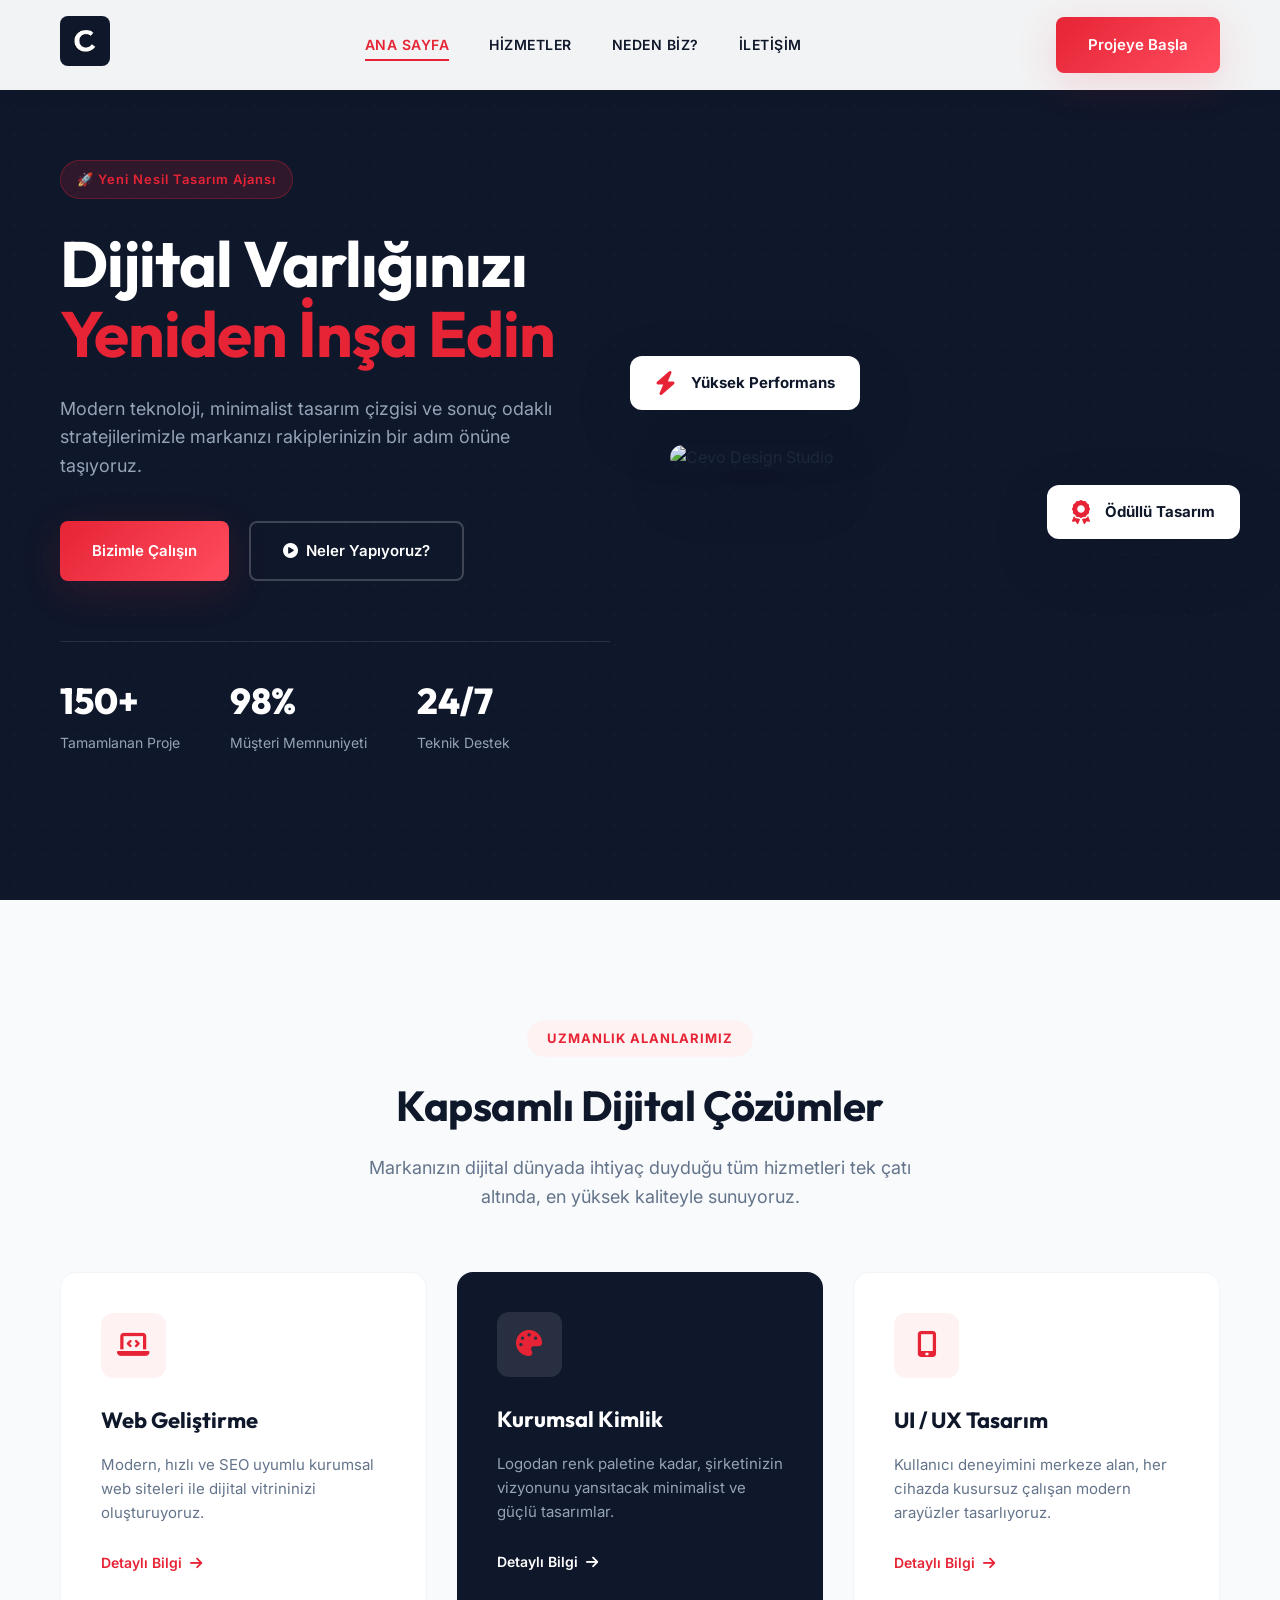
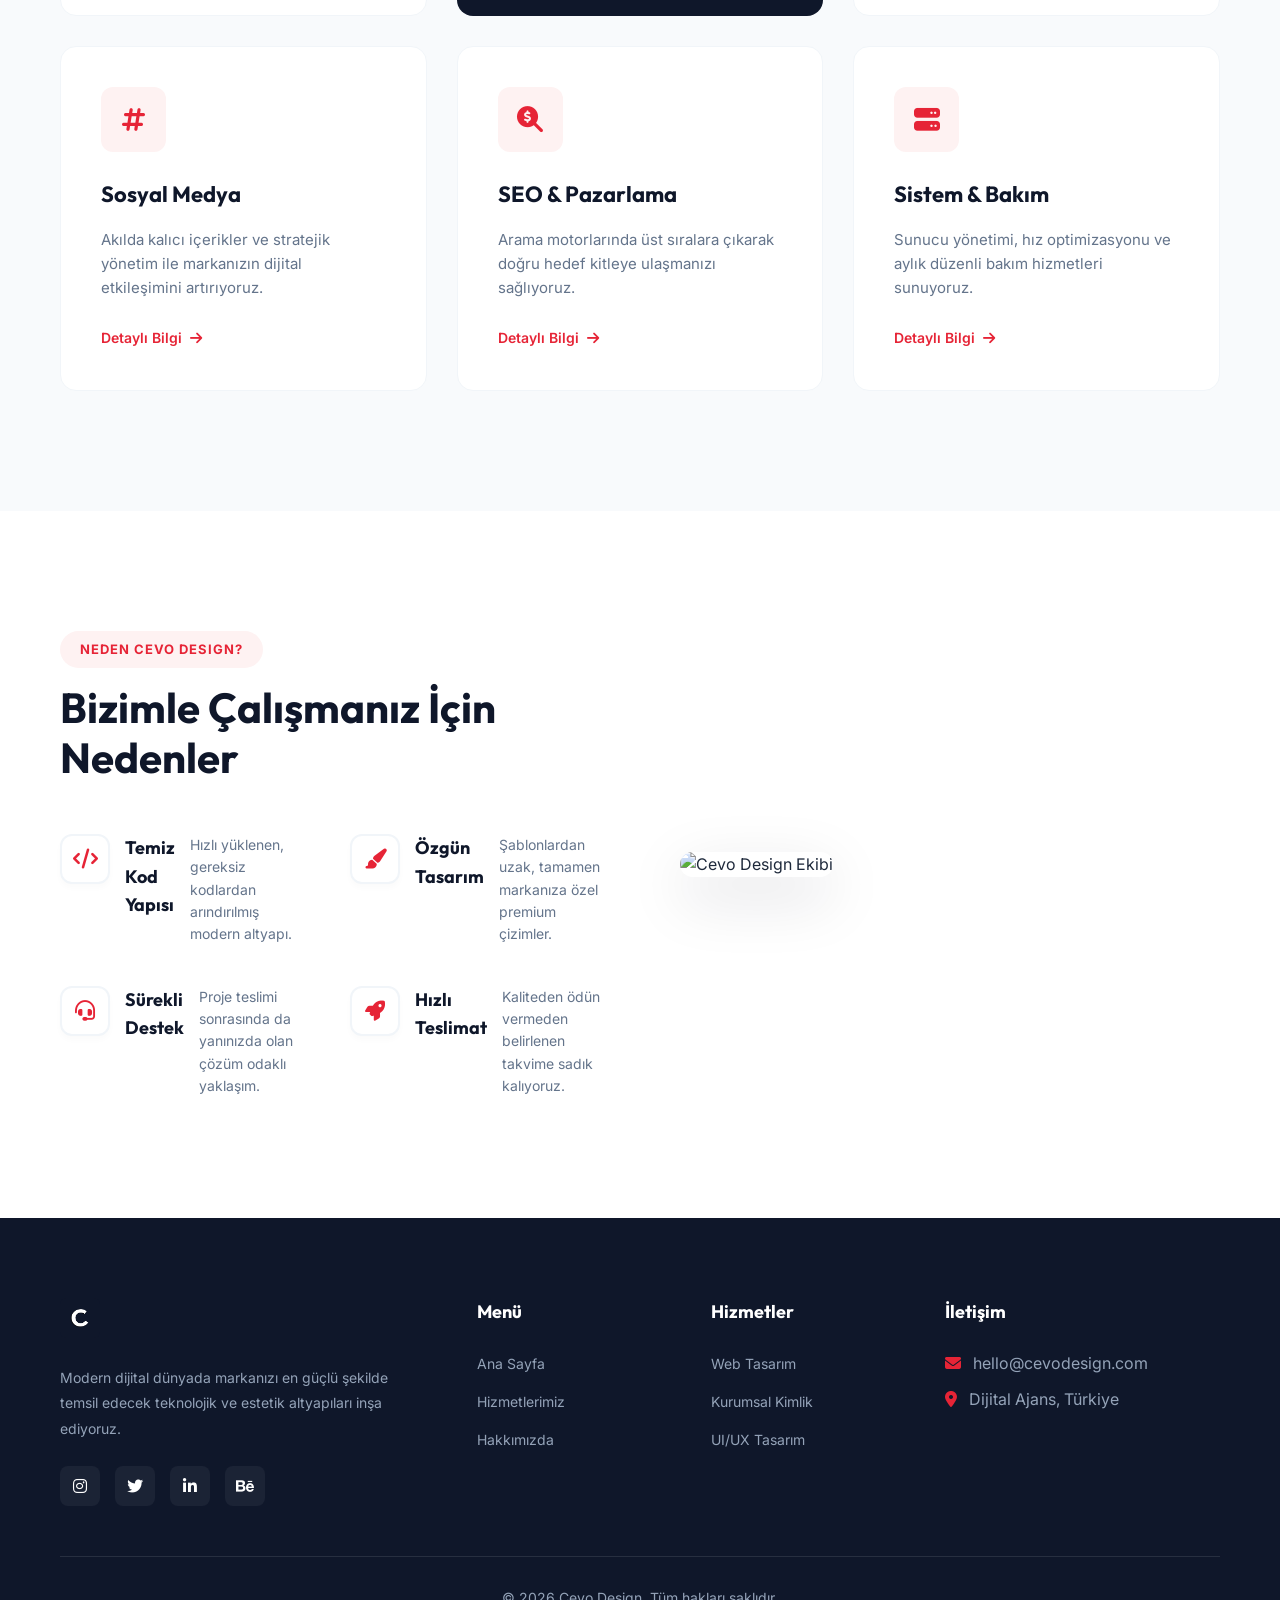
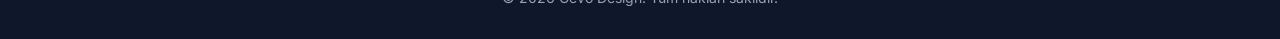
==== commit c4ef43de: "index.html" ====
--- a/index.html
+++ b/index.html
@@ -3,589 +3,938 @@
 <head>
     <meta charset="UTF-8">
     <meta name="viewport" content="width=device-width, initial-scale=1.0">
-    <title>Cevo Design | Profesyonel Dijital Çözümler</title>
+    <title>Cevo Design | Üst Düzey Dijital Ajans</title>
+    <!-- Google Fonts: Teknoloji ve Tasarım Ajanslarına Uygun Modern Fontlar -->
+    <link href="https://fonts.googleapis.com/css2?family=Inter:wght@300;400;500;600;700&family=Outfit:wght@600;700;800&display=swap" rel="stylesheet">
+    <!-- FontAwesome İkonları -->
+    <link rel="stylesheet" href="https://cdnjs.cloudflare.com/ajax/libs/font-awesome/6.4.0/css/all.min.css">
     
-    <!-- Kurumsal ve modern bir görünüm için Inter fontunu ekliyoruz -->
-    <link rel="preconnect" href="https://fonts.googleapis.com">
-    <link rel="preconnect" href="https://fonts.gstatic.com" crossorigin>
-    <link href="https://fonts.googleapis.com/css2?family=Inter:wght@300;400;500;600;700;800&display=swap" rel="stylesheet">
-
     <style>
-        /* Premium CSS Değişkenleri */
-        :root {
-            --primary-dark: #0f172a;    /* Koyu Lacivert/Siyah tonu */
-            --primary-light: #1e293b;
-            --text-main: #334155;
-            --text-muted: #64748b;
-            --bg-color: #ffffff;
-            --section-bg: #f8fafc;
-            --accent-color: #e62436;    /* Logodaki spesifik Kırmızı */
-            --accent-hover: #cc1b2a;
-            --border-radius: 16px;
-            --transition: all 0.4s cubic-bezier(0.16, 1, 0.3, 1);
-        }
-
-        html {
-            scroll-behavior: smooth;
-        }
-
+        /* ==================== RESET & BASE ==================== */
         * {
             margin: 0;
             padding: 0;
             box-sizing: border-box;
         }
 
+        :root {
+            /* Cevo Design Kırmızı / Koyu Tema */
+            --primary: #e62436; 
+            --primary-dark: #c81c2b;
+            --primary-light: #fef2f2;
+            --secondary: #0f172a; /* Çok koyu lacivert/siyah */
+            --accent: #f59e0b;
+            --dark: #1e293b;
+            --gray: #64748b;
+            --light-gray: #f8fafc;
+            --white: #ffffff;
+            --gradient: linear-gradient(135deg, var(--primary) 0%, #ff4d5e 100%);
+            --shadow: 0 10px 40px rgba(230, 36, 54, 0.15);
+            --shadow-lg: 0 20px 60px rgba(15, 23, 42, 0.15);
+        }
+
+        html {
+            scroll-behavior: smooth;
+        }
+
         body {
-            background-color: var(--bg-color);
-            color: var(--text-main);
-            font-family: 'Inter', sans-serif; /* Yeni premium font */
+            font-family: 'Inter', sans-serif;
+            color: var(--dark);
             line-height: 1.6;
-            -webkit-font-smoothing: antialiased;
-            -moz-osx-font-smoothing: grayscale;
-        }
-
-        /* Yüklenme Animasyonları */
-        @keyframes fadeUp {
-            from { opacity: 0; transform: translateY(30px); }
-            to { opacity: 1; transform: translateY(0); }
-        }
-
-        .animate-fade-up {
-            animation: fadeUp 1s var(--transition) forwards;
-        }
-
-        .delay-1 { animation-delay: 0.1s; }
-        .delay-2 { animation-delay: 0.2s; }
-        .delay-3 { animation-delay: 0.3s; }
-
-        /* Üst Menü (Header) */
-        header {
-            display: flex;
+            overflow-x: hidden;
+            background-color: var(--white);
+        }
+
+        a {
+            text-decoration: none;
+            color: inherit;
+        }
+
+        ul {
+            list-style: none;
+        }
+
+        img {
+            max-width: 100%;
+            height: auto;
+        }
+
+        .container {
+            max-width: 1200px;
+            margin: 0 auto;
+            padding: 0 20px;
+        }
+
+        /* ==================== BUTTONS ==================== */
+        .btn-primary {
+            display: inline-flex;
+            align-items: center;
+            gap: 8px;
+            padding: 16px 32px;
+            background: var(--gradient);
+            color: var(--white);
+            border-radius: 8px;
+            font-weight: 600;
+            font-size: 15px;
+            transition: all 0.3s ease;
+            border: none;
+            cursor: pointer;
+            box-shadow: var(--shadow);
+        }
+
+        .btn-primary:hover {
+            transform: translateY(-3px);
+            box-shadow: 0 15px 30px rgba(230, 36, 54, 0.3);
+        }
+
+        .btn-secondary {
+            display: inline-flex;
+            align-items: center;
+            gap: 8px;
+            padding: 16px 32px;
+            background: transparent;
+            color: var(--white);
+            border-radius: 8px;
+            font-weight: 600;
+            font-size: 15px;
+            transition: all 0.3s ease;
+            border: 2px solid rgba(255,255,255,0.2);
+        }
+
+        .btn-secondary:hover {
+            background: rgba(255,255,255,0.1);
+            border-color: var(--white);
+        }
+
+        /* ==================== NAVBAR ==================== */
+        .navbar {
+            position: fixed;
+            top: 0;
+            left: 0;
+            right: 0;
+            z-index: 1000;
+            background: rgba(255, 255, 255, 0.95);
+            backdrop-filter: blur(10px);
+            box-shadow: 0 2px 20px rgba(0,0,0,0.05);
+            transition: all 0.3s ease;
+        }
+
+        .navbar .container {
+            display: flex;
+            align-items: center;
             justify-content: space-between;
-            align-items: center;
-            padding: 20px 6%;
-            background-color: rgba(255, 255, 255, 0.85);
-            backdrop-filter: blur(12px);
-            -webkit-backdrop-filter: blur(12px);
-            position: fixed;
-            width: 100%;
-            top: 0;
-            z-index: 1000;
-            border-bottom: 1px solid rgba(0, 0, 0, 0.05);
-            transition: var(--transition);
-        }
-
-        .logo-container {
-            display: flex;
-            align-items: center;
-            text-decoration: none;
-        }
-
+            height: 90px;
+            transition: height 0.3s ease;
+        }
+
+        .navbar.scrolled .container {
+            height: 70px;
+        }
+
+        /* Sadece İkonik Logo Tasarımı */
         .logo-img {
-            height: 50px; /* Logo biraz büyütüldü */
+            height: 50px; /* Logonun boyutunu buradan ayarlayabilirsiniz */
             width: auto;
-            background-color: var(--primary-dark); /* Beyaz C harfi için koyu zemin */
-            border-radius: 10px;
-            padding: 6px;
-            box-shadow: 0 4px 12px rgba(230, 36, 54, 0.15);
-            transition: var(--transition);
-        }
-
-        .logo-container:hover .logo-img {
+            background-color: var(--secondary);
+            padding: 5px;
+            border-radius: 8px;
+            transition: transform 0.3s ease;
+        }
+
+        .logo-img:hover {
             transform: scale(1.05);
-            box-shadow: 0 6px 16px rgba(230, 36, 54, 0.25);
-        }
-
-        nav ul {
-            list-style: none;
-            display: flex;
+        }
+
+        .nav-links {
+            display: flex;
+            align-items: center;
             gap: 40px;
-            align-items: center;
-        }
-
-        nav ul li a {
-            text-decoration: none;
-            color: var(--text-main);
-            font-size: 15px;
-            font-weight: 500;
-            transition: var(--transition);
+        }
+
+        .nav-links a {
+            font-weight: 600;
+            font-size: 14px;
+            text-transform: uppercase;
+            letter-spacing: 0.5px;
+            color: var(--secondary);
             position: relative;
-        }
-
-        nav ul li a::after {
+            transition: color 0.3s ease;
+        }
+
+        .nav-links a:hover,
+        .nav-links a.active {
+            color: var(--primary);
+        }
+
+        .nav-links a::after {
             content: '';
             position: absolute;
+            bottom: -8px;
+            left: 0;
             width: 0;
             height: 2px;
-            bottom: -4px;
+            background: var(--primary);
+            transition: width 0.3s ease;
+        }
+
+        .nav-links a:hover::after,
+        .nav-links a.active::after {
+            width: 100%;
+        }
+
+        .mobile-menu-btn {
+            display: none;
+            background: none;
+            border: none;
+            font-size: 24px;
+            color: var(--secondary);
+            cursor: pointer;
+        }
+
+        .mobile-menu {
+            display: none;
+            position: fixed;
+            top: 70px;
             left: 0;
-            background-color: var(--accent-color);
-            transition: var(--transition);
-        }
-
-        nav ul li a:hover {
-            color: var(--primary-dark);
-        }
-
-        nav ul li a:hover::after {
-            width: 100%;
-        }
-
-        .nav-btn {
-            background-color: var(--accent-color);
-            color: #fff !important;
-            padding: 10px 24px;
-            border-radius: 30px;
-        }
-
-        .nav-btn::after { display: none; }
-        .nav-btn:hover {
-            background-color: var(--accent-hover);
-            color: #fff !important;
-            box-shadow: 0 4px 12px rgba(230, 36, 54, 0.2);
-        }
-
-        /* Hero (Ana Karşılama) */
+            right: 0;
+            background: var(--white);
+            padding: 20px;
+            box-shadow: 0 10px 30px rgba(0,0,0,0.1);
+            z-index: 999;
+        }
+
+        .mobile-menu.active {
+            display: block;
+        }
+
+        .mobile-menu ul {
+            display: flex;
+            flex-direction: column;
+            gap: 15px;
+        }
+
+        .mobile-menu a {
+            display: block;
+            padding: 12px 0;
+            font-weight: 600;
+            color: var(--secondary);
+            border-bottom: 1px solid var(--light-gray);
+        }
+
+        /* ==================== HERO SECTION ==================== */
         .hero {
-            padding: 180px 6% 120px;
-            text-align: center;
-            background-color: var(--section-bg);
-            background-image: radial-gradient(circle at 50% -20%, #ffffff 0%, transparent 80%);
+            min-height: 100vh;
+            background: var(--secondary);
+            padding: 160px 0 80px;
             position: relative;
-        }
-
+            overflow: hidden;
+        }
+
+        /* Teknoloji hissiyatı veren arkaplan deseni */
         .hero::before {
             content: '';
             position: absolute;
             top: 0; left: 0; right: 0; bottom: 0;
-            background-image: 
-                radial-gradient(circle at 15% 50%, rgba(230, 36, 54, 0.03), transparent 25%),
-                radial-gradient(circle at 85% 30%, rgba(15, 23, 42, 0.03), transparent 25%);
-            z-index: 0;
-        }
-
-        .hero-content {
+            background-image: radial-gradient(rgba(255, 255, 255, 0.1) 1px, transparent 1px);
+            background-size: 30px 30px;
+            opacity: 0.2;
+        }
+
+        .hero .container {
+            display: grid;
+            grid-template-columns: 1fr 1fr;
+            gap: 60px;
+            align-items: center;
             position: relative;
-            z-index: 1;
-            max-width: 900px;
-            margin: 0 auto;
-        }
-
-        .hero h1 {
+            z-index: 2;
+        }
+
+        .badge {
+            display: inline-block;
+            padding: 8px 16px;
+            background: rgba(230, 36, 54, 0.15);
+            color: var(--primary);
+            border: 1px solid rgba(230, 36, 54, 0.3);
+            border-radius: 50px;
+            font-size: 13px;
+            font-weight: 600;
+            letter-spacing: 1px;
+            margin-bottom: 30px;
+        }
+
+        .hero-content h1 {
+            font-family: 'Outfit', sans-serif;
             font-size: 64px;
+            line-height: 1.1;
+            color: var(--white);
+            margin-bottom: 25px;
+            letter-spacing: -1px;
+        }
+
+        .gradient-text {
+            color: var(--primary);
+        }
+
+        .hero-content p {
+            font-size: 18px;
+            color: #94a3b8;
+            margin-bottom: 40px;
+            max-width: 500px;
+        }
+
+        .hero-buttons {
+            display: flex;
+            gap: 20px;
+            margin-bottom: 60px;
+        }
+
+        .hero-stats {
+            display: flex;
+            gap: 50px;
+            border-top: 1px solid rgba(255,255,255,0.1);
+            padding-top: 30px;
+        }
+
+        .stat-number {
+            display: block;
+            font-size: 36px;
             font-weight: 800;
-            color: var(--primary-dark);
-            margin-bottom: 24px;
-            line-height: 1.15;
-            letter-spacing: -1.5px;
-            opacity: 0;
-        }
-
-        .hero h1 span {
-            color: var(--accent-color);
+            color: var(--white);
+            font-family: 'Outfit', sans-serif;
+        }
+
+        .stat-label {
+            font-size: 14px;
+            color: #94a3b8;
+        }
+
+        .hero-image {
             position: relative;
-            display: inline-block;
-        }
-
-        .hero p {
-            font-size: 20px;
-            color: var(--text-muted);
-            max-width: 600px;
-            margin: 0 auto 40px;
-            font-weight: 400;
-            opacity: 0;
-        }
-
-        .btn {
-            display: inline-flex;
-            align-items: center;
-            gap: 10px;
-            padding: 18px 40px;
-            background-color: var(--primary-dark);
-            color: #fff;
-            text-decoration: none;
-            font-weight: 500;
-            font-size: 16px;
-            border-radius: 50px;
-            transition: var(--transition);
-            box-shadow: 0 10px 25px rgba(15, 23, 42, 0.15);
-            opacity: 0;
-        }
-
-        .btn:hover {
-            transform: translateY(-4px);
-            box-shadow: 0 15px 35px rgba(15, 23, 42, 0.25);
-            background-color: var(--accent-color);
-        }
-
-        /* Bölüm Başlıkları */
+        }
+
+        .hero-image img {
+            border-radius: 16px;
+            box-shadow: var(--shadow-lg);
+        }
+
+        .floating-card {
+            position: absolute;
+            background: var(--white);
+            padding: 15px 25px;
+            border-radius: 12px;
+            display: flex;
+            align-items: center;
+            gap: 15px;
+            box-shadow: var(--shadow-lg);
+            animation: float 4s ease-in-out infinite;
+        }
+
+        .floating-card i {
+            font-size: 24px;
+            color: var(--primary);
+        }
+
+        .floating-card span {
+            font-weight: 700;
+            font-size: 15px;
+            color: var(--secondary);
+        }
+
+        .card-1 {
+            top: 40px;
+            right: -20px;
+        }
+
+        .card-2 {
+            bottom: 60px;
+            left: -40px;
+            animation-delay: 2s;
+        }
+
+        @keyframes float {
+            0%, 100% { transform: translateY(0); }
+            50% { transform: translateY(-15px); }
+        }
+
+        /* ==================== SECTION STYLES ==================== */
         .section-header {
             text-align: center;
-            margin-bottom: 70px;
-        }
-
-        .section-header .subtitle {
-            color: var(--accent-color);
+            margin-bottom: 60px;
+        }
+
+        .section-badge {
+            display: inline-block;
+            padding: 8px 20px;
+            background: var(--primary-light);
+            color: var(--primary);
+            border-radius: 50px;
+            font-size: 13px;
+            font-weight: 700;
+            letter-spacing: 1px;
+            margin-bottom: 15px;
+        }
+
+        .section-header h2 {
+            font-family: 'Outfit', sans-serif;
+            font-size: 42px;
+            color: var(--secondary);
+            margin-bottom: 15px;
+            letter-spacing: -0.5px;
+        }
+
+        .section-header p {
+            font-size: 18px;
+            color: var(--gray);
+            max-width: 600px;
+            margin: 0 auto;
+        }
+
+        /* ==================== SERVICES ==================== */
+        .services-preview {
+            padding: 120px 0;
+            background: var(--light-gray);
+        }
+
+        .services-grid {
+            display: grid;
+            grid-template-columns: repeat(3, 1fr);
+            gap: 30px;
+        }
+
+        .service-card {
+            background: var(--white);
+            padding: 40px;
+            border-radius: 16px;
+            transition: all 0.4s ease;
+            position: relative;
+            overflow: hidden;
+            border: 1px solid #f1f5f9;
+        }
+
+        .service-card::before {
+            content: '';
+            position: absolute;
+            top: 0; left: 0;
+            width: 100%; height: 3px;
+            background: var(--gradient);
+            transform: scaleX(0);
+            transform-origin: left;
+            transition: transform 0.4s ease;
+        }
+
+        .service-card:hover {
+            transform: translateY(-10px);
+            box-shadow: 0 20px 40px rgba(0,0,0,0.06);
+        }
+
+        .service-card:hover::before {
+            transform: scaleX(1);
+        }
+
+        .service-card.featured {
+            background: var(--secondary);
+            color: var(--white);
+            border: none;
+        }
+
+        .service-card.featured h3 {
+            color: var(--white);
+        }
+
+        .service-card.featured p {
+            color: #94a3b8;
+        }
+
+        .service-icon {
+            width: 65px;
+            height: 65px;
+            background: var(--primary-light);
+            border-radius: 12px;
+            display: flex;
+            align-items: center;
+            justify-content: center;
+            margin-bottom: 25px;
+        }
+
+        .service-card.featured .service-icon {
+            background: rgba(255,255,255,0.1);
+        }
+
+        .service-icon i {
+            font-size: 26px;
+            color: var(--primary);
+        }
+
+        .service-card h3 {
+            font-family: 'Outfit', sans-serif;
+            font-size: 22px;
+            margin-bottom: 15px;
+            color: var(--secondary);
+        }
+
+        .service-card p {
+            font-size: 15px;
+            color: var(--gray);
+            margin-bottom: 25px;
+        }
+
+        .learn-more {
+            display: inline-flex;
+            align-items: center;
+            gap: 8px;
+            color: var(--primary);
             font-weight: 600;
             font-size: 14px;
-            text-transform: uppercase;
-            letter-spacing: 2px;
+            transition: gap 0.3s ease;
+        }
+
+        .learn-more:hover {
+            gap: 12px;
+        }
+
+        /* ==================== WHY US ==================== */
+        .why-us {
+            padding: 120px 0;
+            background: var(--white);
+        }
+
+        .why-us .container {
+            display: grid;
+            grid-template-columns: 1fr 1fr;
+            gap: 80px;
+            align-items: center;
+        }
+
+        .why-us-content h2 {
+            font-family: 'Outfit', sans-serif;
+            font-size: 42px;
+            color: var(--secondary);
+            margin-bottom: 50px;
+            line-height: 1.2;
+        }
+
+        .features-grid {
+            display: grid;
+            grid-template-columns: repeat(2, 1fr);
+            gap: 40px;
+        }
+
+        .feature {
+            display: flex;
+            gap: 15px;
+        }
+
+        .feature-icon {
+            width: 50px;
+            height: 50px;
+            min-width: 50px;
+            background: var(--white);
+            border: 2px solid #f1f5f9;
+            border-radius: 12px;
+            display: flex;
+            align-items: center;
+            justify-content: center;
+            box-shadow: 0 4px 6px rgba(0,0,0,0.02);
+        }
+
+        .feature-icon i {
+            font-size: 20px;
+            color: var(--primary);
+        }
+
+        .feature h4 {
+            font-family: 'Outfit', sans-serif;
+            font-size: 18px;
+            color: var(--secondary);
+            margin-bottom: 5px;
+        }
+
+        .feature p {
+            font-size: 14px;
+            color: var(--gray);
+        }
+
+        .why-us-image img {
+            border-radius: 16px;
+            box-shadow: var(--shadow-lg);
+        }
+
+        /* ==================== FOOTER ==================== */
+        .footer {
+            background: var(--secondary);
+            padding: 80px 0 30px;
+            color: #94a3b8;
+        }
+
+        .footer-grid {
+            display: grid;
+            grid-template-columns: 2fr 1fr 1fr 1.5fr;
+            gap: 50px;
+            margin-bottom: 50px;
+        }
+
+        .footer-brand p {
+            font-size: 14px;
+            line-height: 1.8;
+            margin-bottom: 25px;
+            margin-top: 20px;
+        }
+
+        .social-links {
+            display: flex;
+            gap: 15px;
+        }
+
+        .social-links a {
+            width: 40px;
+            height: 40px;
+            background: rgba(255,255,255,0.05);
+            border-radius: 8px;
+            display: flex;
+            align-items: center;
+            justify-content: center;
+            transition: all 0.3s ease;
+            color: var(--white);
+        }
+
+        .social-links a:hover {
+            background: var(--primary);
+            transform: translateY(-3px);
+        }
+
+        .footer-links h4,
+        .footer-contact h4 {
+            color: var(--white);
+            font-family: 'Outfit', sans-serif;
+            font-size: 18px;
+            margin-bottom: 25px;
+        }
+
+        .footer-links ul li {
             margin-bottom: 12px;
-            display: block;
-        }
-
-        .section-header h2 {
-            font-size: 40px;
-            color: var(--primary-dark);
-            font-weight: 800;
-            letter-spacing: -1px;
-        }
-
-        /* Hizmetler Bölümü */
-        .services {
-            padding: 120px 6%;
-            background-color: var(--bg-color);
-        }
-
-        .services-grid {
-            display: grid;
-            grid-template-columns: repeat(auto-fit, minmax(320px, 1fr));
-            gap: 40px;
-            max-width: 1200px;
-            margin: 0 auto;
-        }
-
-        .service-card {
-            background: #fff;
-            padding: 50px 40px;
-            border-radius: var(--border-radius);
-            border: 1px solid rgba(0,0,0,0.04);
-            transition: var(--transition);
-            box-shadow: 0 10px 30px rgba(0,0,0,0.02);
-            display: flex;
-            flex-direction: column;
-            align-items: flex-start;
-        }
-
-        .service-icon {
-            width: 60px;
-            height: 60px;
-            background-color: rgba(230, 36, 54, 0.08);
-            border-radius: 14px;
-            display: flex;
-            align-items: center;
-            justify-content: center;
-            margin-bottom: 25px;
-            color: var(--accent-color);
-            transition: var(--transition);
-        }
-
-        .service-card:hover {
-            transform: translateY(-10px);
-            box-shadow: 0 20px 40px rgba(0,0,0,0.08);
-            border-color: rgba(230, 36, 54, 0.1);
-        }
-
-        .service-card:hover .service-icon {
-            background-color: var(--accent-color);
-            color: #fff;
-        }
-
-        .service-card h3 {
-            font-size: 22px;
-            color: var(--primary-dark);
-            margin-bottom: 16px;
-            font-weight: 700;
-        }
-
-        .service-card p {
-            color: var(--text-muted);
-            font-size: 16px;
-            line-height: 1.7;
-        }
-
-        /* Müşteri Yorumları */
-        .testimonials {
-            padding: 120px 6%;
-            background-color: var(--section-bg);
-        }
-
-        .testimonials-grid {
-            display: grid;
-            grid-template-columns: repeat(auto-fit, minmax(320px, 1fr));
-            gap: 40px;
-            max-width: 1200px;
-            margin: 0 auto;
-        }
-
-        .testimonial-card {
-            background: #fff;
-            padding: 50px 40px;
-            border-radius: var(--border-radius);
-            box-shadow: 0 10px 40px rgba(0,0,0,0.03);
-            border: 1px solid rgba(0,0,0,0.02);
-            position: relative;
-        }
-
-        .quote-icon {
-            position: absolute;
-            top: 40px;
-            right: 40px;
-            opacity: 0.05;
-            width: 60px;
-            height: 60px;
-        }
-
-        .stars {
-            color: #fbbf24;
-            font-size: 18px;
-            margin-bottom: 24px;
-            display: flex;
-            gap: 4px;
-        }
-
-        .quote {
-            font-size: 17px;
-            font-style: italic;
-            margin-bottom: 30px;
-            color: var(--text-main);
-            line-height: 1.8;
-            position: relative;
-            z-index: 1;
-        }
-
-        .client-info {
-            display: flex;
-            align-items: center;
-            gap: 16px;
-            border-top: 1px solid #f1f5f9;
-            padding-top: 24px;
-        }
-
-        .client-avatar {
-            width: 54px;
-            height: 54px;
-            background-color: var(--primary-dark);
-            color: #fff;
-            border-radius: 50%;
-            display: flex;
-            align-items: center;
-            justify-content: center;
-            font-weight: 600;
-            font-size: 20px;
-        }
-
-        .client-details h4 {
-            color: var(--primary-dark);
-            font-size: 16px;
-            font-weight: 700;
-            margin-bottom: 2px;
-        }
-
-        .client-details p {
+        }
+
+        .footer-links a {
             font-size: 14px;
-            color: var(--text-muted);
-        }
-
-        /* Footer */
-        footer {
-            background-color: var(--primary-dark);
-            color: #94a3b8;
-            padding: 60px 6% 40px;
-        }
-
-        .footer-content {
-            max-width: 1200px;
-            margin: 0 auto;
-            display: flex;
-            justify-content: space-between;
-            align-items: center;
-            border-bottom: 1px solid rgba(255,255,255,0.1);
-            padding-bottom: 40px;
-            margin-bottom: 40px;
-        }
-
-        .footer-brand .logo-img {
-            background-color: transparent;
-            box-shadow: none;
-            padding: 0;
-            margin-bottom: 15px;
-        }
-
-        .footer-text {
-            font-size: 15px;
-            max-width: 300px;
+            transition: color 0.3s ease;
+        }
+
+        .footer-links a:hover {
+            color: var(--primary);
         }
 
         .footer-bottom {
+            border-top: 1px solid rgba(255,255,255,0.1);
+            padding-top: 30px;
             text-align: center;
             font-size: 14px;
         }
 
-        .footer-bottom span {
-            color: #fff;
+        /* ==================== ANIMATIONS ==================== */
+        .animate {
+            opacity: 1 !important;
+            transform: translateY(0) !important;
+        }
+
+        /* ==================== RESPONSIVE ==================== */
+        @media (max-width: 1024px) {
+            .hero .container,
+            .why-us .container {
+                grid-template-columns: 1fr;
+                gap: 50px;
+            }
+            .hero-image { display: none; }
+            .services-grid { grid-template-columns: repeat(2, 1fr); }
+            .footer-grid { grid-template-columns: repeat(2, 1fr); }
         }
 
         @media (max-width: 768px) {
-            header {
-                padding: 15px 5%;
-            }
-            nav ul {
-                display: none; /* Mobilde menüyü gizliyoruz, basitlik için */
-            }
-            .hero {
-                padding: 150px 5% 80px;
-            }
-            .hero h1 {
-                font-size: 42px;
-            }
-            .section-header h2 {
-                font-size: 32px;
-            }
-            .footer-content {
-                flex-direction: column;
-                text-align: center;
-                gap: 30px;
-            }
-            .footer-text {
-                margin: 0 auto;
-            }
+            .nav-links, .navbar .btn-primary { display: none; }
+            .mobile-menu-btn { display: block; }
+            .hero-content h1 { font-size: 42px; }
+            .services-grid, .features-grid { grid-template-columns: 1fr; }
+            .footer-grid { grid-template-columns: 1fr; gap: 40px; }
+            .hero-stats { flex-wrap: wrap; gap: 30px; }
         }
     </style>
 </head>
 <body>
 
-    <!-- Üst Menü -->
-    <header>
-        <!-- Logo yazısı kaldırıldı, sadece görsel kaldı -->
-        <a href="#" class="logo-container">
-            <img src="Logo transparent_2.png" alt="Cevo Design Logo" class="logo-img" onerror="this.style.display='none'">
-        </a>
-        <nav>
-            <ul>
-                <li><a href="#hizmetler">Hizmetlerimiz</a></li>
-                <li><a href="#referanslar">Yorumlar</a></li>
-                <li><a href="#iletisim" class="nav-btn">İletişime Geç</a></li>
+    <!-- Navigation -->
+    <nav class="navbar">
+        <div class="container">
+            <a href="#" class="logo">
+                <img src="Logo transparent_2.png" alt="Cevo Design" class="logo-img">
+            </a>
+            <ul class="nav-links">
+                <li><a href="#home" class="active">Ana Sayfa</a></li>
+                <li><a href="#services">Hizmetler</a></li>
+                <li><a href="#why-us">Neden Biz?</a></li>
+                <li><a href="#contact">İletişim</a></li>
             </ul>
-        </nav>
-    </header>
-
-    <!-- Ana Ekran -->
-    <section class="hero">
-        <div class="hero-content">
-            <h1 class="animate-fade-up">Dijital Varlığınızı<br><span>Yeniden Tasarlıyoruz</span></h1>
-            <p class="animate-fade-up delay-1">Estetik, minimalist ve amaca hizmet eden profesyonel tasarımlarla markanızı rakiplerinizin bir adım önüne taşıyoruz.</p>
-            <a href="#iletisim" class="btn animate-fade-up delay-2">
-                Projeye Başlayalım
-                <!-- Modern bir ok ikonu -->
-                <svg width="20" height="20" viewBox="0 0 24 24" fill="none" stroke="currentColor" stroke-width="2" stroke-linecap="round" stroke-linejoin="round"><line x1="5" y1="12" x2="19" y2="12"></line><polyline points="12 5 19 12 12 19"></polyline></svg>
-            </a>
+            <a href="#contact" class="btn-primary">Projeye Başla</a>
+            <button class="mobile-menu-btn">
+                <i class="fas fa-bars"></i>
+            </button>
         </div>
-    </section>
-
-    <!-- Hizmetler -->
-    <section id="hizmetler" class="services">
-        <div class="section-header">
-            <span class="subtitle">Uzmanlık Alanlarımız</span>
-            <h2>Neler Yapıyoruz?</h2>
-        </div>
-        
-        <div class="services-grid">
-            <div class="service-card">
-                <div class="service-icon">
-                    <svg width="28" height="28" viewBox="0 0 24 24" fill="none" stroke="currentColor" stroke-width="2" stroke-linecap="round" stroke-linejoin="round"><rect x="2" y="3" width="20" height="14" rx="2" ry="2"></rect><line x1="8" y1="21" x2="16" y2="21"></line><line x1="12" y1="17" x2="12" y2="21"></line></svg>
-                </div>
-                <h3>Web Arayüz (UI/UX)</h3>
-                <p>Kullanıcı deneyimini merkeze alan, hızlı, modern ve her cihaza kusursuz uyum sağlayan premium web tasarımları geliştiriyoruz.</p>
+    </nav>
+
+    <!-- Mobile Menu -->
+    <div class="mobile-menu">
+        <ul>
+            <li><a href="#home">Ana Sayfa</a></li>
+            <li><a href="#services">Hizmetler</a></li>
+            <li><a href="#why-us">Neden Biz?</a></li>
+            <li><a href="#contact">İletişim</a></li>
+        </ul>
+    </div>
+
+    <!-- Hero Section -->
+    <section id="home" class="hero">
+        <div class="container">
+            <div class="hero-content">
+                <span class="badge">🚀 Yeni Nesil Tasarım Ajansı</span>
+                <h1>Dijital Varlığınızı<br><span class="gradient-text">Yeniden İnşa Edin</span></h1>
+                <p>Modern teknoloji, minimalist tasarım çizgisi ve sonuç odaklı stratejilerimizle markanızı rakiplerinizin bir adım önüne taşıyoruz.</p>
+                <div class="hero-buttons">
+                    <a href="#contact" class="btn-primary">Bizimle Çalışın</a>
+                    <a href="#services" class="btn-secondary">
+                        <i class="fas fa-play-circle"></i> Neler Yapıyoruz?
+                    </a>
+                </div>
+                <div class="hero-stats">
+                    <div class="stat">
+                        <span class="stat-number">150+</span>
+                        <span class="stat-label">Tamamlanan Proje</span>
+                    </div>
+                    <div class="stat">
+                        <span class="stat-number">98%</span>
+                        <span class="stat-label">Müşteri Memnuniyeti</span>
+                    </div>
+                    <div class="stat">
+                        <span class="stat-number">24/7</span>
+                        <span class="stat-label">Teknik Destek</span>
+                    </div>
+                </div>
             </div>
-            
-            <div class="service-card">
-                <div class="service-icon">
-                    <svg width="28" height="28" viewBox="0 0 24 24" fill="none" stroke="currentColor" stroke-width="2" stroke-linecap="round" stroke-linejoin="round"><path d="M20 21v-2a4 4 0 0 0-4-4H8a4 4 0 0 0-4 4v2"></path><circle cx="12" cy="7" r="4"></circle></svg>
-                </div>
-                <h3>Kurumsal Kimlik</h3>
-                <p>Logodan renk paletine kadar, şirketinizin vizyonunu en doğru şekilde yansıtacak minimalist ve güçlü marka kimlikleri yaratıyoruz.</p>
-            </div>
-
-            <div class="service-card">
-                <div class="service-icon">
-                    <svg width="28" height="28" viewBox="0 0 24 24" fill="none" stroke="currentColor" stroke-width="2" stroke-linecap="round" stroke-linejoin="round"><rect x="2" y="2" width="20" height="20" rx="5" ry="5"></rect><path d="M16 11.37A4 4 0 1 1 12.63 8 4 4 0 0 1 16 11.37z"></path><line x1="17.5" y1="6.5" x2="17.51" y2="6.5"></line></svg>
-                </div>
-                <h3>Sosyal Medya Tasarımı</h3>
-                <p>Markanızın dijital dilini oluşturuyor, akılda kalıcı ve etkileşim odaklı profesyonel sosyal medya görselleri tasarlıyoruz.</p>
+            <div class="hero-image">
+                <div class="hero-image-wrapper">
+                    <!-- Profesyonel bir ajans çalışma ortamı görseli -->
+                    <img src="https://images.unsplash.com/photo-1498050108023-c5249f4df085?w=800&h=700&fit=crop" alt="Cevo Design Studio">
+                    <div class="floating-card card-1">
+                        <i class="fas fa-award"></i>
+                        <span>Ödüllü Tasarım</span>
+                    </div>
+                    <div class="floating-card card-2">
+                        <i class="fas fa-bolt"></i>
+                        <span>Yüksek Performans</span>
+                    </div>
+                </div>
             </div>
         </div>
     </section>
 
-    <!-- Müşteri Yorumları -->
-    <section id="referanslar" class="testimonials">
-        <div class="section-header">
-            <span class="subtitle">Başarı Hikayeleri</span>
-            <h2>Müşterilerimiz Ne Diyor?</h2>
-        </div>
-
-        <div class="testimonials-grid">
-            <!-- Yorum 1 -->
-            <div class="testimonial-card">
-                <svg class="quote-icon" viewBox="0 0 24 24" fill="currentColor"><path d="M14.017 21v-7.391c0-5.704 3.731-9.57 8.983-10.609l.995 2.151c-2.432.917-3.995 3.638-3.995 5.849h4v10h-9.983zm-14.017 0v-7.391c0-5.704 3.748-9.57 9-10.609l.996 2.151c-2.433.917-3.996 3.638-3.996 5.849h3.983v10h-9.983z"/></svg>
-                <div class="stars">★★★★★</div>
-                <p class="quote">"Cevo Design ile çalışmak markamız için bir dönüm noktası oldu. İstediklerimizi harfiyen anladılar ve ortaya beklediğimizden çok daha premium bir iş çıktı."</p>
-                <div class="client-info">
-                    <div class="client-avatar">A</div>
-                    <div class="client-details">
-                        <h4>Ahmet Yılmaz</h4>
-                        <p>Kurucu, TechNova Yazılım</p>
-                    </div>
-                </div>
+    <!-- Services Section -->
+    <section id="services" class="services-preview">
+        <div class="container">
+            <div class="section-header">
+                <span class="section-badge">UZMANLIK ALANLARIMIZ</span>
+                <h2>Kapsamlı Dijital Çözümler</h2>
+                <p>Markanızın dijital dünyada ihtiyaç duyduğu tüm hizmetleri tek çatı altında, en yüksek kaliteyle sunuyoruz.</p>
             </div>
-
-            <!-- Yorum 2 -->
-            <div class="testimonial-card">
-                <svg class="quote-icon" viewBox="0 0 24 24" fill="currentColor"><path d="M14.017 21v-7.391c0-5.704 3.731-9.57 8.983-10.609l.995 2.151c-2.432.917-3.995 3.638-3.995 5.849h4v10h-9.983zm-14.017 0v-7.391c0-5.704 3.748-9.57 9-10.609l.996 2.151c-2.433.917-3.996 3.638-3.996 5.849h3.983v10h-9.983z"/></svg>
-                <div class="stars">★★★★★</div>
-                <p class="quote">"Arayüz tasarımımız için aradığımız o sade, temiz ve vurucu çizgiyi tam anlamıyla yansıttılar. İletişimleri oldukça hızlı ve çözüm odaklıydı."</p>
-                <div class="client-info">
-                    <div class="client-avatar">E</div>
-                    <div class="client-details">
-                        <h4>Elif Berker</h4>
-                        <p>Pazarlama Müdürü, Lumina Mimarlık</p>
-                    </div>
-                </div>
-            </div>
-
-            <!-- Yorum 3 -->
-            <div class="testimonial-card">
-                <svg class="quote-icon" viewBox="0 0 24 24" fill="currentColor"><path d="M14.017 21v-7.391c0-5.704 3.731-9.57 8.983-10.609l.995 2.151c-2.432.917-3.995 3.638-3.995 5.849h4v10h-9.983zm-14.017 0v-7.391c0-5.704 3.748-9.57 9-10.609l.996 2.151c-2.433.917-3.996 3.638-3.996 5.849h3.983v10h-9.983z"/></svg>
-                <div class="stars">★★★★★</div>
-                <p class="quote">"Sade ama kaliteli bir duruş istiyorduk. Hazırladıkları tasarımlar sayesinde dijital prestijimiz ciddi anlamda arttı. Kesinlikle tavsiye ediyorum."</p>
-                <div class="client-info">
-                    <div class="client-avatar">C</div>
-                    <div class="client-details">
-                        <h4>Caner Korkmaz</h4>
-                        <p>CEO, StartUp Hub Projeleri</p>
-                    </div>
+            <div class="services-grid">
+                <div class="service-card">
+                    <div class="service-icon">
+                        <i class="fas fa-laptop-code"></i>
+                    </div>
+                    <h3>Web Geliştirme</h3>
+                    <p>Modern, hızlı ve SEO uyumlu kurumsal web siteleri ile dijital vitrininizi oluşturuyoruz.</p>
+                    <a href="#contact" class="learn-more">Detaylı Bilgi <i class="fas fa-arrow-right"></i></a>
+                </div>
+                <div class="service-card featured">
+                    <div class="service-icon">
+                        <i class="fas fa-palette"></i>
+                    </div>
+                    <h3>Kurumsal Kimlik</h3>
+                    <p>Logodan renk paletine kadar, şirketinizin vizyonunu yansıtacak minimalist ve güçlü tasarımlar.</p>
+                    <a href="#contact" class="learn-more" style="color:var(--white)">Detaylı Bilgi <i class="fas fa-arrow-right"></i></a>
+                </div>
+                <div class="service-card">
+                    <div class="service-icon">
+                        <i class="fas fa-mobile-alt"></i>
+                    </div>
+                    <h3>UI / UX Tasarım</h3>
+                    <p>Kullanıcı deneyimini merkeze alan, her cihazda kusursuz çalışan modern arayüzler tasarlıyoruz.</p>
+                    <a href="#contact" class="learn-more">Detaylı Bilgi <i class="fas fa-arrow-right"></i></a>
+                </div>
+                <div class="service-card">
+                    <div class="service-icon">
+                        <i class="fas fa-hashtag"></i>
+                    </div>
+                    <h3>Sosyal Medya</h3>
+                    <p>Akılda kalıcı içerikler ve stratejik yönetim ile markanızın dijital etkileşimini artırıyoruz.</p>
+                    <a href="#contact" class="learn-more">Detaylı Bilgi <i class="fas fa-arrow-right"></i></a>
+                </div>
+                <div class="service-card">
+                    <div class="service-icon">
+                        <i class="fas fa-search-dollar"></i>
+                    </div>
+                    <h3>SEO & Pazarlama</h3>
+                    <p>Arama motorlarında üst sıralara çıkarak doğru hedef kitleye ulaşmanızı sağlıyoruz.</p>
+                    <a href="#contact" class="learn-more">Detaylı Bilgi <i class="fas fa-arrow-right"></i></a>
+                </div>
+                <div class="service-card">
+                    <div class="service-icon">
+                        <i class="fas fa-server"></i>
+                    </div>
+                    <h3>Sistem & Bakım</h3>
+                    <p>Sunucu yönetimi, hız optimizasyonu ve aylık düzenli bakım hizmetleri sunuyoruz.</p>
+                    <a href="#contact" class="learn-more">Detaylı Bilgi <i class="fas fa-arrow-right"></i></a>
                 </div>
             </div>
         </div>
     </section>
 
-    <!-- Footer -->
-    <footer id="iletisim">
-        <div class="footer-content">
-            <div class="footer-brand">
-                <img src="Logo transparent_2.png" alt="Cevo Design Logo" class="logo-img" style="height: 40px; filter: brightness(0) invert(1);" onerror="this.style.display='none'">
-                <p class="footer-text">Dijital dünyadaki varlığınızı en estetik ve güçlü şekilde inşa ediyoruz.</p>
+    <!-- Why Choose Us -->
+    <section id="why-us" class="why-us">
+        <div class="container">
+            <div class="why-us-content">
+                <span class="section-badge">NEDEN CEVO DESIGN?</span>
+                <h2>Bizimle Çalışmanız İçin Nedenler</h2>
+                <div class="features-grid">
+                    <div class="feature">
+                        <div class="feature-icon">
+                            <i class="fas fa-code"></i>
+                        </div>
+                        <h4>Temiz Kod Yapısı</h4>
+                        <p>Hızlı yüklenen, gereksiz kodlardan arındırılmış modern altyapı.</p>
+                    </div>
+                    <div class="feature">
+                        <div class="feature-icon">
+                            <i class="fas fa-paint-brush"></i>
+                        </div>
+                        <h4>Özgün Tasarım</h4>
+                        <p>Şablonlardan uzak, tamamen markanıza özel premium çizimler.</p>
+                    </div>
+                    <div class="feature">
+                        <div class="feature-icon">
+                            <i class="fas fa-headset"></i>
+                        </div>
+                        <h4>Sürekli Destek</h4>
+                        <p>Proje teslimi sonrasında da yanınızda olan çözüm odaklı yaklaşım.</p>
+                    </div>
+                    <div class="feature">
+                        <div class="feature-icon">
+                            <i class="fas fa-rocket"></i>
+                        </div>
+                        <h4>Hızlı Teslimat</h4>
+                        <p>Kaliteden ödün vermeden belirlenen takvime sadık kalıyoruz.</p>
+                    </div>
+                </div>
             </div>
-            <div class="footer-contact">
-                <p style="margin-bottom: 8px;"><strong>İletişim</strong></p>
-                <p>hello@cevodesign.com</p>
-                <p>+90 (555) 123 45 67</p>
+            <div class="why-us-image">
+                <img src="https://images.unsplash.com/photo-1522071820081-009f0129c71c?w=600&h=800&fit=crop" alt="Cevo Design Ekibi">
             </div>
         </div>
-        <div class="footer-bottom">
-            <p>&copy; 2026 <span>Cevo Design</span>. Tüm hakları saklıdır.</p>
+    </section>
+
+    <!-- Footer -->
+    <footer id="contact" class="footer">
+        <div class="container">
+            <div class="footer-grid">
+                <div class="footer-brand">
+                    <img src="Logo transparent_2.png" alt="Cevo Design" style="height: 40px; background-color: var(--secondary); padding: 4px; border-radius: 6px;">
+                    <p>Modern dijital dünyada markanızı en güçlü şekilde temsil edecek teknolojik ve estetik altyapıları inşa ediyoruz.</p>
+                    <div class="social-links">
+                        <a href="#"><i class="fab fa-instagram"></i></a>
+                        <a href="#"><i class="fab fa-twitter"></i></a>
+                        <a href="#"><i class="fab fa-linkedin-in"></i></a>
+                        <a href="#"><i class="fab fa-behance"></i></a>
+                    </div>
+                </div>
+                <div class="footer-links">
+                    <h4>Menü</h4>
+                    <ul>
+                        <li><a href="#home">Ana Sayfa</a></li>
+                        <li><a href="#services">Hizmetlerimiz</a></li>
+                        <li><a href="#why-us">Hakkımızda</a></li>
+                    </ul>
+                </div>
+                <div class="footer-links">
+                    <h4>Hizmetler</h4>
+                    <ul>
+                        <li><a href="#">Web Tasarım</a></li>
+                        <li><a href="#">Kurumsal Kimlik</a></li>
+                        <li><a href="#">UI/UX Tasarım</a></li>
+                    </ul>
+                </div>
+                <div class="footer-contact">
+                    <h4>İletişim</h4>
+                    <p style="margin-bottom: 10px;"><i class="fas fa-envelope" style="color:var(--primary); margin-right: 8px;"></i> hello@cevodesign.com</p>
+                    <p><i class="fas fa-map-marker-alt" style="color:var(--primary); margin-right: 8px;"></i> Dijital Ajans, Türkiye</p>
+                </div>
+            </div>
+            <div class="footer-bottom">
+                <p>&copy; 2026 Cevo Design. Tüm hakları saklıdır.</p>
+            </div>
         </div>
     </footer>
 
+    <!-- ETKİLEŞİM VE ANİMASYON SCRİPTLERİ -->
+    <script>
+        // 1. Mobile Menu Toggle
+        const mobileMenuBtn = document.querySelector('.mobile-menu-btn');
+        const mobileMenu = document.querySelector('.mobile-menu');
+
+        if (mobileMenuBtn && mobileMenu) {
+            mobileMenuBtn.addEventListener('click', () => {
+                mobileMenu.classList.toggle('active');
+                const icon = mobileMenuBtn.querySelector('i');
+                icon.classList.toggle('fa-bars');
+                icon.classList.toggle('fa-times');
+            });
+
+            // Linke tıklayınca menüyü kapat
+            mobileMenu.querySelectorAll('a').forEach(link => {
+                link.addEventListener('click', () => {
+                    mobileMenu.classList.remove('active');
+                    mobileMenuBtn.querySelector('i').classList.add('fa-bars');
+                    mobileMenuBtn.querySelector('i').classList.remove('fa-times');
+                });
+            });
+        }
+
+        // 2. Navbar Scroll Effect (Küçülme ve Gölgelenme)
+        const navbar = document.querySelector('.navbar');
+        window.addEventListener('scroll', () => {
+            if (window.scrollY > 50) {
+                navbar.classList.add('scrolled');
+            } else {
+                navbar.classList.remove('scrolled');
+            }
+        });
+
+        // 3. Ekranda Belirme Animasyonu (Scroll Animation)
+        const observerOptions = {
+            threshold: 0.1,
+            rootMargin: '0px 0px -50px 0px'
+        };
+
+        const observer = new IntersectionObserver((entries) => {
+            entries.forEach(entry => {
+                if (entry.isIntersecting) {
+                    entry.target.classList.add('animate');
+                }
+            });
+        }, observerOptions);
+
+        // Animasyon eklenecek öğeleri seç
+        document.querySelectorAll('.service-card, .feature, .hero-content, .hero-image').forEach(el => {
+            el.style.opacity = '0';
+            el.style.transform = 'translateY(30px)';
+            el.style.transition = 'opacity 0.6s ease, transform 0.6s ease';
+            observer.observe(el);
+        });
+    </script>
 </body>
 </html>
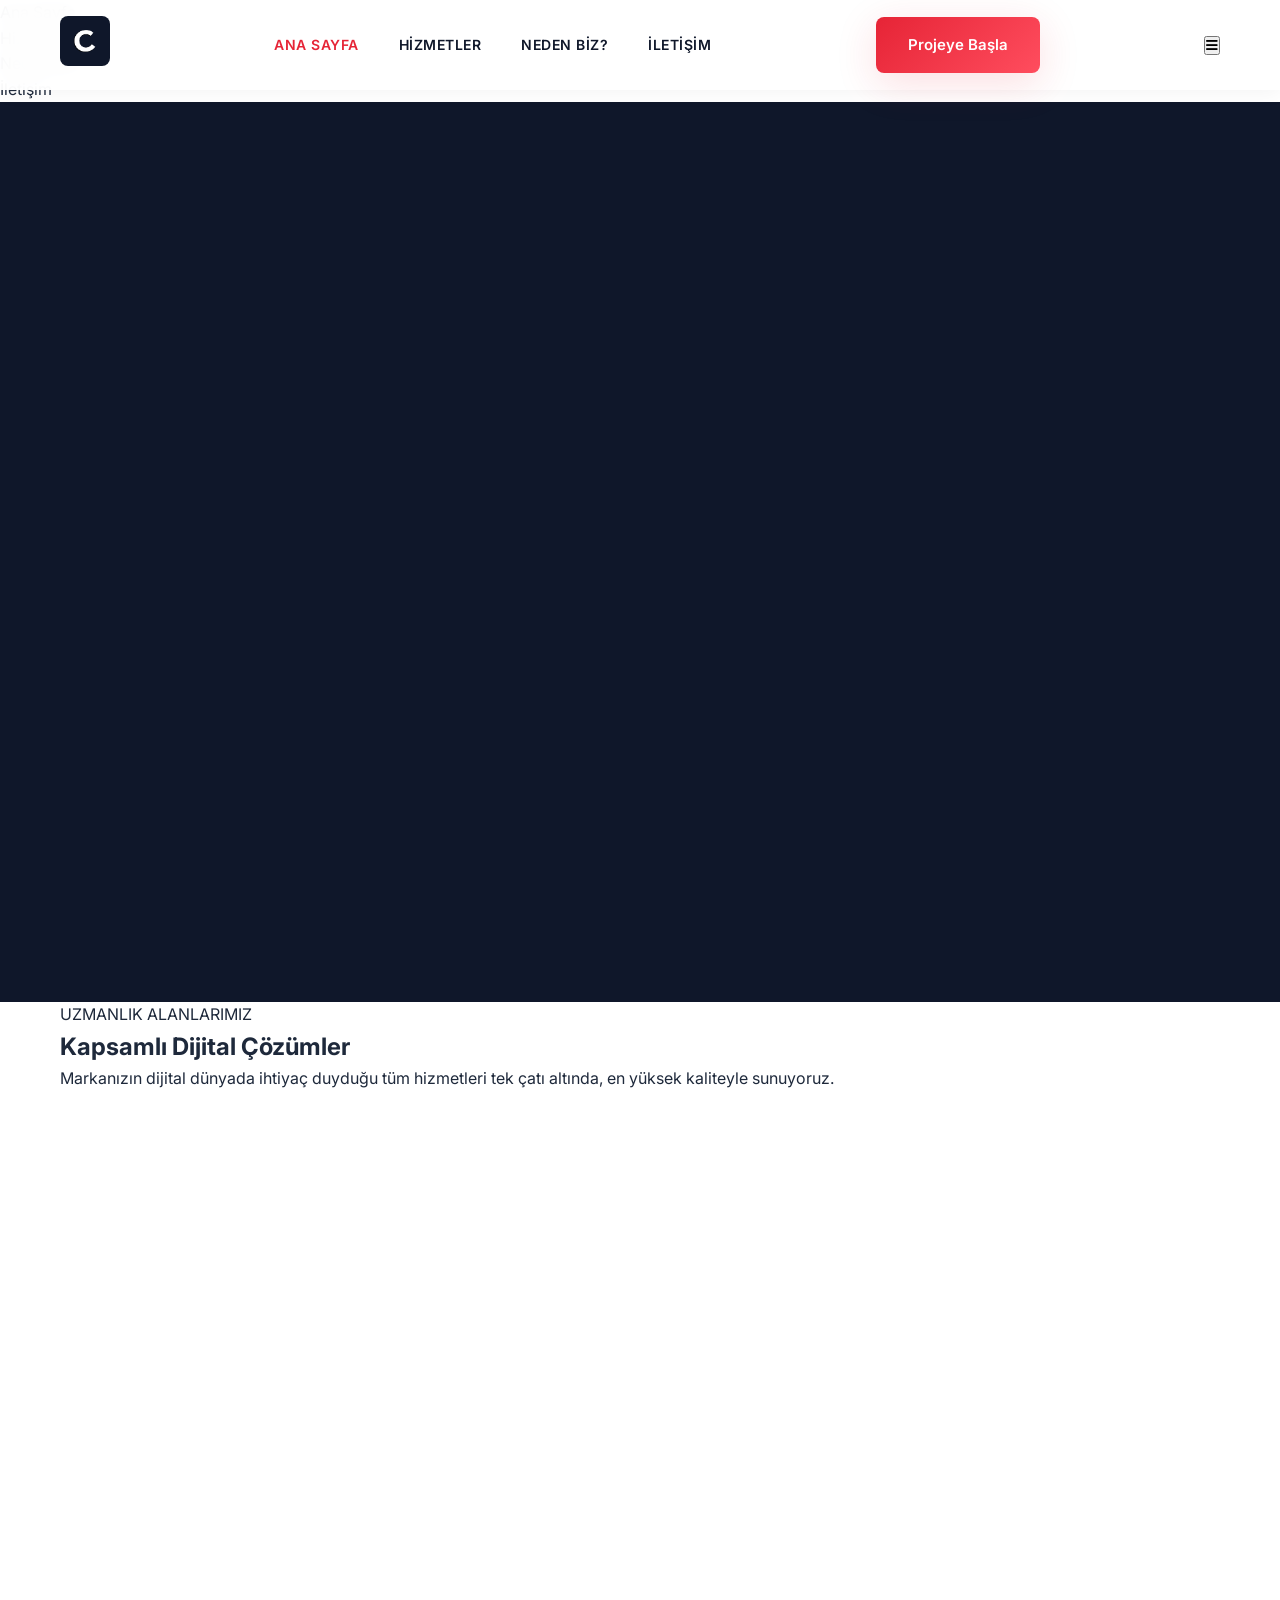
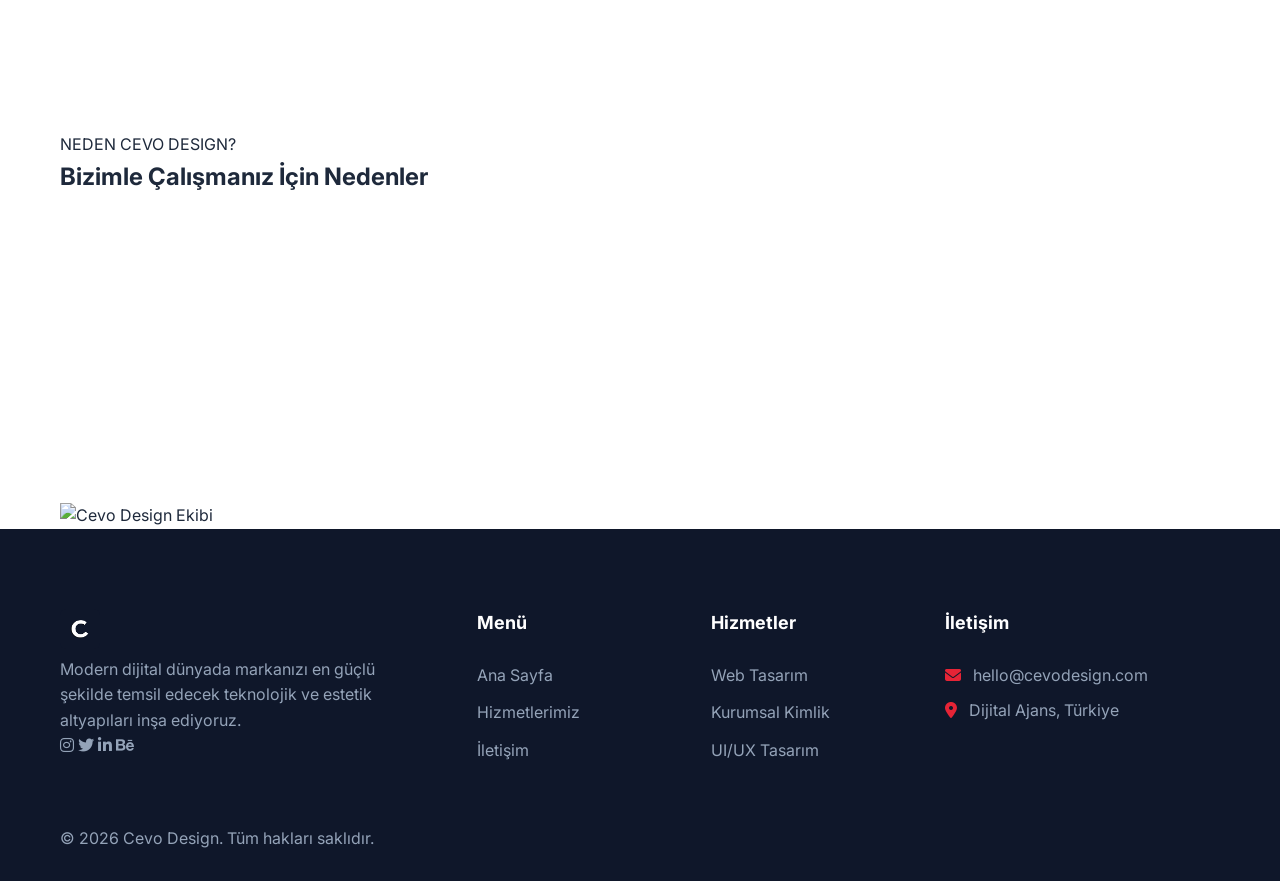
==== commit afec7465: "index.html" ====
--- a/index.html
+++ b/index.html
@@ -4,692 +4,40 @@
     <meta charset="UTF-8">
     <meta name="viewport" content="width=device-width, initial-scale=1.0">
     <title>Cevo Design | Üst Düzey Dijital Ajans</title>
-    <!-- Google Fonts: Teknoloji ve Tasarım Ajanslarına Uygun Modern Fontlar -->
     <link href="https://fonts.googleapis.com/css2?family=Inter:wght@300;400;500;600;700&family=Outfit:wght@600;700;800&display=swap" rel="stylesheet">
-    <!-- FontAwesome İkonları -->
     <link rel="stylesheet" href="https://cdnjs.cloudflare.com/ajax/libs/font-awesome/6.4.0/css/all.min.css">
     
-    <style>
-        /* ==================== RESET & BASE ==================== */
-        * {
-            margin: 0;
-            padding: 0;
-            box-sizing: border-box;
-        }
-
-        :root {
-            /* Cevo Design Kırmızı / Koyu Tema */
-            --primary: #e62436; 
-            --primary-dark: #c81c2b;
-            --primary-light: #fef2f2;
-            --secondary: #0f172a; /* Çok koyu lacivert/siyah */
-            --accent: #f59e0b;
-            --dark: #1e293b;
-            --gray: #64748b;
-            --light-gray: #f8fafc;
-            --white: #ffffff;
-            --gradient: linear-gradient(135deg, var(--primary) 0%, #ff4d5e 100%);
-            --shadow: 0 10px 40px rgba(230, 36, 54, 0.15);
-            --shadow-lg: 0 20px 60px rgba(15, 23, 42, 0.15);
-        }
-
-        html {
-            scroll-behavior: smooth;
-        }
-
-        body {
-            font-family: 'Inter', sans-serif;
-            color: var(--dark);
-            line-height: 1.6;
-            overflow-x: hidden;
-            background-color: var(--white);
-        }
-
-        a {
-            text-decoration: none;
-            color: inherit;
-        }
-
-        ul {
-            list-style: none;
-        }
-
-        img {
-            max-width: 100%;
-            height: auto;
-        }
-
-        .container {
-            max-width: 1200px;
-            margin: 0 auto;
-            padding: 0 20px;
-        }
-
-        /* ==================== BUTTONS ==================== */
-        .btn-primary {
-            display: inline-flex;
-            align-items: center;
-            gap: 8px;
-            padding: 16px 32px;
-            background: var(--gradient);
-            color: var(--white);
-            border-radius: 8px;
-            font-weight: 600;
-            font-size: 15px;
-            transition: all 0.3s ease;
-            border: none;
-            cursor: pointer;
-            box-shadow: var(--shadow);
-        }
-
-        .btn-primary:hover {
-            transform: translateY(-3px);
-            box-shadow: 0 15px 30px rgba(230, 36, 54, 0.3);
-        }
-
-        .btn-secondary {
-            display: inline-flex;
-            align-items: center;
-            gap: 8px;
-            padding: 16px 32px;
-            background: transparent;
-            color: var(--white);
-            border-radius: 8px;
-            font-weight: 600;
-            font-size: 15px;
-            transition: all 0.3s ease;
-            border: 2px solid rgba(255,255,255,0.2);
-        }
-
-        .btn-secondary:hover {
-            background: rgba(255,255,255,0.1);
-            border-color: var(--white);
-        }
-
-        /* ==================== NAVBAR ==================== */
-        .navbar {
-            position: fixed;
-            top: 0;
-            left: 0;
-            right: 0;
-            z-index: 1000;
-            background: rgba(255, 255, 255, 0.95);
-            backdrop-filter: blur(10px);
-            box-shadow: 0 2px 20px rgba(0,0,0,0.05);
-            transition: all 0.3s ease;
-        }
-
-        .navbar .container {
-            display: flex;
-            align-items: center;
-            justify-content: space-between;
-            height: 90px;
-            transition: height 0.3s ease;
-        }
-
-        .navbar.scrolled .container {
-            height: 70px;
-        }
-
-        /* Sadece İkonik Logo Tasarımı */
-        .logo-img {
-            height: 50px; /* Logonun boyutunu buradan ayarlayabilirsiniz */
-            width: auto;
-            background-color: var(--secondary);
-            padding: 5px;
-            border-radius: 8px;
-            transition: transform 0.3s ease;
-        }
-
-        .logo-img:hover {
-            transform: scale(1.05);
-        }
-
-        .nav-links {
-            display: flex;
-            align-items: center;
-            gap: 40px;
-        }
-
-        .nav-links a {
-            font-weight: 600;
-            font-size: 14px;
-            text-transform: uppercase;
-            letter-spacing: 0.5px;
-            color: var(--secondary);
-            position: relative;
-            transition: color 0.3s ease;
-        }
-
-        .nav-links a:hover,
-        .nav-links a.active {
-            color: var(--primary);
-        }
-
-        .nav-links a::after {
-            content: '';
-            position: absolute;
-            bottom: -8px;
-            left: 0;
-            width: 0;
-            height: 2px;
-            background: var(--primary);
-            transition: width 0.3s ease;
-        }
-
-        .nav-links a:hover::after,
-        .nav-links a.active::after {
-            width: 100%;
-        }
-
-        .mobile-menu-btn {
-            display: none;
-            background: none;
-            border: none;
-            font-size: 24px;
-            color: var(--secondary);
-            cursor: pointer;
-        }
-
-        .mobile-menu {
-            display: none;
-            position: fixed;
-            top: 70px;
-            left: 0;
-            right: 0;
-            background: var(--white);
-            padding: 20px;
-            box-shadow: 0 10px 30px rgba(0,0,0,0.1);
-            z-index: 999;
-        }
-
-        .mobile-menu.active {
-            display: block;
-        }
-
-        .mobile-menu ul {
-            display: flex;
-            flex-direction: column;
-            gap: 15px;
-        }
-
-        .mobile-menu a {
-            display: block;
-            padding: 12px 0;
-            font-weight: 600;
-            color: var(--secondary);
-            border-bottom: 1px solid var(--light-gray);
-        }
-
-        /* ==================== HERO SECTION ==================== */
-        .hero {
-            min-height: 100vh;
-            background: var(--secondary);
-            padding: 160px 0 80px;
-            position: relative;
-            overflow: hidden;
-        }
-
-        /* Teknoloji hissiyatı veren arkaplan deseni */
-        .hero::before {
-            content: '';
-            position: absolute;
-            top: 0; left: 0; right: 0; bottom: 0;
-            background-image: radial-gradient(rgba(255, 255, 255, 0.1) 1px, transparent 1px);
-            background-size: 30px 30px;
-            opacity: 0.2;
-        }
-
-        .hero .container {
-            display: grid;
-            grid-template-columns: 1fr 1fr;
-            gap: 60px;
-            align-items: center;
-            position: relative;
-            z-index: 2;
-        }
-
-        .badge {
-            display: inline-block;
-            padding: 8px 16px;
-            background: rgba(230, 36, 54, 0.15);
-            color: var(--primary);
-            border: 1px solid rgba(230, 36, 54, 0.3);
-            border-radius: 50px;
-            font-size: 13px;
-            font-weight: 600;
-            letter-spacing: 1px;
-            margin-bottom: 30px;
-        }
-
-        .hero-content h1 {
-            font-family: 'Outfit', sans-serif;
-            font-size: 64px;
-            line-height: 1.1;
-            color: var(--white);
-            margin-bottom: 25px;
-            letter-spacing: -1px;
-        }
-
-        .gradient-text {
-            color: var(--primary);
-        }
-
-        .hero-content p {
-            font-size: 18px;
-            color: #94a3b8;
-            margin-bottom: 40px;
-            max-width: 500px;
-        }
-
-        .hero-buttons {
-            display: flex;
-            gap: 20px;
-            margin-bottom: 60px;
-        }
-
-        .hero-stats {
-            display: flex;
-            gap: 50px;
-            border-top: 1px solid rgba(255,255,255,0.1);
-            padding-top: 30px;
-        }
-
-        .stat-number {
-            display: block;
-            font-size: 36px;
-            font-weight: 800;
-            color: var(--white);
-            font-family: 'Outfit', sans-serif;
-        }
-
-        .stat-label {
-            font-size: 14px;
-            color: #94a3b8;
-        }
-
-        .hero-image {
-            position: relative;
-        }
-
-        .hero-image img {
-            border-radius: 16px;
-            box-shadow: var(--shadow-lg);
-        }
-
-        .floating-card {
-            position: absolute;
-            background: var(--white);
-            padding: 15px 25px;
-            border-radius: 12px;
-            display: flex;
-            align-items: center;
-            gap: 15px;
-            box-shadow: var(--shadow-lg);
-            animation: float 4s ease-in-out infinite;
-        }
-
-        .floating-card i {
-            font-size: 24px;
-            color: var(--primary);
-        }
-
-        .floating-card span {
-            font-weight: 700;
-            font-size: 15px;
-            color: var(--secondary);
-        }
-
-        .card-1 {
-            top: 40px;
-            right: -20px;
-        }
-
-        .card-2 {
-            bottom: 60px;
-            left: -40px;
-            animation-delay: 2s;
-        }
-
-        @keyframes float {
-            0%, 100% { transform: translateY(0); }
-            50% { transform: translateY(-15px); }
-        }
-
-        /* ==================== SECTION STYLES ==================== */
-        .section-header {
-            text-align: center;
-            margin-bottom: 60px;
-        }
-
-        .section-badge {
-            display: inline-block;
-            padding: 8px 20px;
-            background: var(--primary-light);
-            color: var(--primary);
-            border-radius: 50px;
-            font-size: 13px;
-            font-weight: 700;
-            letter-spacing: 1px;
-            margin-bottom: 15px;
-        }
-
-        .section-header h2 {
-            font-family: 'Outfit', sans-serif;
-            font-size: 42px;
-            color: var(--secondary);
-            margin-bottom: 15px;
-            letter-spacing: -0.5px;
-        }
-
-        .section-header p {
-            font-size: 18px;
-            color: var(--gray);
-            max-width: 600px;
-            margin: 0 auto;
-        }
-
-        /* ==================== SERVICES ==================== */
-        .services-preview {
-            padding: 120px 0;
-            background: var(--light-gray);
-        }
-
-        .services-grid {
-            display: grid;
-            grid-template-columns: repeat(3, 1fr);
-            gap: 30px;
-        }
-
-        .service-card {
-            background: var(--white);
-            padding: 40px;
-            border-radius: 16px;
-            transition: all 0.4s ease;
-            position: relative;
-            overflow: hidden;
-            border: 1px solid #f1f5f9;
-        }
-
-        .service-card::before {
-            content: '';
-            position: absolute;
-            top: 0; left: 0;
-            width: 100%; height: 3px;
-            background: var(--gradient);
-            transform: scaleX(0);
-            transform-origin: left;
-            transition: transform 0.4s ease;
-        }
-
-        .service-card:hover {
-            transform: translateY(-10px);
-            box-shadow: 0 20px 40px rgba(0,0,0,0.06);
-        }
-
-        .service-card:hover::before {
-            transform: scaleX(1);
-        }
-
-        .service-card.featured {
-            background: var(--secondary);
-            color: var(--white);
-            border: none;
-        }
-
-        .service-card.featured h3 {
-            color: var(--white);
-        }
-
-        .service-card.featured p {
-            color: #94a3b8;
-        }
-
-        .service-icon {
-            width: 65px;
-            height: 65px;
-            background: var(--primary-light);
-            border-radius: 12px;
-            display: flex;
-            align-items: center;
-            justify-content: center;
-            margin-bottom: 25px;
-        }
-
-        .service-card.featured .service-icon {
-            background: rgba(255,255,255,0.1);
-        }
-
-        .service-icon i {
-            font-size: 26px;
-            color: var(--primary);
-        }
-
-        .service-card h3 {
-            font-family: 'Outfit', sans-serif;
-            font-size: 22px;
-            margin-bottom: 15px;
-            color: var(--secondary);
-        }
-
-        .service-card p {
-            font-size: 15px;
-            color: var(--gray);
-            margin-bottom: 25px;
-        }
-
-        .learn-more {
-            display: inline-flex;
-            align-items: center;
-            gap: 8px;
-            color: var(--primary);
-            font-weight: 600;
-            font-size: 14px;
-            transition: gap 0.3s ease;
-        }
-
-        .learn-more:hover {
-            gap: 12px;
-        }
-
-        /* ==================== WHY US ==================== */
-        .why-us {
-            padding: 120px 0;
-            background: var(--white);
-        }
-
-        .why-us .container {
-            display: grid;
-            grid-template-columns: 1fr 1fr;
-            gap: 80px;
-            align-items: center;
-        }
-
-        .why-us-content h2 {
-            font-family: 'Outfit', sans-serif;
-            font-size: 42px;
-            color: var(--secondary);
-            margin-bottom: 50px;
-            line-height: 1.2;
-        }
-
-        .features-grid {
-            display: grid;
-            grid-template-columns: repeat(2, 1fr);
-            gap: 40px;
-        }
-
-        .feature {
-            display: flex;
-            gap: 15px;
-        }
-
-        .feature-icon {
-            width: 50px;
-            height: 50px;
-            min-width: 50px;
-            background: var(--white);
-            border: 2px solid #f1f5f9;
-            border-radius: 12px;
-            display: flex;
-            align-items: center;
-            justify-content: center;
-            box-shadow: 0 4px 6px rgba(0,0,0,0.02);
-        }
-
-        .feature-icon i {
-            font-size: 20px;
-            color: var(--primary);
-        }
-
-        .feature h4 {
-            font-family: 'Outfit', sans-serif;
-            font-size: 18px;
-            color: var(--secondary);
-            margin-bottom: 5px;
-        }
-
-        .feature p {
-            font-size: 14px;
-            color: var(--gray);
-        }
-
-        .why-us-image img {
-            border-radius: 16px;
-            box-shadow: var(--shadow-lg);
-        }
-
-        /* ==================== FOOTER ==================== */
-        .footer {
-            background: var(--secondary);
-            padding: 80px 0 30px;
-            color: #94a3b8;
-        }
-
-        .footer-grid {
-            display: grid;
-            grid-template-columns: 2fr 1fr 1fr 1.5fr;
-            gap: 50px;
-            margin-bottom: 50px;
-        }
-
-        .footer-brand p {
-            font-size: 14px;
-            line-height: 1.8;
-            margin-bottom: 25px;
-            margin-top: 20px;
-        }
-
-        .social-links {
-            display: flex;
-            gap: 15px;
-        }
-
-        .social-links a {
-            width: 40px;
-            height: 40px;
-            background: rgba(255,255,255,0.05);
-            border-radius: 8px;
-            display: flex;
-            align-items: center;
-            justify-content: center;
-            transition: all 0.3s ease;
-            color: var(--white);
-        }
-
-        .social-links a:hover {
-            background: var(--primary);
-            transform: translateY(-3px);
-        }
-
-        .footer-links h4,
-        .footer-contact h4 {
-            color: var(--white);
-            font-family: 'Outfit', sans-serif;
-            font-size: 18px;
-            margin-bottom: 25px;
-        }
-
-        .footer-links ul li {
-            margin-bottom: 12px;
-        }
-
-        .footer-links a {
-            font-size: 14px;
-            transition: color 0.3s ease;
-        }
-
-        .footer-links a:hover {
-            color: var(--primary);
-        }
-
-        .footer-bottom {
-            border-top: 1px solid rgba(255,255,255,0.1);
-            padding-top: 30px;
-            text-align: center;
-            font-size: 14px;
-        }
-
-        /* ==================== ANIMATIONS ==================== */
-        .animate {
-            opacity: 1 !important;
-            transform: translateY(0) !important;
-        }
-
-        /* ==================== RESPONSIVE ==================== */
-        @media (max-width: 1024px) {
-            .hero .container,
-            .why-us .container {
-                grid-template-columns: 1fr;
-                gap: 50px;
-            }
-            .hero-image { display: none; }
-            .services-grid { grid-template-columns: repeat(2, 1fr); }
-            .footer-grid { grid-template-columns: repeat(2, 1fr); }
-        }
-
-        @media (max-width: 768px) {
-            .nav-links, .navbar .btn-primary { display: none; }
-            .mobile-menu-btn { display: block; }
-            .hero-content h1 { font-size: 42px; }
-            .services-grid, .features-grid { grid-template-columns: 1fr; }
-            .footer-grid { grid-template-columns: 1fr; gap: 40px; }
-            .hero-stats { flex-wrap: wrap; gap: 30px; }
-        }
-    </style>
+    <link rel="stylesheet" href="style.css">
 </head>
 <body>
 
-    <!-- Navigation -->
     <nav class="navbar">
         <div class="container">
-            <a href="#" class="logo">
+            <a href="index.html" class="logo">
                 <img src="Logo transparent_2.png" alt="Cevo Design" class="logo-img">
             </a>
             <ul class="nav-links">
-                <li><a href="#home" class="active">Ana Sayfa</a></li>
-                <li><a href="#services">Hizmetler</a></li>
-                <li><a href="#why-us">Neden Biz?</a></li>
-                <li><a href="#contact">İletişim</a></li>
+                <li><a href="index.html" class="active">Ana Sayfa</a></li>
+                <li><a href="hizmetler.html">Hizmetler</a></li>
+                <li><a href="index.html#why-us">Neden Biz?</a></li>
+                <li><a href="iletisim.html">İletişim</a></li>
             </ul>
-            <a href="#contact" class="btn-primary">Projeye Başla</a>
+            <a href="iletisim.html" class="btn-primary">Projeye Başla</a>
             <button class="mobile-menu-btn">
                 <i class="fas fa-bars"></i>
             </button>
         </div>
     </nav>
 
-    <!-- Mobile Menu -->
     <div class="mobile-menu">
         <ul>
-            <li><a href="#home">Ana Sayfa</a></li>
-            <li><a href="#services">Hizmetler</a></li>
-            <li><a href="#why-us">Neden Biz?</a></li>
-            <li><a href="#contact">İletişim</a></li>
+            <li><a href="index.html">Ana Sayfa</a></li>
+            <li><a href="hizmetler.html">Hizmetler</a></li>
+            <li><a href="index.html#why-us">Neden Biz?</a></li>
+            <li><a href="iletisim.html">İletişim</a></li>
         </ul>
     </div>
 
-    <!-- Hero Section -->
     <section id="home" class="hero">
         <div class="container">
             <div class="hero-content">
@@ -697,8 +45,8 @@
                 <h1>Dijital Varlığınızı<br><span class="gradient-text">Yeniden İnşa Edin</span></h1>
                 <p>Modern teknoloji, minimalist tasarım çizgisi ve sonuç odaklı stratejilerimizle markanızı rakiplerinizin bir adım önüne taşıyoruz.</p>
                 <div class="hero-buttons">
-                    <a href="#contact" class="btn-primary">Bizimle Çalışın</a>
-                    <a href="#services" class="btn-secondary">
+                    <a href="iletisim.html" class="btn-primary">Bizimle Çalışın</a>
+                    <a href="hizmetler.html" class="btn-secondary">
                         <i class="fas fa-play-circle"></i> Neler Yapıyoruz?
                     </a>
                 </div>
@@ -719,7 +67,6 @@
             </div>
             <div class="hero-image">
                 <div class="hero-image-wrapper">
-                    <!-- Profesyonel bir ajans çalışma ortamı görseli -->
                     <img src="https://images.unsplash.com/photo-1498050108023-c5249f4df085?w=800&h=700&fit=crop" alt="Cevo Design Studio">
                     <div class="floating-card card-1">
                         <i class="fas fa-award"></i>
@@ -734,7 +81,6 @@
         </div>
     </section>
 
-    <!-- Services Section -->
     <section id="services" class="services-preview">
         <div class="container">
             <div class="section-header">
@@ -749,7 +95,7 @@
                     </div>
                     <h3>Web Geliştirme</h3>
                     <p>Modern, hızlı ve SEO uyumlu kurumsal web siteleri ile dijital vitrininizi oluşturuyoruz.</p>
-                    <a href="#contact" class="learn-more">Detaylı Bilgi <i class="fas fa-arrow-right"></i></a>
+                    <a href="hizmetler.html" class="learn-more">Detaylı Bilgi <i class="fas fa-arrow-right"></i></a>
                 </div>
                 <div class="service-card featured">
                     <div class="service-icon">
@@ -757,7 +103,7 @@
                     </div>
                     <h3>Kurumsal Kimlik</h3>
                     <p>Logodan renk paletine kadar, şirketinizin vizyonunu yansıtacak minimalist ve güçlü tasarımlar.</p>
-                    <a href="#contact" class="learn-more" style="color:var(--white)">Detaylı Bilgi <i class="fas fa-arrow-right"></i></a>
+                    <a href="hizmetler.html" class="learn-more" style="color:var(--white)">Detaylı Bilgi <i class="fas fa-arrow-right"></i></a>
                 </div>
                 <div class="service-card">
                     <div class="service-icon">
@@ -765,7 +111,7 @@
                     </div>
                     <h3>UI / UX Tasarım</h3>
                     <p>Kullanıcı deneyimini merkeze alan, her cihazda kusursuz çalışan modern arayüzler tasarlıyoruz.</p>
-                    <a href="#contact" class="learn-more">Detaylı Bilgi <i class="fas fa-arrow-right"></i></a>
+                    <a href="hizmetler.html" class="learn-more">Detaylı Bilgi <i class="fas fa-arrow-right"></i></a>
                 </div>
                 <div class="service-card">
                     <div class="service-icon">
@@ -773,7 +119,7 @@
                     </div>
                     <h3>Sosyal Medya</h3>
                     <p>Akılda kalıcı içerikler ve stratejik yönetim ile markanızın dijital etkileşimini artırıyoruz.</p>
-                    <a href="#contact" class="learn-more">Detaylı Bilgi <i class="fas fa-arrow-right"></i></a>
+                    <a href="hizmetler.html" class="learn-more">Detaylı Bilgi <i class="fas fa-arrow-right"></i></a>
                 </div>
                 <div class="service-card">
                     <div class="service-icon">
@@ -781,7 +127,7 @@
                     </div>
                     <h3>SEO & Pazarlama</h3>
                     <p>Arama motorlarında üst sıralara çıkarak doğru hedef kitleye ulaşmanızı sağlıyoruz.</p>
-                    <a href="#contact" class="learn-more">Detaylı Bilgi <i class="fas fa-arrow-right"></i></a>
+                    <a href="hizmetler.html" class="learn-more">Detaylı Bilgi <i class="fas fa-arrow-right"></i></a>
                 </div>
                 <div class="service-card">
                     <div class="service-icon">
@@ -789,13 +135,12 @@
                     </div>
                     <h3>Sistem & Bakım</h3>
                     <p>Sunucu yönetimi, hız optimizasyonu ve aylık düzenli bakım hizmetleri sunuyoruz.</p>
-                    <a href="#contact" class="learn-more">Detaylı Bilgi <i class="fas fa-arrow-right"></i></a>
+                    <a href="hizmetler.html" class="learn-more">Detaylı Bilgi <i class="fas fa-arrow-right"></i></a>
                 </div>
             </div>
         </div>
     </section>
 
-    <!-- Why Choose Us -->
     <section id="why-us" class="why-us">
         <div class="container">
             <div class="why-us-content">
@@ -838,8 +183,7 @@
         </div>
     </section>
 
-    <!-- Footer -->
-    <footer id="contact" class="footer">
+    <footer class="footer">
         <div class="container">
             <div class="footer-grid">
                 <div class="footer-brand">
@@ -855,17 +199,17 @@
                 <div class="footer-links">
                     <h4>Menü</h4>
                     <ul>
-                        <li><a href="#home">Ana Sayfa</a></li>
-                        <li><a href="#services">Hizmetlerimiz</a></li>
-                        <li><a href="#why-us">Hakkımızda</a></li>
+                        <li><a href="index.html">Ana Sayfa</a></li>
+                        <li><a href="hizmetler.html">Hizmetlerimiz</a></li>
+                        <li><a href="iletisim.html">İletişim</a></li>
                     </ul>
                 </div>
                 <div class="footer-links">
                     <h4>Hizmetler</h4>
                     <ul>
-                        <li><a href="#">Web Tasarım</a></li>
-                        <li><a href="#">Kurumsal Kimlik</a></li>
-                        <li><a href="#">UI/UX Tasarım</a></li>
+                        <li><a href="hizmetler.html">Web Tasarım</a></li>
+                        <li><a href="hizmetler.html">Kurumsal Kimlik</a></li>
+                        <li><a href="hizmetler.html">UI/UX Tasarım</a></li>
                     </ul>
                 </div>
                 <div class="footer-contact">
@@ -880,9 +224,8 @@
         </div>
     </footer>
 
-    <!-- ETKİLEŞİM VE ANİMASYON SCRİPTLERİ -->
     <script>
-        // 1. Mobile Menu Toggle
+        // Mobile Menu Toggle
         const mobileMenuBtn = document.querySelector('.mobile-menu-btn');
         const mobileMenu = document.querySelector('.mobile-menu');
 
@@ -894,7 +237,6 @@
                 icon.classList.toggle('fa-times');
             });
 
-            // Linke tıklayınca menüyü kapat
             mobileMenu.querySelectorAll('a').forEach(link => {
                 link.addEventListener('click', () => {
                     mobileMenu.classList.remove('active');
@@ -904,7 +246,7 @@
             });
         }
 
-        // 2. Navbar Scroll Effect (Küçülme ve Gölgelenme)
+        // Navbar Scroll Effect
         const navbar = document.querySelector('.navbar');
         window.addEventListener('scroll', () => {
             if (window.scrollY > 50) {
@@ -914,7 +256,7 @@
             }
         });
 
-        // 3. Ekranda Belirme Animasyonu (Scroll Animation)
+        // Ekranda Belirme Animasyonu (Scroll Animation)
         const observerOptions = {
             threshold: 0.1,
             rootMargin: '0px 0px -50px 0px'
@@ -928,7 +270,6 @@
             });
         }, observerOptions);
 
-        // Animasyon eklenecek öğeleri seç
         document.querySelectorAll('.service-card, .feature, .hero-content, .hero-image').forEach(el => {
             el.style.opacity = '0';
             el.style.transform = 'translateY(30px)';
--- a/style.css
+++ b/style.css
@@ -0,0 +1,80 @@
+/* ==================== RESET & BASE ==================== */
+* { margin: 0; padding: 0; box-sizing: border-box; }
+:root {
+    --primary: #e62436; 
+    --primary-dark: #c81c2b;
+    --primary-light: #fef2f2;
+    --secondary: #0f172a; 
+    --dark: #1e293b;
+    --gray: #64748b;
+    --light-gray: #f8fafc;
+    --white: #ffffff;
+    --gradient: linear-gradient(135deg, var(--primary) 0%, #ff4d5e 100%);
+    --shadow: 0 10px 40px rgba(230, 36, 54, 0.15);
+    --shadow-lg: 0 20px 60px rgba(15, 23, 42, 0.15);
+}
+html { scroll-behavior: smooth; }
+body {
+    font-family: 'Inter', sans-serif;
+    color: var(--dark);
+    line-height: 1.6;
+    background-color: var(--white);
+    overflow-x: hidden;
+}
+a { text-decoration: none; color: inherit; }
+ul { list-style: none; }
+
+/* ==================== BUTTONS ==================== */
+.btn-primary {
+    display: inline-flex; align-items: center; gap: 8px;
+    padding: 16px 32px; background: var(--gradient); color: var(--white);
+    border-radius: 8px; font-weight: 600; font-size: 15px;
+    transition: all 0.3s ease; border: none; cursor: pointer; box-shadow: var(--shadow);
+}
+.btn-primary:hover { transform: translateY(-3px); box-shadow: 0 15px 30px rgba(230, 36, 54, 0.3); }
+
+/* ==================== NAVBAR ==================== */
+.navbar {
+    position: fixed; top: 0; left: 0; right: 0; z-index: 1000;
+    background: rgba(255, 255, 255, 0.95); backdrop-filter: blur(10px);
+    box-shadow: 0 2px 20px rgba(0,0,0,0.05); transition: all 0.3s ease;
+}
+.navbar .container { display: flex; align-items: center; justify-content: space-between; height: 90px; }
+.logo-img { height: 50px; background-color: var(--secondary); padding: 5px; border-radius: 8px; transition: transform 0.3s ease; }
+.logo-img:hover { transform: scale(1.05); }
+.nav-links { display: flex; align-items: center; gap: 40px; }
+.nav-links a { font-weight: 600; font-size: 14px; text-transform: uppercase; letter-spacing: 0.5px; color: var(--secondary); position: relative; transition: color 0.3s ease; }
+.nav-links a:hover, .nav-links a.active { color: var(--primary); }
+
+/* ==================== HERO / HEADER ==================== */
+.hero {
+    min-height: 100vh; background: var(--secondary); padding: 160px 0 80px; position: relative;
+}
+.page-header {
+    background: var(--secondary); padding: 160px 0 80px; text-align: center; color: var(--white);
+}
+.page-header h1 { font-family: 'Outfit', sans-serif; font-size: 48px; margin-bottom: 15px; }
+.hero-content h1 { font-family: 'Outfit', sans-serif; font-size: 64px; line-height: 1.1; color: var(--white); margin-bottom: 25px; letter-spacing: -1px; }
+.gradient-text { color: var(--primary); }
+.hero-content p { font-size: 18px; color: #94a3b8; margin-bottom: 40px; max-width: 500px; }
+
+/* ==================== FORM & CONTACT ==================== */
+.contact-section { padding: 100px 0; background: var(--light-gray); }
+.form-group { margin-bottom: 20px; }
+.form-group label { display: block; font-weight: 600; font-size: 14px; margin-bottom: 8px; color: var(--secondary); }
+.form-group input, .form-group select, .form-group textarea {
+    width: 100%; padding: 15px; border: 1px solid #cbd5e1; border-radius: 8px;
+    font-family: inherit; font-size: 15px; transition: border-color 0.3s;
+}
+.form-group input:focus, .form-group select:focus, .form-group textarea:focus {
+    outline: none; border-color: var(--primary);
+}
+
+/* ==================== FOOTER ==================== */
+.footer { background: var(--secondary); padding: 80px 0 30px; color: #94a3b8; }
+.footer-grid { display: grid; grid-template-columns: 2fr 1fr 1fr 1.5fr; gap: 50px; margin-bottom: 50px; }
+.footer-links h4, .footer-contact h4 { color: var(--white); font-size: 18px; margin-bottom: 25px; }
+.footer-links ul li { margin-bottom: 12px; }
+.footer-links a:hover { color: var(--primary); }
+
+.container { max-width: 1200px; margin: 0 auto; padding: 0 20px; }
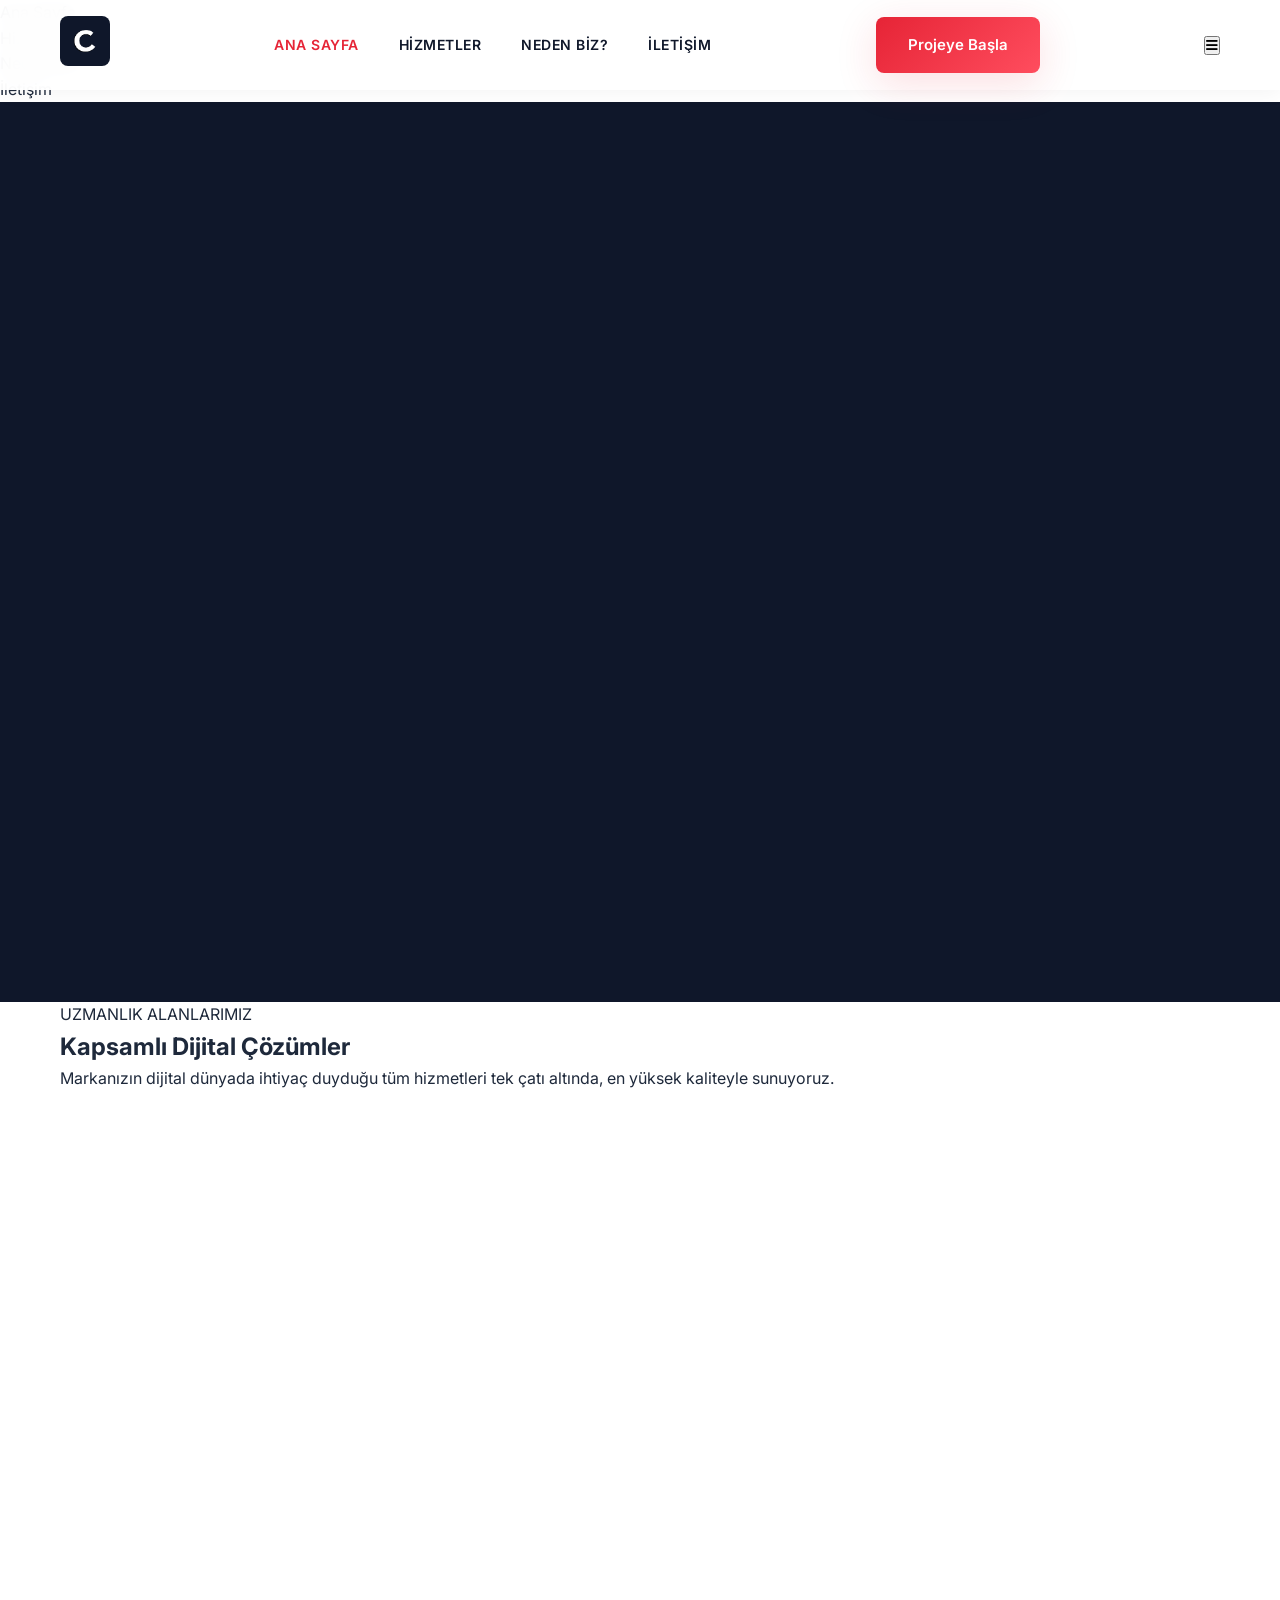
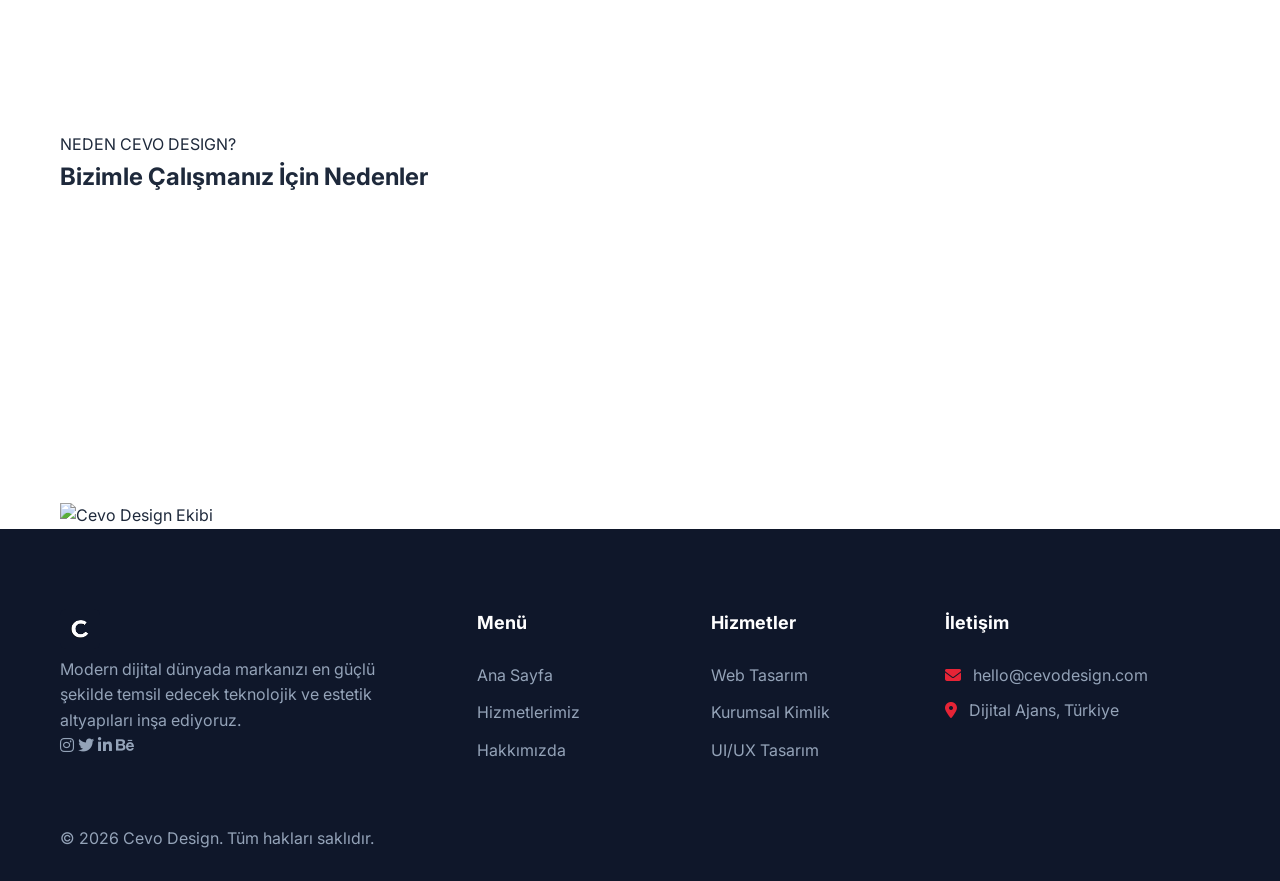
==== commit a19fa181: "index.html" ====
--- a/index.html
+++ b/index.html
@@ -4,13 +4,17 @@
     <meta charset="UTF-8">
     <meta name="viewport" content="width=device-width, initial-scale=1.0">
     <title>Cevo Design | Üst Düzey Dijital Ajans</title>
+    <!-- Google Fonts -->
     <link href="https://fonts.googleapis.com/css2?family=Inter:wght@300;400;500;600;700&family=Outfit:wght@600;700;800&display=swap" rel="stylesheet">
+    <!-- FontAwesome İkonları -->
     <link rel="stylesheet" href="https://cdnjs.cloudflare.com/ajax/libs/font-awesome/6.4.0/css/all.min.css">
     
+    <!-- Tasarım (CSS) dosyamızı dışarıdan çağırıyoruz -->
     <link rel="stylesheet" href="style.css">
 </head>
 <body>
 
+    <!-- Üst Menü -->
     <nav class="navbar">
         <div class="container">
             <a href="index.html" class="logo">
@@ -19,7 +23,8 @@
             <ul class="nav-links">
                 <li><a href="index.html" class="active">Ana Sayfa</a></li>
                 <li><a href="hizmetler.html">Hizmetler</a></li>
-                <li><a href="index.html#why-us">Neden Biz?</a></li>
+                <!-- Neden Biz kısmı ana sayfanın aşağısında olduğu için bu link sayfayı aşağı kaydırır -->
+                <li><a href="#why-us">Neden Biz?</a></li>
                 <li><a href="iletisim.html">İletişim</a></li>
             </ul>
             <a href="iletisim.html" class="btn-primary">Projeye Başla</a>
@@ -29,15 +34,17 @@
         </div>
     </nav>
 
+    <!-- Mobil Menü -->
     <div class="mobile-menu">
         <ul>
             <li><a href="index.html">Ana Sayfa</a></li>
             <li><a href="hizmetler.html">Hizmetler</a></li>
-            <li><a href="index.html#why-us">Neden Biz?</a></li>
+            <li><a href="#why-us">Neden Biz?</a></li>
             <li><a href="iletisim.html">İletişim</a></li>
         </ul>
     </div>
 
+    <!-- 1. BÖLÜM: Ana Karşılama (Hero) ve Sağdaki Görsel -->
     <section id="home" class="hero">
         <div class="container">
             <div class="hero-content">
@@ -65,8 +72,10 @@
                     </div>
                 </div>
             </div>
+            
             <div class="hero-image">
                 <div class="hero-image-wrapper">
+                    <!-- Profesyonel ajans ortamı görseli -->
                     <img src="https://images.unsplash.com/photo-1498050108023-c5249f4df085?w=800&h=700&fit=crop" alt="Cevo Design Studio">
                     <div class="floating-card card-1">
                         <i class="fas fa-award"></i>
@@ -81,6 +90,7 @@
         </div>
     </section>
 
+    <!-- 2. BÖLÜM: Hizmetlerin Önizlemesi ve Kartlar -->
     <section id="services" class="services-preview">
         <div class="container">
             <div class="section-header">
@@ -89,101 +99,96 @@
                 <p>Markanızın dijital dünyada ihtiyaç duyduğu tüm hizmetleri tek çatı altında, en yüksek kaliteyle sunuyoruz.</p>
             </div>
             <div class="services-grid">
-                <div class="service-card">
-                    <div class="service-icon">
-                        <i class="fas fa-laptop-code"></i>
-                    </div>
+                
+                <div class="service-card">
+                    <div class="service-icon"><i class="fas fa-laptop-code"></i></div>
                     <h3>Web Geliştirme</h3>
                     <p>Modern, hızlı ve SEO uyumlu kurumsal web siteleri ile dijital vitrininizi oluşturuyoruz.</p>
                     <a href="hizmetler.html" class="learn-more">Detaylı Bilgi <i class="fas fa-arrow-right"></i></a>
                 </div>
+                
                 <div class="service-card featured">
-                    <div class="service-icon">
-                        <i class="fas fa-palette"></i>
-                    </div>
+                    <div class="service-icon"><i class="fas fa-palette"></i></div>
                     <h3>Kurumsal Kimlik</h3>
                     <p>Logodan renk paletine kadar, şirketinizin vizyonunu yansıtacak minimalist ve güçlü tasarımlar.</p>
                     <a href="hizmetler.html" class="learn-more" style="color:var(--white)">Detaylı Bilgi <i class="fas fa-arrow-right"></i></a>
                 </div>
-                <div class="service-card">
-                    <div class="service-icon">
-                        <i class="fas fa-mobile-alt"></i>
-                    </div>
+                
+                <div class="service-card">
+                    <div class="service-icon"><i class="fas fa-mobile-alt"></i></div>
                     <h3>UI / UX Tasarım</h3>
                     <p>Kullanıcı deneyimini merkeze alan, her cihazda kusursuz çalışan modern arayüzler tasarlıyoruz.</p>
                     <a href="hizmetler.html" class="learn-more">Detaylı Bilgi <i class="fas fa-arrow-right"></i></a>
                 </div>
-                <div class="service-card">
-                    <div class="service-icon">
-                        <i class="fas fa-hashtag"></i>
-                    </div>
+                
+                <div class="service-card">
+                    <div class="service-icon"><i class="fas fa-hashtag"></i></div>
                     <h3>Sosyal Medya</h3>
                     <p>Akılda kalıcı içerikler ve stratejik yönetim ile markanızın dijital etkileşimini artırıyoruz.</p>
                     <a href="hizmetler.html" class="learn-more">Detaylı Bilgi <i class="fas fa-arrow-right"></i></a>
                 </div>
-                <div class="service-card">
-                    <div class="service-icon">
-                        <i class="fas fa-search-dollar"></i>
-                    </div>
+                
+                <div class="service-card">
+                    <div class="service-icon"><i class="fas fa-search-dollar"></i></div>
                     <h3>SEO & Pazarlama</h3>
                     <p>Arama motorlarında üst sıralara çıkarak doğru hedef kitleye ulaşmanızı sağlıyoruz.</p>
                     <a href="hizmetler.html" class="learn-more">Detaylı Bilgi <i class="fas fa-arrow-right"></i></a>
                 </div>
-                <div class="service-card">
-                    <div class="service-icon">
-                        <i class="fas fa-server"></i>
-                    </div>
+                
+                <div class="service-card">
+                    <div class="service-icon"><i class="fas fa-server"></i></div>
                     <h3>Sistem & Bakım</h3>
                     <p>Sunucu yönetimi, hız optimizasyonu ve aylık düzenli bakım hizmetleri sunuyoruz.</p>
                     <a href="hizmetler.html" class="learn-more">Detaylı Bilgi <i class="fas fa-arrow-right"></i></a>
                 </div>
+
             </div>
         </div>
     </section>
 
+    <!-- 3. BÖLÜM: Neden Biz? (Özellikler ve Fotoğraf) -->
     <section id="why-us" class="why-us">
         <div class="container">
             <div class="why-us-content">
                 <span class="section-badge">NEDEN CEVO DESIGN?</span>
                 <h2>Bizimle Çalışmanız İçin Nedenler</h2>
                 <div class="features-grid">
-                    <div class="feature">
-                        <div class="feature-icon">
-                            <i class="fas fa-code"></i>
-                        </div>
+                    
+                    <div class="feature">
+                        <div class="feature-icon"><i class="fas fa-code"></i></div>
                         <h4>Temiz Kod Yapısı</h4>
                         <p>Hızlı yüklenen, gereksiz kodlardan arındırılmış modern altyapı.</p>
                     </div>
-                    <div class="feature">
-                        <div class="feature-icon">
-                            <i class="fas fa-paint-brush"></i>
-                        </div>
+                    
+                    <div class="feature">
+                        <div class="feature-icon"><i class="fas fa-paint-brush"></i></div>
                         <h4>Özgün Tasarım</h4>
                         <p>Şablonlardan uzak, tamamen markanıza özel premium çizimler.</p>
                     </div>
-                    <div class="feature">
-                        <div class="feature-icon">
-                            <i class="fas fa-headset"></i>
-                        </div>
+                    
+                    <div class="feature">
+                        <div class="feature-icon"><i class="fas fa-headset"></i></div>
                         <h4>Sürekli Destek</h4>
                         <p>Proje teslimi sonrasında da yanınızda olan çözüm odaklı yaklaşım.</p>
                     </div>
-                    <div class="feature">
-                        <div class="feature-icon">
-                            <i class="fas fa-rocket"></i>
-                        </div>
+                    
+                    <div class="feature">
+                        <div class="feature-icon"><i class="fas fa-rocket"></i></div>
                         <h4>Hızlı Teslimat</h4>
                         <p>Kaliteden ödün vermeden belirlenen takvime sadık kalıyoruz.</p>
                     </div>
-                </div>
-            </div>
+
+                </div>
+            </div>
+            
             <div class="why-us-image">
                 <img src="https://images.unsplash.com/photo-1522071820081-009f0129c71c?w=600&h=800&fit=crop" alt="Cevo Design Ekibi">
             </div>
         </div>
     </section>
 
-    <footer class="footer">
+    <!-- 4. BÖLÜM: Alt Bilgi (Footer) -->
+    <footer id="contact" class="footer">
         <div class="container">
             <div class="footer-grid">
                 <div class="footer-brand">
@@ -201,7 +206,7 @@
                     <ul>
                         <li><a href="index.html">Ana Sayfa</a></li>
                         <li><a href="hizmetler.html">Hizmetlerimiz</a></li>
-                        <li><a href="iletisim.html">İletişim</a></li>
+                        <li><a href="#why-us">Hakkımızda</a></li>
                     </ul>
                 </div>
                 <div class="footer-links">
@@ -224,8 +229,9 @@
         </div>
     </footer>
 
+    <!-- ETKİLEŞİM VE ANİMASYON SCRİPTLERİ -->
     <script>
-        // Mobile Menu Toggle
+        // Mobil Menü Açma/Kapama İşlemi
         const mobileMenuBtn = document.querySelector('.mobile-menu-btn');
         const mobileMenu = document.querySelector('.mobile-menu');
 
@@ -237,6 +243,7 @@
                 icon.classList.toggle('fa-times');
             });
 
+            // Mobil menüdeki linklere tıklanınca menüyü kapat
             mobileMenu.querySelectorAll('a').forEach(link => {
                 link.addEventListener('click', () => {
                     mobileMenu.classList.remove('active');
@@ -246,7 +253,7 @@
             });
         }
 
-        // Navbar Scroll Effect
+        // Sayfa Aşağı Kaydırıldığında Üst Menünün Küçülmesi (Scroll Effect)
         const navbar = document.querySelector('.navbar');
         window.addEventListener('scroll', () => {
             if (window.scrollY > 50) {
@@ -256,7 +263,7 @@
             }
         });
 
-        // Ekranda Belirme Animasyonu (Scroll Animation)
+        // Öğelerin Ekrana Girince Belirmesi Animasyonu (Scroll Animation)
         const observerOptions = {
             threshold: 0.1,
             rootMargin: '0px 0px -50px 0px'
@@ -270,6 +277,7 @@
             });
         }, observerOptions);
 
+        // Animasyon uygulanacak sınıfları seçip gözlemciye ekliyoruz
         document.querySelectorAll('.service-card, .feature, .hero-content, .hero-image').forEach(el => {
             el.style.opacity = '0';
             el.style.transform = 'translateY(30px)';
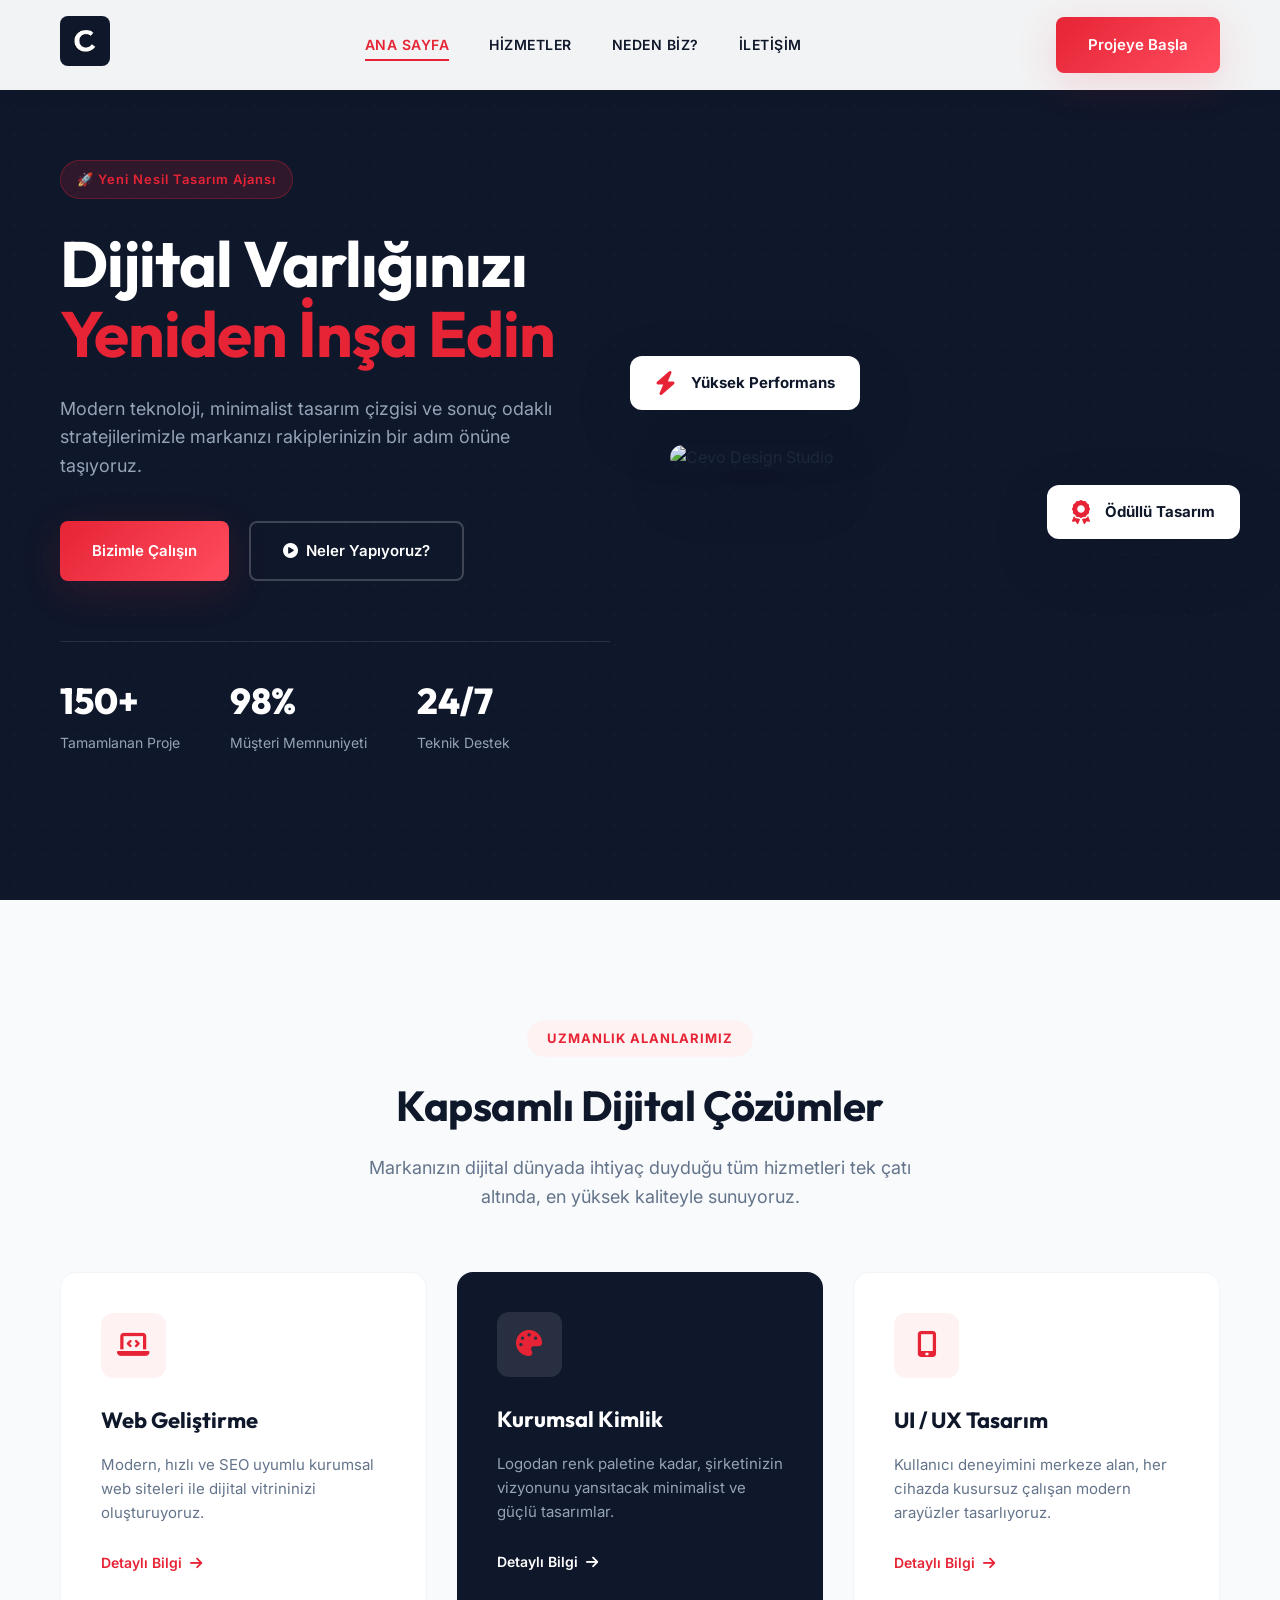
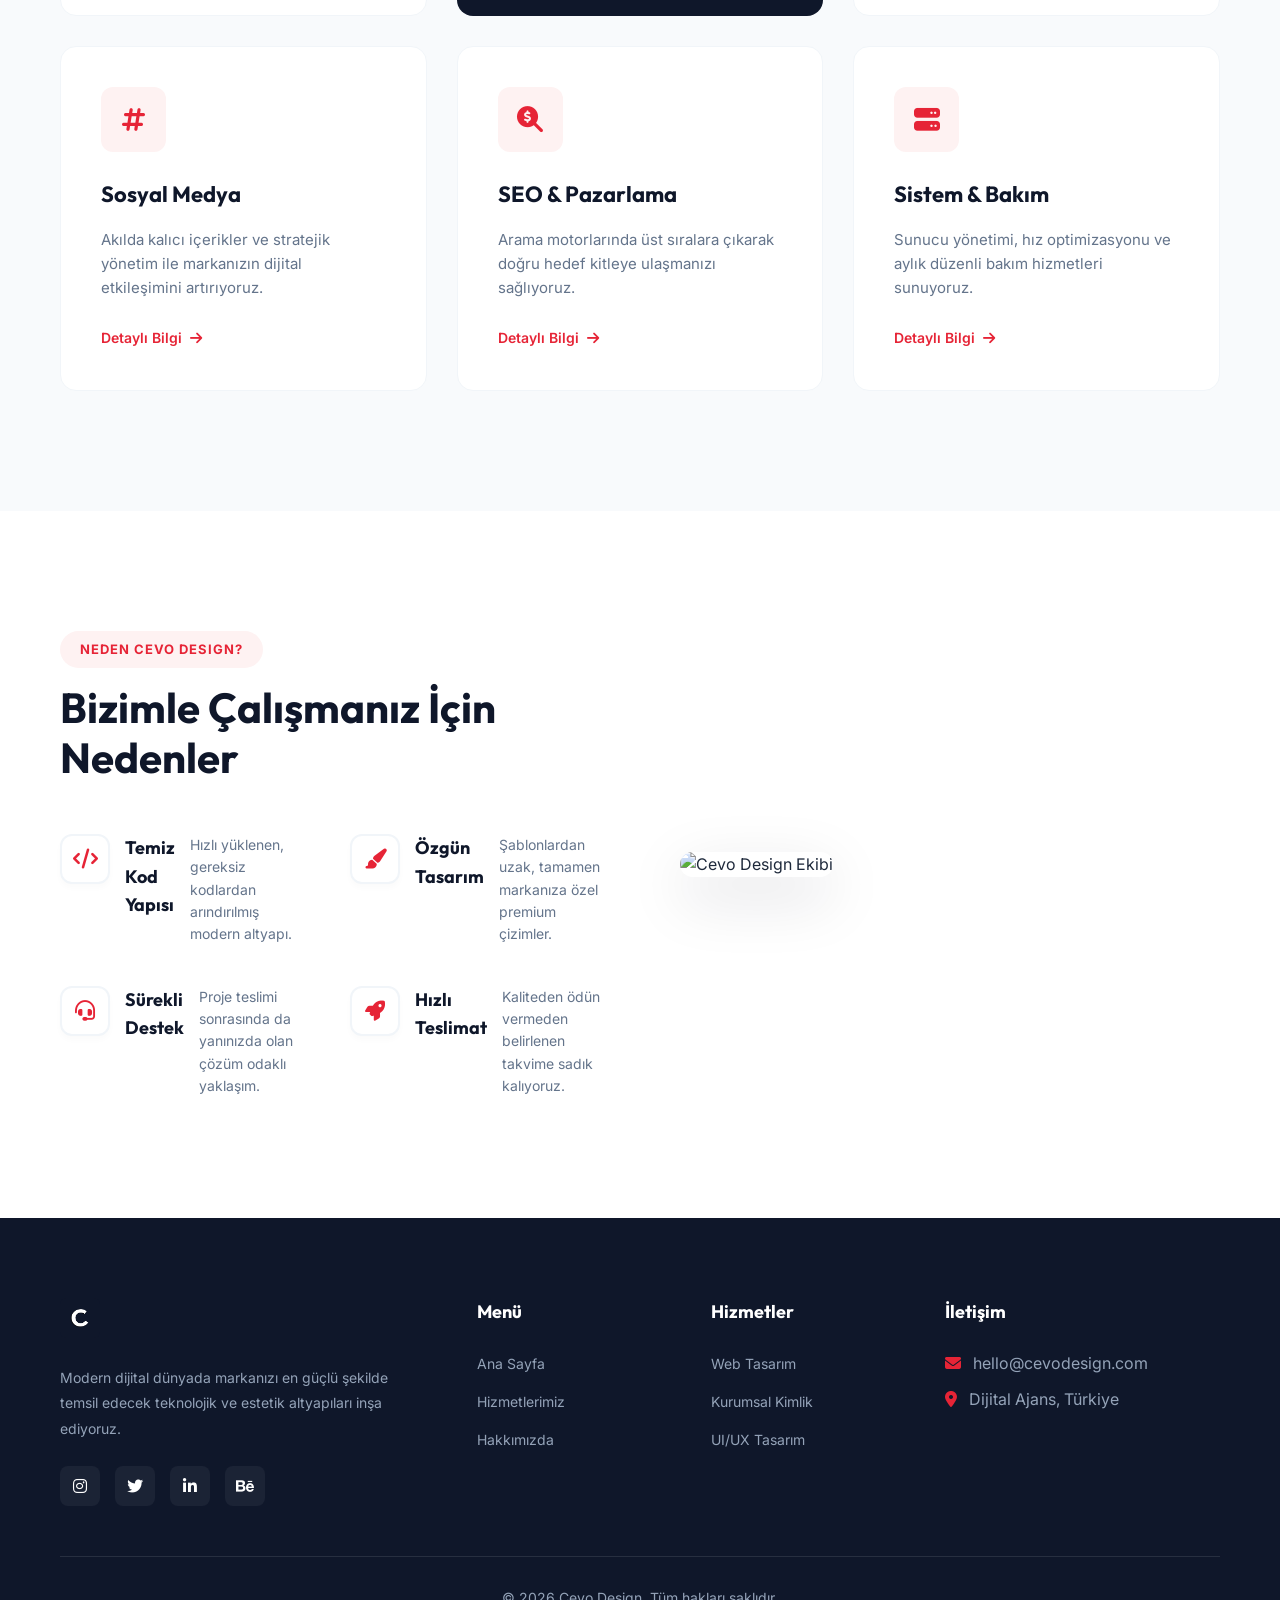
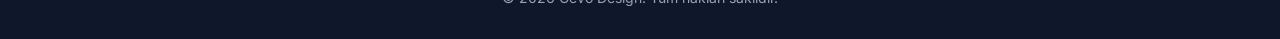
==== commit 59827139: "index.html" ====
--- a/index.html
+++ b/index.html
@@ -4,17 +4,660 @@
     <meta charset="UTF-8">
     <meta name="viewport" content="width=device-width, initial-scale=1.0">
     <title>Cevo Design | Üst Düzey Dijital Ajans</title>
-    <!-- Google Fonts -->
     <link href="https://fonts.googleapis.com/css2?family=Inter:wght@300;400;500;600;700&family=Outfit:wght@600;700;800&display=swap" rel="stylesheet">
-    <!-- FontAwesome İkonları -->
     <link rel="stylesheet" href="https://cdnjs.cloudflare.com/ajax/libs/font-awesome/6.4.0/css/all.min.css">
     
-    <!-- Tasarım (CSS) dosyamızı dışarıdan çağırıyoruz -->
-    <link rel="stylesheet" href="style.css">
+    <style>
+        /* ==================== RESET & BASE ==================== */
+        * {
+            margin: 0;
+            padding: 0;
+            box-sizing: border-box;
+        }
+
+        :root {
+            /* Cevo Design Kırmızı / Koyu Tema */
+            --primary: #e62436; 
+            --primary-dark: #c81c2b;
+            --primary-light: #fef2f2;
+            --secondary: #0f172a; /* Çok koyu lacivert/siyah */
+            --accent: #f59e0b;
+            --dark: #1e293b;
+            --gray: #64748b;
+            --light-gray: #f8fafc;
+            --white: #ffffff;
+            --gradient: linear-gradient(135deg, var(--primary) 0%, #ff4d5e 100%);
+            --shadow: 0 10px 40px rgba(230, 36, 54, 0.15);
+            --shadow-lg: 0 20px 60px rgba(15, 23, 42, 0.15);
+        }
+
+        html {
+            scroll-behavior: smooth;
+        }
+
+        body {
+            font-family: 'Inter', sans-serif;
+            color: var(--dark);
+            line-height: 1.6;
+            overflow-x: hidden;
+            background-color: var(--white);
+        }
+
+        a {
+            text-decoration: none;
+            color: inherit;
+        }
+
+        ul {
+            list-style: none;
+        }
+
+        img {
+            max-width: 100%;
+            height: auto;
+        }
+
+        .container {
+            max-width: 1200px;
+            margin: 0 auto;
+            padding: 0 20px;
+        }
+
+        /* ==================== BUTTONS ==================== */
+        .btn-primary {
+            display: inline-flex;
+            align-items: center;
+            gap: 8px;
+            padding: 16px 32px;
+            background: var(--gradient);
+            color: var(--white);
+            border-radius: 8px;
+            font-weight: 600;
+            font-size: 15px;
+            transition: all 0.3s ease;
+            border: none;
+            cursor: pointer;
+            box-shadow: var(--shadow);
+        }
+
+        .btn-primary:hover {
+            transform: translateY(-3px);
+            box-shadow: 0 15px 30px rgba(230, 36, 54, 0.3);
+        }
+
+        .btn-secondary {
+            display: inline-flex;
+            align-items: center;
+            gap: 8px;
+            padding: 16px 32px;
+            background: transparent;
+            color: var(--white);
+            border-radius: 8px;
+            font-weight: 600;
+            font-size: 15px;
+            transition: all 0.3s ease;
+            border: 2px solid rgba(255,255,255,0.2);
+        }
+
+        .btn-secondary:hover {
+            background: rgba(255,255,255,0.1);
+            border-color: var(--white);
+        }
+
+        /* ==================== NAVBAR ==================== */
+        .navbar {
+            position: fixed;
+            top: 0;
+            left: 0;
+            right: 0;
+            z-index: 1000;
+            background: rgba(255, 255, 255, 0.95);
+            backdrop-filter: blur(10px);
+            box-shadow: 0 2px 20px rgba(0,0,0,0.05);
+            transition: all 0.3s ease;
+        }
+
+        .navbar .container {
+            display: flex;
+            align-items: center;
+            justify-content: space-between;
+            height: 90px;
+            transition: height 0.3s ease;
+        }
+
+        .navbar.scrolled .container {
+            height: 70px;
+        }
+
+        /* Sadece İkonik Logo Tasarımı */
+        .logo-img {
+            height: 50px; /* Logonun boyutunu buradan ayarlayabilirsiniz */
+            width: auto;
+            background-color: var(--secondary);
+            padding: 5px;
+            border-radius: 8px;
+            transition: transform 0.3s ease;
+        }
+
+        .logo-img:hover {
+            transform: scale(1.05);
+        }
+
+        .nav-links {
+            display: flex;
+            align-items: center;
+            gap: 40px;
+        }
+
+        .nav-links a {
+            font-weight: 600;
+            font-size: 14px;
+            text-transform: uppercase;
+            letter-spacing: 0.5px;
+            color: var(--secondary);
+            position: relative;
+            transition: color 0.3s ease;
+        }
+
+        .nav-links a:hover,
+        .nav-links a.active {
+            color: var(--primary);
+        }
+
+        .nav-links a::after {
+            content: '';
+            position: absolute;
+            bottom: -8px;
+            left: 0;
+            width: 0;
+            height: 2px;
+            background: var(--primary);
+            transition: width 0.3s ease;
+        }
+
+        .nav-links a:hover::after,
+        .nav-links a.active::after {
+            width: 100%;
+        }
+
+        .mobile-menu-btn {
+            display: none;
+            background: none;
+            border: none;
+            font-size: 24px;
+            color: var(--secondary);
+            cursor: pointer;
+        }
+
+        .mobile-menu {
+            display: none;
+            position: fixed;
+            top: 70px;
+            left: 0;
+            right: 0;
+            background: var(--white);
+            padding: 20px;
+            box-shadow: 0 10px 30px rgba(0,0,0,0.1);
+            z-index: 999;
+        }
+
+        .mobile-menu.active {
+            display: block;
+        }
+
+        .mobile-menu ul {
+            display: flex;
+            flex-direction: column;
+            gap: 15px;
+        }
+
+        .mobile-menu a {
+            display: block;
+            padding: 12px 0;
+            font-weight: 600;
+            color: var(--secondary);
+            border-bottom: 1px solid var(--light-gray);
+        }
+
+        /* ==================== HERO SECTION ==================== */
+        .hero {
+            min-height: 100vh;
+            background: var(--secondary);
+            padding: 160px 0 80px;
+            position: relative;
+            overflow: hidden;
+        }
+
+        /* Teknoloji hissiyatı veren arkaplan deseni */
+        .hero::before {
+            content: '';
+            position: absolute;
+            top: 0; left: 0; right: 0; bottom: 0;
+            background-image: radial-gradient(rgba(255, 255, 255, 0.1) 1px, transparent 1px);
+            background-size: 30px 30px;
+            opacity: 0.2;
+        }
+
+        .hero .container {
+            display: grid;
+            grid-template-columns: 1fr 1fr;
+            gap: 60px;
+            align-items: center;
+            position: relative;
+            z-index: 2;
+        }
+
+        .badge {
+            display: inline-block;
+            padding: 8px 16px;
+            background: rgba(230, 36, 54, 0.15);
+            color: var(--primary);
+            border: 1px solid rgba(230, 36, 54, 0.3);
+            border-radius: 50px;
+            font-size: 13px;
+            font-weight: 600;
+            letter-spacing: 1px;
+            margin-bottom: 30px;
+        }
+
+        .hero-content h1 {
+            font-family: 'Outfit', sans-serif;
+            font-size: 64px;
+            line-height: 1.1;
+            color: var(--white);
+            margin-bottom: 25px;
+            letter-spacing: -1px;
+        }
+
+        .gradient-text {
+            color: var(--primary);
+        }
+
+        .hero-content p {
+            font-size: 18px;
+            color: #94a3b8;
+            margin-bottom: 40px;
+            max-width: 500px;
+        }
+
+        .hero-buttons {
+            display: flex;
+            gap: 20px;
+            margin-bottom: 60px;
+        }
+
+        .hero-stats {
+            display: flex;
+            gap: 50px;
+            border-top: 1px solid rgba(255,255,255,0.1);
+            padding-top: 30px;
+        }
+
+        .stat-number {
+            display: block;
+            font-size: 36px;
+            font-weight: 800;
+            color: var(--white);
+            font-family: 'Outfit', sans-serif;
+        }
+
+        .stat-label {
+            font-size: 14px;
+            color: #94a3b8;
+        }
+
+        .hero-image {
+            position: relative;
+        }
+
+        .hero-image img {
+            border-radius: 16px;
+            box-shadow: var(--shadow-lg);
+        }
+
+        .floating-card {
+            position: absolute;
+            background: var(--white);
+            padding: 15px 25px;
+            border-radius: 12px;
+            display: flex;
+            align-items: center;
+            gap: 15px;
+            box-shadow: var(--shadow-lg);
+            animation: float 4s ease-in-out infinite;
+        }
+
+        .floating-card i {
+            font-size: 24px;
+            color: var(--primary);
+        }
+
+        .floating-card span {
+            font-weight: 700;
+            font-size: 15px;
+            color: var(--secondary);
+        }
+
+        .card-1 {
+            top: 40px;
+            right: -20px;
+        }
+
+        .card-2 {
+            bottom: 60px;
+            left: -40px;
+            animation-delay: 2s;
+        }
+
+        @keyframes float {
+            0%, 100% { transform: translateY(0); }
+            50% { transform: translateY(-15px); }
+        }
+
+        /* ==================== SECTION STYLES ==================== */
+        .section-header {
+            text-align: center;
+            margin-bottom: 60px;
+        }
+
+        .section-badge {
+            display: inline-block;
+            padding: 8px 20px;
+            background: var(--primary-light);
+            color: var(--primary);
+            border-radius: 50px;
+            font-size: 13px;
+            font-weight: 700;
+            letter-spacing: 1px;
+            margin-bottom: 15px;
+        }
+
+        .section-header h2 {
+            font-family: 'Outfit', sans-serif;
+            font-size: 42px;
+            color: var(--secondary);
+            margin-bottom: 15px;
+            letter-spacing: -0.5px;
+        }
+
+        .section-header p {
+            font-size: 18px;
+            color: var(--gray);
+            max-width: 600px;
+            margin: 0 auto;
+        }
+
+        /* ==================== SERVICES ==================== */
+        .services-preview {
+            padding: 120px 0;
+            background: var(--light-gray);
+        }
+
+        .services-grid {
+            display: grid;
+            grid-template-columns: repeat(3, 1fr);
+            gap: 30px;
+        }
+
+        .service-card {
+            background: var(--white);
+            padding: 40px;
+            border-radius: 16px;
+            transition: all 0.4s ease;
+            position: relative;
+            overflow: hidden;
+            border: 1px solid #f1f5f9;
+        }
+
+        .service-card::before {
+            content: '';
+            position: absolute;
+            top: 0; left: 0;
+            width: 100%; height: 3px;
+            background: var(--gradient);
+            transform: scaleX(0);
+            transform-origin: left;
+            transition: transform 0.4s ease;
+        }
+
+        .service-card:hover {
+            transform: translateY(-10px);
+            box-shadow: 0 20px 40px rgba(0,0,0,0.06);
+        }
+
+        .service-card:hover::before {
+            transform: scaleX(1);
+        }
+
+        .service-card.featured {
+            background: var(--secondary);
+            color: var(--white);
+            border: none;
+        }
+
+        .service-card.featured h3 {
+            color: var(--white);
+        }
+
+        .service-card.featured p {
+            color: #94a3b8;
+        }
+
+        .service-icon {
+            width: 65px;
+            height: 65px;
+            background: var(--primary-light);
+            border-radius: 12px;
+            display: flex;
+            align-items: center;
+            justify-content: center;
+            margin-bottom: 25px;
+        }
+
+        .service-card.featured .service-icon {
+            background: rgba(255,255,255,0.1);
+        }
+
+        .service-icon i {
+            font-size: 26px;
+            color: var(--primary);
+        }
+
+        .service-card h3 {
+            font-family: 'Outfit', sans-serif;
+            font-size: 22px;
+            margin-bottom: 15px;
+            color: var(--secondary);
+        }
+
+        .service-card p {
+            font-size: 15px;
+            color: var(--gray);
+            margin-bottom: 25px;
+        }
+
+        .learn-more {
+            display: inline-flex;
+            align-items: center;
+            gap: 8px;
+            color: var(--primary);
+            font-weight: 600;
+            font-size: 14px;
+            transition: gap 0.3s ease;
+        }
+
+        .learn-more:hover {
+            gap: 12px;
+        }
+
+        /* ==================== WHY US ==================== */
+        .why-us {
+            padding: 120px 0;
+            background: var(--white);
+        }
+
+        .why-us .container {
+            display: grid;
+            grid-template-columns: 1fr 1fr;
+            gap: 80px;
+            align-items: center;
+        }
+
+        .why-us-content h2 {
+            font-family: 'Outfit', sans-serif;
+            font-size: 42px;
+            color: var(--secondary);
+            margin-bottom: 50px;
+            line-height: 1.2;
+        }
+
+        .features-grid {
+            display: grid;
+            grid-template-columns: repeat(2, 1fr);
+            gap: 40px;
+        }
+
+        .feature {
+            display: flex;
+            gap: 15px;
+        }
+
+        .feature-icon {
+            width: 50px;
+            height: 50px;
+            min-width: 50px;
+            background: var(--white);
+            border: 2px solid #f1f5f9;
+            border-radius: 12px;
+            display: flex;
+            align-items: center;
+            justify-content: center;
+            box-shadow: 0 4px 6px rgba(0,0,0,0.02);
+        }
+
+        .feature-icon i {
+            font-size: 20px;
+            color: var(--primary);
+        }
+
+        .feature h4 {
+            font-family: 'Outfit', sans-serif;
+            font-size: 18px;
+            color: var(--secondary);
+            margin-bottom: 5px;
+        }
+
+        .feature p {
+            font-size: 14px;
+            color: var(--gray);
+        }
+
+        .why-us-image img {
+            border-radius: 16px;
+            box-shadow: var(--shadow-lg);
+        }
+
+        /* ==================== FOOTER ==================== */
+        .footer {
+            background: var(--secondary);
+            padding: 80px 0 30px;
+            color: #94a3b8;
+        }
+
+        .footer-grid {
+            display: grid;
+            grid-template-columns: 2fr 1fr 1fr 1.5fr;
+            gap: 50px;
+            margin-bottom: 50px;
+        }
+
+        .footer-brand p {
+            font-size: 14px;
+            line-height: 1.8;
+            margin-bottom: 25px;
+            margin-top: 20px;
+        }
+
+        .social-links {
+            display: flex;
+            gap: 15px;
+        }
+
+        .social-links a {
+            width: 40px;
+            height: 40px;
+            background: rgba(255,255,255,0.05);
+            border-radius: 8px;
+            display: flex;
+            align-items: center;
+            justify-content: center;
+            transition: all 0.3s ease;
+            color: var(--white);
+        }
+
+        .social-links a:hover {
+            background: var(--primary);
+            transform: translateY(-3px);
+        }
+
+        .footer-links h4,
+        .footer-contact h4 {
+            color: var(--white);
+            font-family: 'Outfit', sans-serif;
+            font-size: 18px;
+            margin-bottom: 25px;
+        }
+
+        .footer-links ul li {
+            margin-bottom: 12px;
+        }
+
+        .footer-links a {
+            font-size: 14px;
+            transition: color 0.3s ease;
+        }
+
+        .footer-links a:hover {
+            color: var(--primary);
+        }
+
+        .footer-bottom {
+            border-top: 1px solid rgba(255,255,255,0.1);
+            padding-top: 30px;
+            text-align: center;
+            font-size: 14px;
+        }
+
+        /* ==================== ANIMATIONS ==================== */
+        .animate {
+            opacity: 1 !important;
+            transform: translateY(0) !important;
+        }
+
+        /* ==================== RESPONSIVE ==================== */
+        @media (max-width: 1024px) {
+            .hero .container,
+            .why-us .container {
+                grid-template-columns: 1fr;
+                gap: 50px;
+            }
+            .hero-image { display: none; }
+            .services-grid { grid-template-columns: repeat(2, 1fr); }
+            .footer-grid { grid-template-columns: repeat(2, 1fr); }
+        }
+
+        @media (max-width: 768px) {
+            .nav-links, .navbar .btn-primary { display: none; }
+            .mobile-menu-btn { display: block; }
+            .hero-content h1 { font-size: 42px; }
+            .services-grid, .features-grid { grid-template-columns: 1fr; }
+            .footer-grid { grid-template-columns: 1fr; gap: 40px; }
+            .hero-stats { flex-wrap: wrap; gap: 30px; }
+        }
+    </style>
 </head>
 <body>
 
-    <!-- Üst Menü -->
     <nav class="navbar">
         <div class="container">
             <a href="index.html" class="logo">
@@ -23,7 +666,6 @@
             <ul class="nav-links">
                 <li><a href="index.html" class="active">Ana Sayfa</a></li>
                 <li><a href="hizmetler.html">Hizmetler</a></li>
-                <!-- Neden Biz kısmı ana sayfanın aşağısında olduğu için bu link sayfayı aşağı kaydırır -->
                 <li><a href="#why-us">Neden Biz?</a></li>
                 <li><a href="iletisim.html">İletişim</a></li>
             </ul>
@@ -34,7 +676,6 @@
         </div>
     </nav>
 
-    <!-- Mobil Menü -->
     <div class="mobile-menu">
         <ul>
             <li><a href="index.html">Ana Sayfa</a></li>
@@ -44,7 +685,6 @@
         </ul>
     </div>
 
-    <!-- 1. BÖLÜM: Ana Karşılama (Hero) ve Sağdaki Görsel -->
     <section id="home" class="hero">
         <div class="container">
             <div class="hero-content">
@@ -72,10 +712,8 @@
                     </div>
                 </div>
             </div>
-            
             <div class="hero-image">
                 <div class="hero-image-wrapper">
-                    <!-- Profesyonel ajans ortamı görseli -->
                     <img src="https://images.unsplash.com/photo-1498050108023-c5249f4df085?w=800&h=700&fit=crop" alt="Cevo Design Studio">
                     <div class="floating-card card-1">
                         <i class="fas fa-award"></i>
@@ -90,7 +728,6 @@
         </div>
     </section>
 
-    <!-- 2. BÖLÜM: Hizmetlerin Önizlemesi ve Kartlar -->
     <section id="services" class="services-preview">
         <div class="container">
             <div class="section-header">
@@ -99,95 +736,100 @@
                 <p>Markanızın dijital dünyada ihtiyaç duyduğu tüm hizmetleri tek çatı altında, en yüksek kaliteyle sunuyoruz.</p>
             </div>
             <div class="services-grid">
-                
                 <div class="service-card">
-                    <div class="service-icon"><i class="fas fa-laptop-code"></i></div>
+                    <div class="service-icon">
+                        <i class="fas fa-laptop-code"></i>
+                    </div>
                     <h3>Web Geliştirme</h3>
                     <p>Modern, hızlı ve SEO uyumlu kurumsal web siteleri ile dijital vitrininizi oluşturuyoruz.</p>
                     <a href="hizmetler.html" class="learn-more">Detaylı Bilgi <i class="fas fa-arrow-right"></i></a>
                 </div>
-                
                 <div class="service-card featured">
-                    <div class="service-icon"><i class="fas fa-palette"></i></div>
+                    <div class="service-icon">
+                        <i class="fas fa-palette"></i>
+                    </div>
                     <h3>Kurumsal Kimlik</h3>
                     <p>Logodan renk paletine kadar, şirketinizin vizyonunu yansıtacak minimalist ve güçlü tasarımlar.</p>
                     <a href="hizmetler.html" class="learn-more" style="color:var(--white)">Detaylı Bilgi <i class="fas fa-arrow-right"></i></a>
                 </div>
-                
                 <div class="service-card">
-                    <div class="service-icon"><i class="fas fa-mobile-alt"></i></div>
+                    <div class="service-icon">
+                        <i class="fas fa-mobile-alt"></i>
+                    </div>
                     <h3>UI / UX Tasarım</h3>
                     <p>Kullanıcı deneyimini merkeze alan, her cihazda kusursuz çalışan modern arayüzler tasarlıyoruz.</p>
                     <a href="hizmetler.html" class="learn-more">Detaylı Bilgi <i class="fas fa-arrow-right"></i></a>
                 </div>
-                
                 <div class="service-card">
-                    <div class="service-icon"><i class="fas fa-hashtag"></i></div>
+                    <div class="service-icon">
+                        <i class="fas fa-hashtag"></i>
+                    </div>
                     <h3>Sosyal Medya</h3>
                     <p>Akılda kalıcı içerikler ve stratejik yönetim ile markanızın dijital etkileşimini artırıyoruz.</p>
                     <a href="hizmetler.html" class="learn-more">Detaylı Bilgi <i class="fas fa-arrow-right"></i></a>
                 </div>
-                
                 <div class="service-card">
-                    <div class="service-icon"><i class="fas fa-search-dollar"></i></div>
+                    <div class="service-icon">
+                        <i class="fas fa-search-dollar"></i>
+                    </div>
                     <h3>SEO & Pazarlama</h3>
                     <p>Arama motorlarında üst sıralara çıkarak doğru hedef kitleye ulaşmanızı sağlıyoruz.</p>
                     <a href="hizmetler.html" class="learn-more">Detaylı Bilgi <i class="fas fa-arrow-right"></i></a>
                 </div>
-                
                 <div class="service-card">
-                    <div class="service-icon"><i class="fas fa-server"></i></div>
+                    <div class="service-icon">
+                        <i class="fas fa-server"></i>
+                    </div>
                     <h3>Sistem & Bakım</h3>
                     <p>Sunucu yönetimi, hız optimizasyonu ve aylık düzenli bakım hizmetleri sunuyoruz.</p>
                     <a href="hizmetler.html" class="learn-more">Detaylı Bilgi <i class="fas fa-arrow-right"></i></a>
                 </div>
-
             </div>
         </div>
     </section>
 
-    <!-- 3. BÖLÜM: Neden Biz? (Özellikler ve Fotoğraf) -->
     <section id="why-us" class="why-us">
         <div class="container">
             <div class="why-us-content">
                 <span class="section-badge">NEDEN CEVO DESIGN?</span>
                 <h2>Bizimle Çalışmanız İçin Nedenler</h2>
                 <div class="features-grid">
-                    
                     <div class="feature">
-                        <div class="feature-icon"><i class="fas fa-code"></i></div>
+                        <div class="feature-icon">
+                            <i class="fas fa-code"></i>
+                        </div>
                         <h4>Temiz Kod Yapısı</h4>
                         <p>Hızlı yüklenen, gereksiz kodlardan arındırılmış modern altyapı.</p>
                     </div>
-                    
                     <div class="feature">
-                        <div class="feature-icon"><i class="fas fa-paint-brush"></i></div>
+                        <div class="feature-icon">
+                            <i class="fas fa-paint-brush"></i>
+                        </div>
                         <h4>Özgün Tasarım</h4>
                         <p>Şablonlardan uzak, tamamen markanıza özel premium çizimler.</p>
                     </div>
-                    
                     <div class="feature">
-                        <div class="feature-icon"><i class="fas fa-headset"></i></div>
+                        <div class="feature-icon">
+                            <i class="fas fa-headset"></i>
+                        </div>
                         <h4>Sürekli Destek</h4>
                         <p>Proje teslimi sonrasında da yanınızda olan çözüm odaklı yaklaşım.</p>
                     </div>
-                    
                     <div class="feature">
-                        <div class="feature-icon"><i class="fas fa-rocket"></i></div>
+                        <div class="feature-icon">
+                            <i class="fas fa-rocket"></i>
+                        </div>
                         <h4>Hızlı Teslimat</h4>
                         <p>Kaliteden ödün vermeden belirlenen takvime sadık kalıyoruz.</p>
                     </div>
-
                 </div>
             </div>
-            
             <div class="why-us-image">
                 <img src="https://images.unsplash.com/photo-1522071820081-009f0129c71c?w=600&h=800&fit=crop" alt="Cevo Design Ekibi">
             </div>
         </div>
     </section>
 
-    <!-- 4. BÖLÜM: Alt Bilgi (Footer) -->
     <footer id="contact" class="footer">
         <div class="container">
             <div class="footer-grid">
@@ -229,9 +871,8 @@
         </div>
     </footer>
 
-    <!-- ETKİLEŞİM VE ANİMASYON SCRİPTLERİ -->
     <script>
-        // Mobil Menü Açma/Kapama İşlemi
+        // 1. Mobile Menu Toggle
         const mobileMenuBtn = document.querySelector('.mobile-menu-btn');
         const mobileMenu = document.querySelector('.mobile-menu');
 
@@ -243,7 +884,7 @@
                 icon.classList.toggle('fa-times');
             });
 
-            // Mobil menüdeki linklere tıklanınca menüyü kapat
+            // Linke tıklayınca menüyü kapat
             mobileMenu.querySelectorAll('a').forEach(link => {
                 link.addEventListener('click', () => {
                     mobileMenu.classList.remove('active');
@@ -253,7 +894,7 @@
             });
         }
 
-        // Sayfa Aşağı Kaydırıldığında Üst Menünün Küçülmesi (Scroll Effect)
+        // 2. Navbar Scroll Effect (Küçülme ve Gölgelenme)
         const navbar = document.querySelector('.navbar');
         window.addEventListener('scroll', () => {
             if (window.scrollY > 50) {
@@ -263,7 +904,7 @@
             }
         });
 
-        // Öğelerin Ekrana Girince Belirmesi Animasyonu (Scroll Animation)
+        // 3. Ekranda Belirme Animasyonu (Scroll Animation)
         const observerOptions = {
             threshold: 0.1,
             rootMargin: '0px 0px -50px 0px'
@@ -277,7 +918,7 @@
             });
         }, observerOptions);
 
-        // Animasyon uygulanacak sınıfları seçip gözlemciye ekliyoruz
+        // Animasyon eklenecek öğeleri seç
         document.querySelectorAll('.service-card, .feature, .hero-content, .hero-image').forEach(el => {
             el.style.opacity = '0';
             el.style.transform = 'translateY(30px)';
